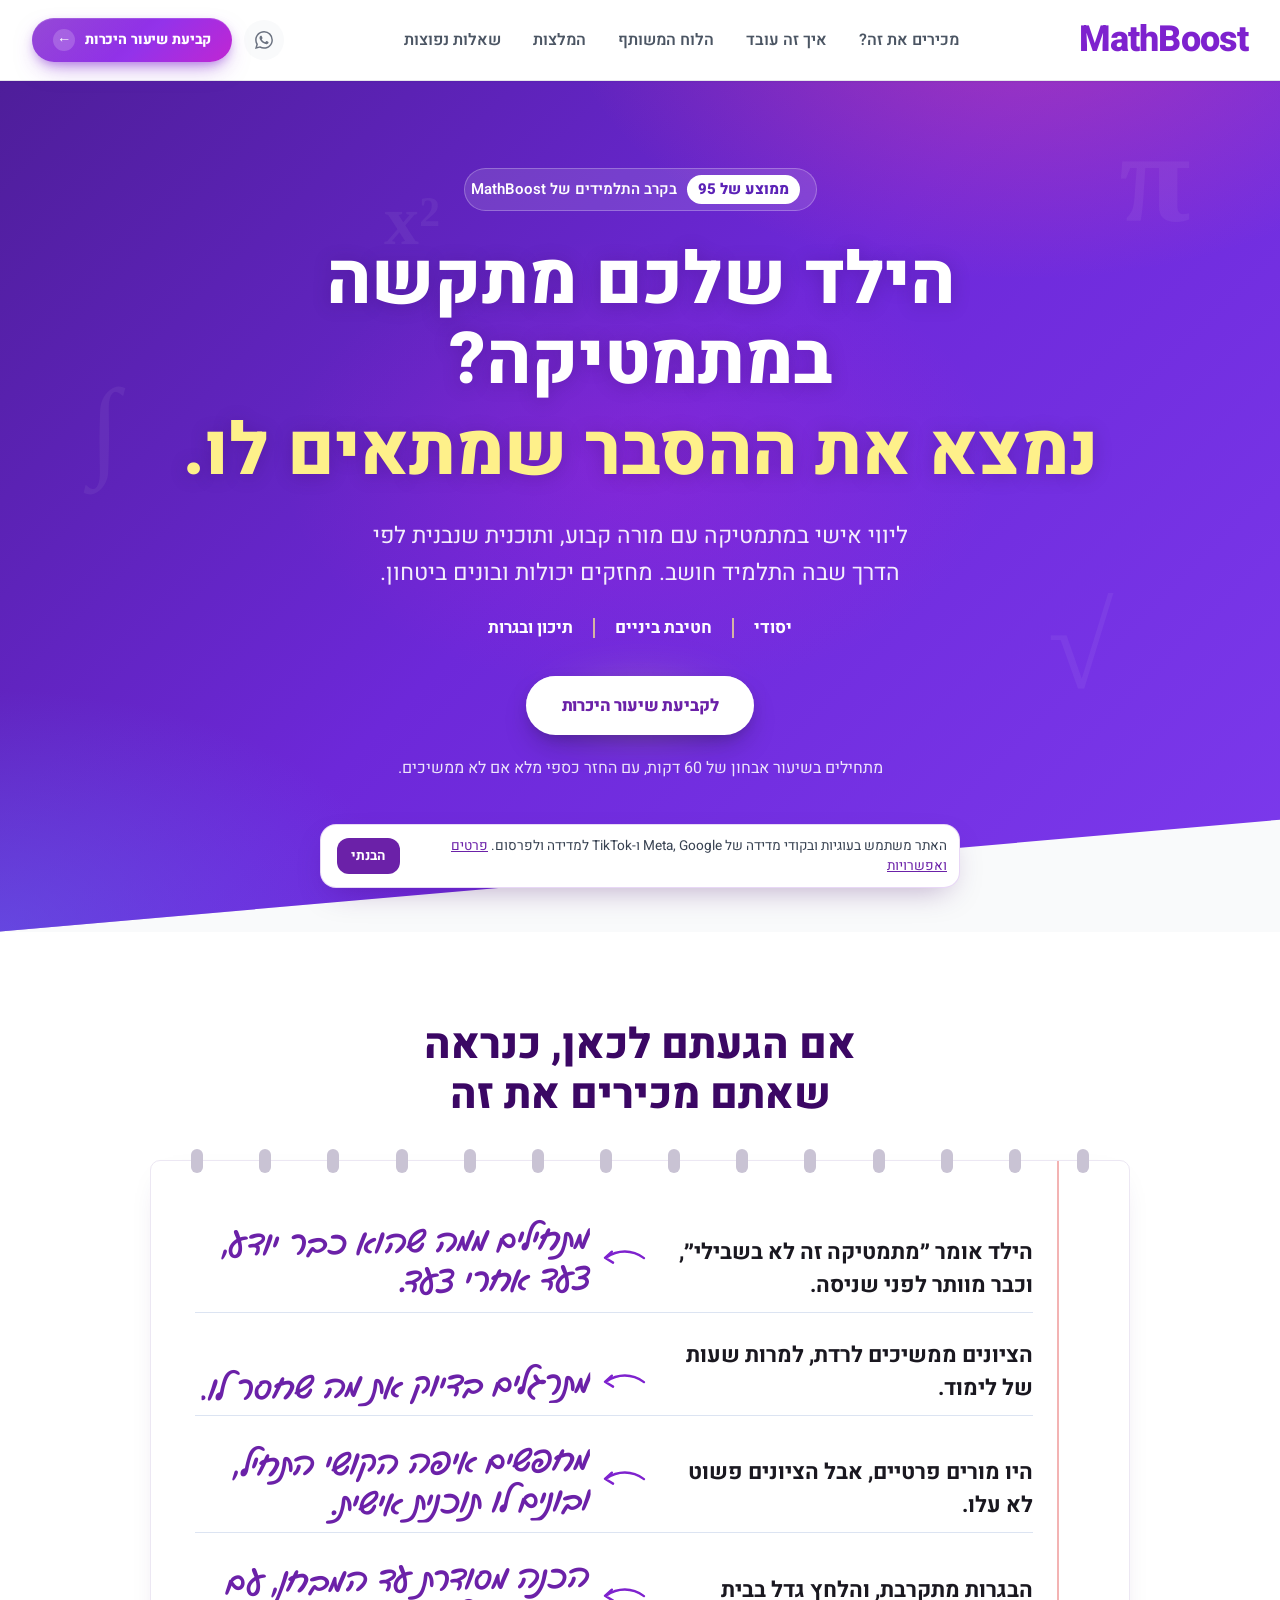
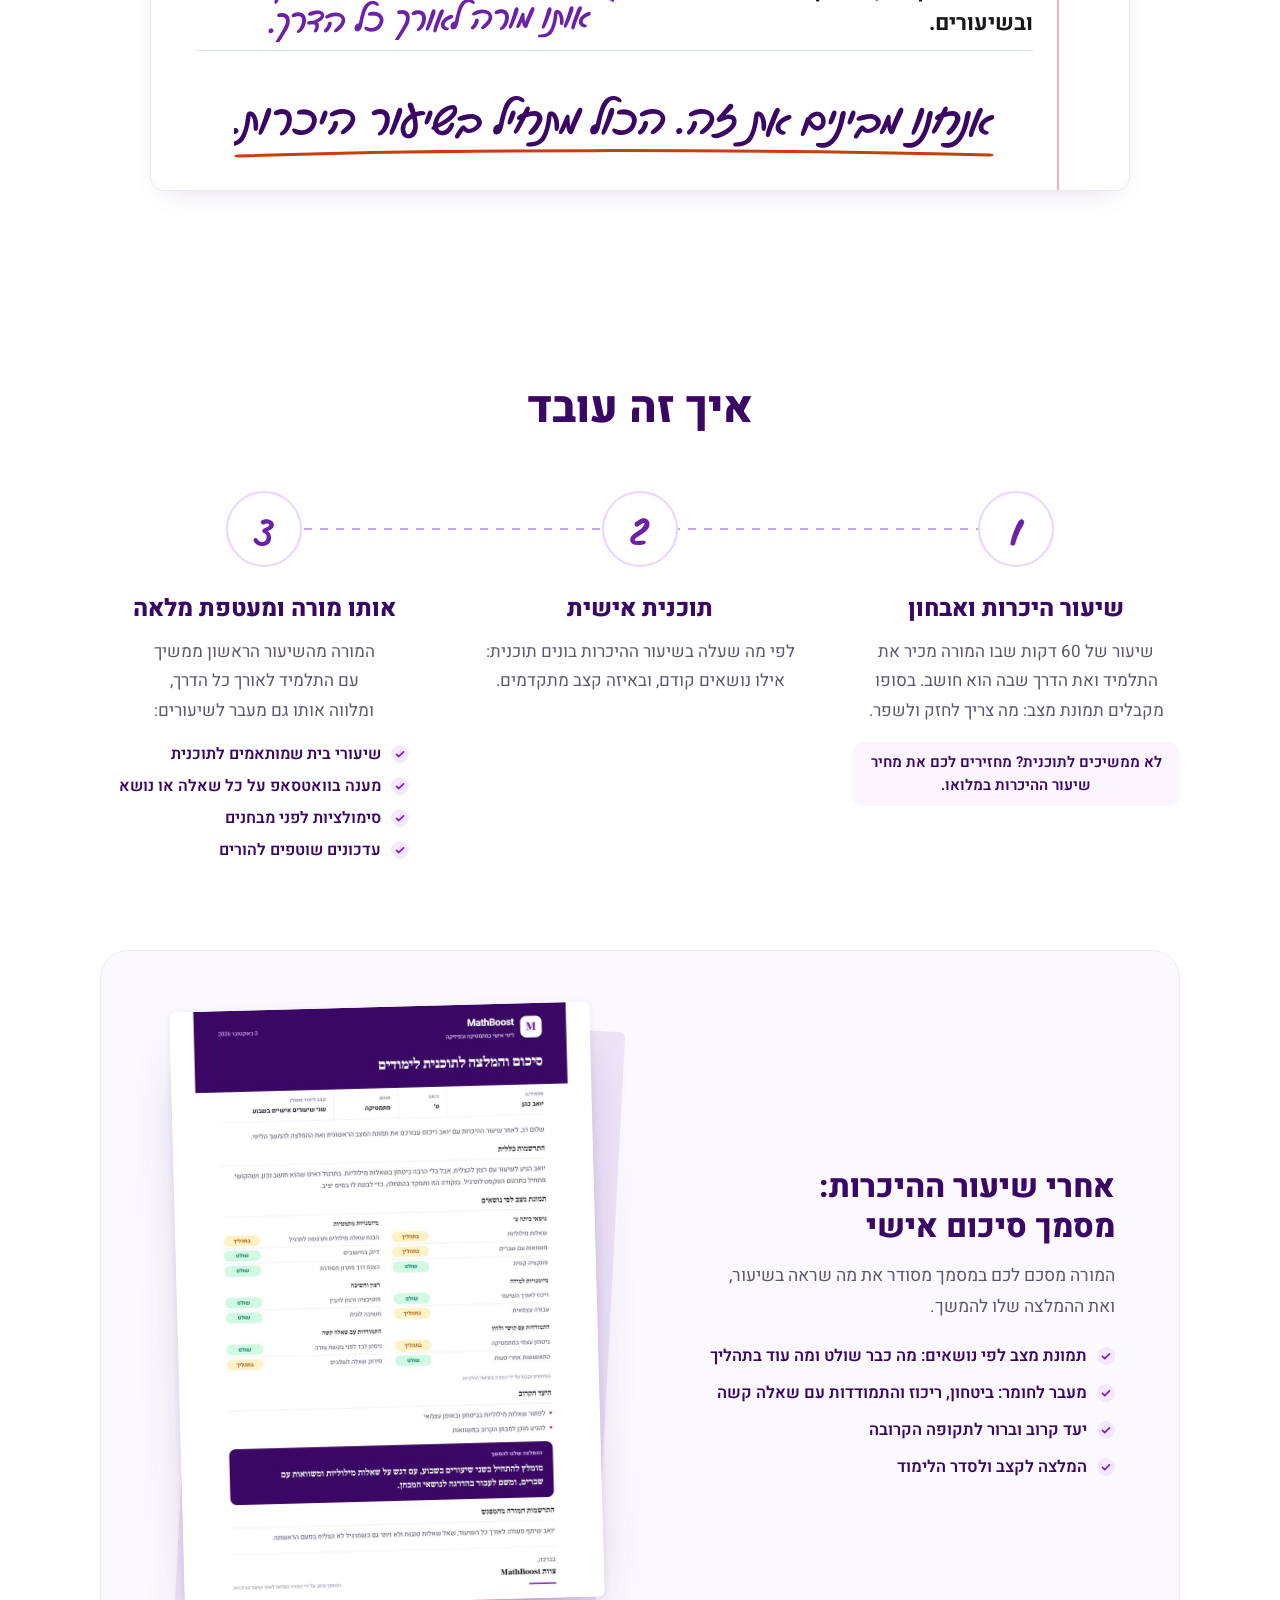
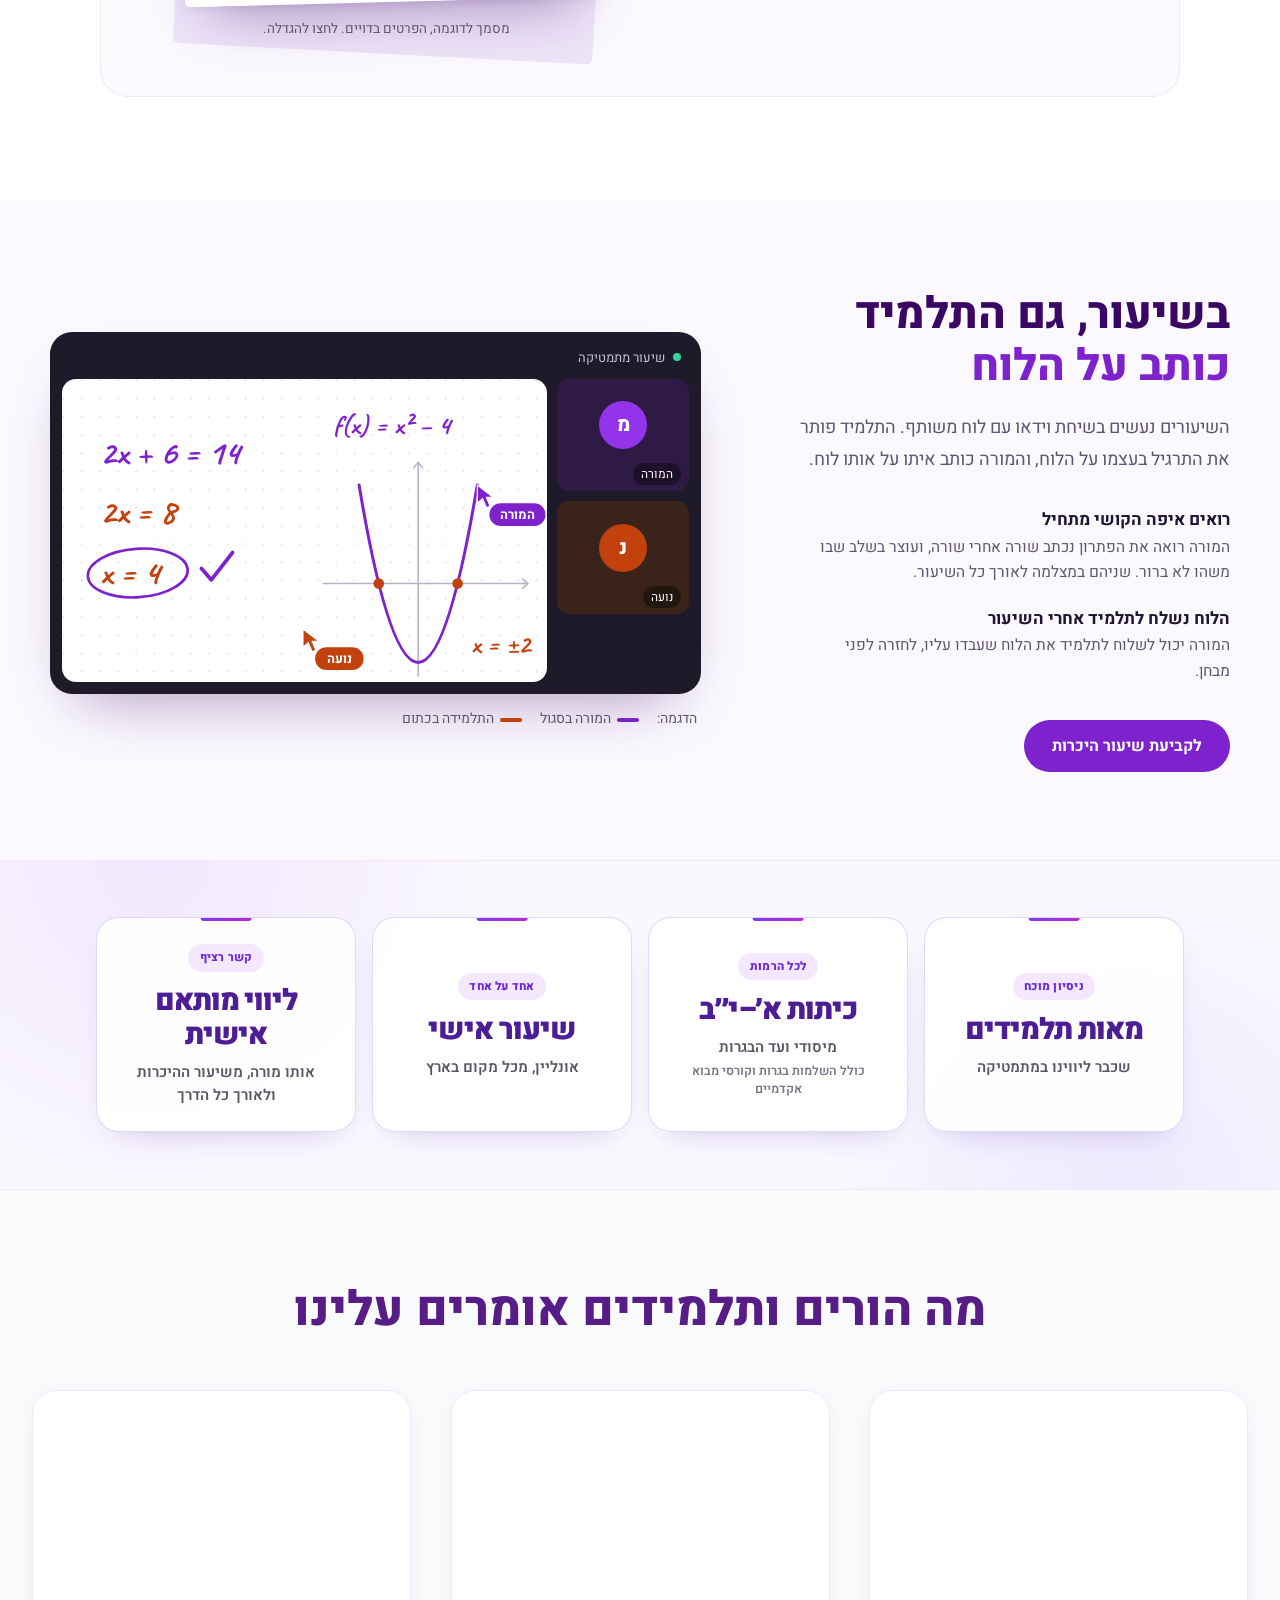
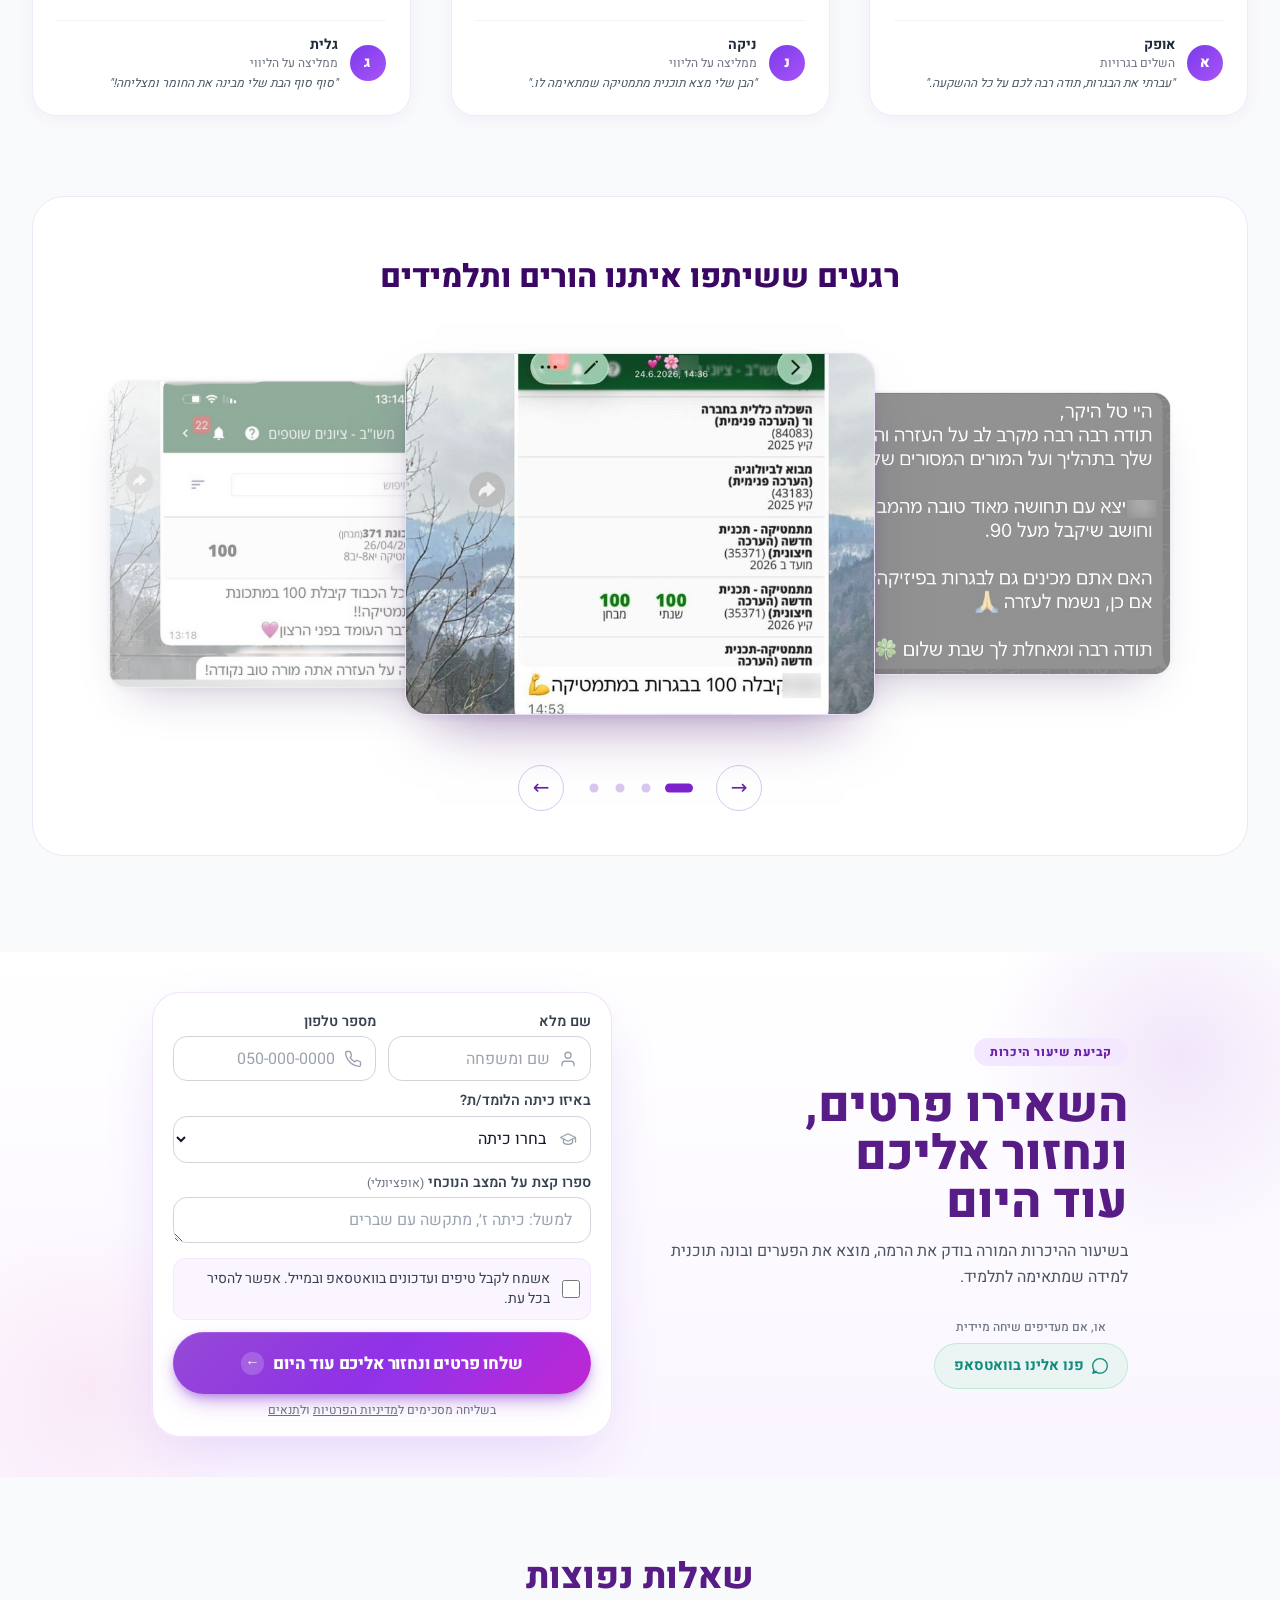
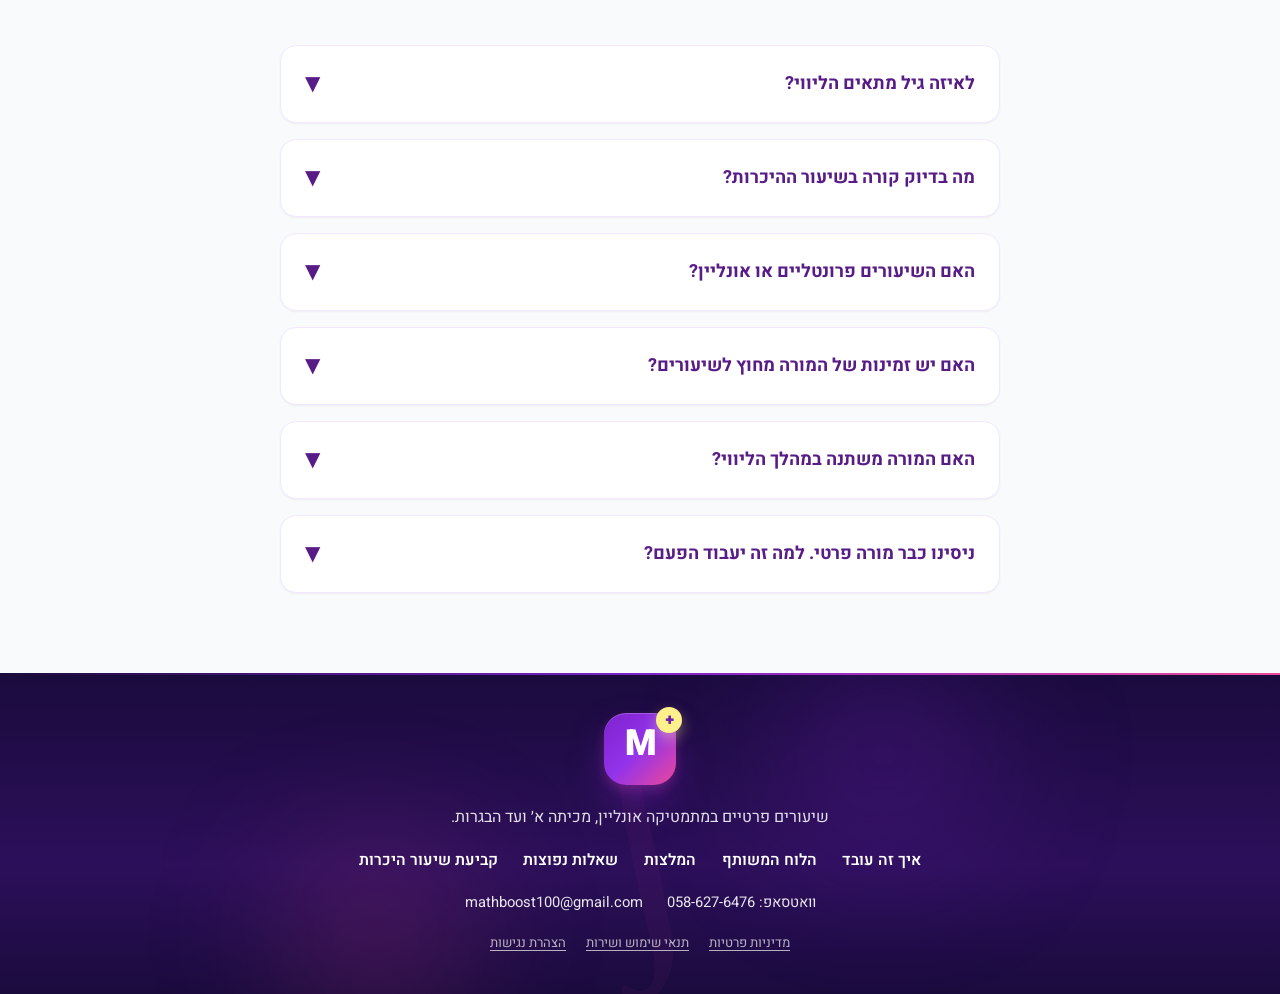
==== index.html @ fd08e926 "copy(home faq): plainer answers on ages and on the intro lesson "כולל השלמת בגרויות וקורסי מתמטיקה ל" ====
<!DOCTYPE html>
<html lang="he" dir="rtl">
<head>


<!-- TikTok Pixel Code Start -->
<script>
!function (w, d, t) {
  w.TiktokAnalyticsObject=t;var ttq=w[t]=w[t]||[];ttq.methods=["page","track","identify","instances","debug","on","off","once","ready","alias","group","enableCookie","disableCookie","holdConsent","revokeConsent","grantConsent"],ttq.setAndDefer=function(t,e){t[e]=function(){t.push([e].concat(Array.prototype.slice.call(arguments,0)))}};for(var i=0;i<ttq.methods.length;i++)ttq.setAndDefer(ttq,ttq.methods[i]);ttq.instance=function(t){for(
var e=ttq._i[t]||[],n=0;n<ttq.methods.length;n++)ttq.setAndDefer(e,ttq.methods[n]);return e},ttq.load=function(e,n){var r="https://analytics.tiktok.com/i18n/pixel/events.js",o=n&&n.partner;ttq._i=ttq._i||{},ttq._i[e]=[],ttq._i[e]._u=r,ttq._t=ttq._t||{},ttq._t[e]=+new Date,ttq._o=ttq._o||{},ttq._o[e]=n||{};n=document.createElement("script")
;n.type="text/javascript",n.async=!0,n.src=r+"?sdkid="+e+"&lib="+t;e=document.getElementsByTagName("script")[0];e.parentNode.insertBefore(n,e)};


  ttq.load('D772LR3C77UEO8VFGKT0');
  ttq.page();
}(window, document, 'ttq');
</script>
<!-- TikTok Pixel Code End -->





<!-- Google tag (gtag.js) -->
<script async src="https://www.googletagmanager.com/gtag/js?id=AW-17941073605"></script>
<script>
  window.dataLayer = window.dataLayer || [];
  function gtag(){dataLayer.push(arguments);}
  gtag('js', new Date());
  gtag('config', 'AW-17941073605');
</script>

<script>
gtag('event', 'conversion', {'send_to': 'AW-17941073605/5HZmCO2v6fUbEMWd_OpC'});
</script>

<script>
function gtag_report_conversion(url) {
  var callback = function () {
    if (typeof(url) != 'undefined') { window.location = url; }
  };
  gtag('event', 'conversion', {
      'send_to': 'AW-17941073605/oopDCMv86fUbEMWd_OpC',
      'value': 1.0,
      'currency': 'ILS',
      'event_callback': callback
  });
  return false;
}
</script>

<script async src="https://www.googletagmanager.com/gtag/js?id=AW-17949331011"></script>
<script>
  window.dataLayer = window.dataLayer || [];
  function gtag(){dataLayer.push(arguments);}
  gtag('js', new Date());
  gtag('config', 'AW-17949331011');
</script>

<!-- Meta Pixel Code -->
<script>
!function(f,b,e,v,n,t,s)
{if(f.fbq)return;n=f.fbq=function(){n.callMethod?
n.callMethod.apply(n,arguments):n.queue.push(arguments)};
if(!f._fbq)f._fbq=n;n.push=n;n.loaded=!0;n.version='2.0';
n.queue=[];t=b.createElement(e);t.async=!0;
t.src=v;s=b.getElementsByTagName(e)[0];
s.parentNode.insertBefore(t,s)}(window, document,'script',
'https://connect.facebook.net/en_US/fbevents.js');
fbq('init', '1651905856154869');
fbq('track', 'PageView');
// After the contact form, the CRM redirects back with ?submitted=1&eid=<id>.
// Fire the browser Lead with the SAME id the server sent via the Conversions
// API, so Meta merges the two into one lead (once per submission).
(function () {
  try {
    var p = new URLSearchParams(location.search), eid = p.get('eid');
    if (p.get('submitted') !== '1' || !eid || sessionStorage.getItem('mb_lead_' + eid)) return;
    sessionStorage.setItem('mb_lead_' + eid, '1');
    fbq('track', 'Lead', {}, { eventID: eid });
  } catch (e) {}
})();
</script>
<noscript><img height="1" width="1" style="display:none"
src="https://www.facebook.com/tr?id=1651905856154869&ev=PageView&noscript=1"
/></noscript>
<!-- End Meta Pixel Code -->

    <meta charset="UTF-8">
    <meta name="viewport" content="width=device-width, initial-scale=1.0">
    <title>שיעורים פרטיים במתמטיקה אונליין | MathBoost</title>
    <meta name="description" content="שיעורים פרטיים במתמטיקה אונליין מכיתה א׳ ועד הבגרות. שיעור היכרות, תוכנית אישית וליווי רציף עם אותו מורה לאורך כל הדרך.">
    <meta name="robots" content="index,follow,max-image-preview:large,max-snippet:-1,max-video-preview:-1">
    <link rel="canonical" href="https://www.mathboost.co.il/">

    <!-- Favicon (Google Search + browser tabs) -->
    <link rel="icon" type="image/png" sizes="192x192" href="/favicon-192.png">
    <link rel="icon" type="image/png" sizes="512x512" href="/favicon-512.png">
    <link rel="icon" type="image/png" sizes="48x48"   href="/favicon-48.png">
    <link rel="icon" type="image/svg+xml" href="/favicon.svg">
    <link rel="apple-touch-icon" sizes="180x180" href="/apple-touch-icon.png">
    <link rel="shortcut icon" href="/favicon.ico">
    <meta name="theme-color" content="#7E22CE">

    <!-- Open Graph / WhatsApp -->
    <meta property="og:type" content="website">
    <meta property="og:url" content="https://www.mathboost.co.il/">
    <meta property="og:site_name" content="MathBoost">
    <meta property="og:title" content="שיעורים פרטיים במתמטיקה אונליין | MathBoost">
    <meta property="og:description" content="ליווי אישי במתמטיקה מכיתה א׳ ועד הבגרות, עם תוכנית מותאמת ואותו מורה לאורך כל הדרך.">
    <meta property="og:image" content="https://www.mathboost.co.il/favicon-512.png">
    <meta property="og:locale" content="he_IL">
    <meta name="twitter:card" content="summary">

    <!-- JSON-LD Schema -->
    <script type="application/ld+json">
    {
      "@context": "https://schema.org",
      "@type": "WebSite",
      "@id": "https://www.mathboost.co.il/#website",
      "name": "MathBoost",
      "alternateName": "MathBoost מתמטיקה",
      "url": "https://www.mathboost.co.il/",
      "inLanguage": "he",
      "publisher": {
        "@id": "https://www.mathboost.co.il/#organization"
      }
    }
    </script>
    <script type="application/ld+json">
    {
      "@context": "https://schema.org",
      "@type": "EducationalOrganization",
      "@id": "https://www.mathboost.co.il/#organization",
      "name": "MathBoost",
      "alternateName": "MathBoost מתמטיקה",
      "url": "https://www.mathboost.co.il/",
      "logo": "https://www.mathboost.co.il/favicon-512.png",
      "description": "שיעורים פרטיים במתמטיקה, אחד על אחד ואונליין בלבד, מכיתה א׳ ועד הבגרות, כולל השלמת בגרויות וקורסי מבוא. מתחילים בשיעור היכרות ואבחון, עם מורה קבוע ותוכנית אישית.",
      "email": "mathboost100@gmail.com",
      "telephone": "+972-58-627-6476",
      "address": {
        "@type": "PostalAddress",
        "addressCountry": "IL"
      },
      "areaServed": {
        "@type": "Country",
        "name": "Israel"
      },
      "knowsAbout": [
        "מתמטיקה",
        "הכנה לבגרות במתמטיקה",
        "מתמטיקה 5 יחידות",
        "השלמת בגרויות",
        "שיעורים פרטיים אונליין"
      ],
      "contactPoint": {
        "@type": "ContactPoint",
        "telephone": "+972-58-627-6476",
        "email": "mathboost100@gmail.com",
        "contactType": "customer service",
        "availableLanguage": "Hebrew",
        "areaServed": "IL"
      }
    }
    </script>
    <script type="application/ld+json">
    {
      "@context": "https://schema.org",
      "@type": "Service",
      "@id": "https://www.mathboost.co.il/#service",
      "name": "שיעורים פרטיים במתמטיקה אונליין",
      "serviceType": "שיעורים פרטיים במתמטיקה",
      "provider": {
        "@id": "https://www.mathboost.co.il/#organization"
      },
      "areaServed": {
        "@type": "Country",
        "name": "Israel"
      },
      "availableChannel": {
        "@type": "ServiceChannel",
        "serviceUrl": "https://www.mathboost.co.il/#contact",
        "servicePhone": "+972-58-627-6476"
      },
      "audience": {
        "@type": "EducationalAudience",
        "educationalRole": "student",
        "audienceType": "כיתות א׳–ו׳, כיתות ז׳–ט׳, כיתות י׳–י״ב והכנה לבגרות (כולל 5 יחידות), השלמת בגרויות, קורסי מבוא במתמטיקה"
      },
      "hasOfferCatalog": {
        "@type": "OfferCatalog",
        "name": "תוכניות MathBoost",
        "itemListElement": [
          {
            "@type": "Offer",
            "name": "שיעור היכרות ואבחון (60 דקות)",
            "description": "אבחון רמה, מיפוי פערים ובניית תוכנית אישית. מי שלא ממשיך לתוכנית מקבל החזר מלא על שיעור ההיכרות.",
            "url": "https://www.mathboost.co.il/#contact"
          }
        ]
      }
    }
    </script>
    <script type="application/ld+json">
    {
      "@context": "https://schema.org",
      "@type": "FAQPage",
      "mainEntity": [
        {
          "@type": "Question",
          "name": "לאיזה גיל מתאים הליווי?",
          "acceptedAnswer": {
            "@type": "Answer",
            "text": "לכל שכבת גיל, מכיתה א׳ ועד הבגרות. בבית הספר היסודי אנחנו בונים בסיס חזק ומונעים צבירת פערים. בחטיבה אנחנו סוגרים פערים ומכינים לתיכון. בתיכון אנחנו מכינים לבגרות בכל רמות הלימוד, כולל השלמת בגרויות וקורסי מתמטיקה לסטודנטים."
          }
        },
        {
          "@type": "Question",
          "name": "מה בדיוק קורה בשיעור ההיכרות?",
          "acceptedAnswer": {
            "@type": "Answer",
            "text": "שיעור ההיכרות הוא שיעור אבחון של 60 דקות. המורה עובר עם התלמיד על מבחנים אחרונים, פותר איתו כמה תרגילים ומזהה איפה הקושי, ובסוף השיעור בונים יחד תוכנית אישית. אם תחליטו לא להמשיך לתוכנית, תקבלו בחזרה את מלוא התשלום על שיעור ההיכרות."
          }
        },
        {
          "@type": "Question",
          "name": "האם השיעורים פרונטליים או אונליין?",
          "acceptedAnswer": {
            "@type": "Answer",
            "text": "כל השיעורים מתקיימים אונליין בלבד. זה מאפשר גמישות מלאה בשעות, נוחות מהבית וגישה למורים מנוסים מכל רחבי הארץ."
          }
        },
        {
          "@type": "Question",
          "name": "האם יש זמינות של המורה מחוץ לשיעורים?",
          "acceptedAnswer": {
            "@type": "Answer",
            "text": "כן. המורים זמינים בוואטסאפ גם אחרי השיעור. אם התלמיד נתקל בשאלה בין שיעור לשיעור, הוא שולח הודעה והמורה עונה בהקדם."
          }
        },
        {
          "@type": "Question",
          "name": "האם המורה משתנה במהלך הליווי?",
          "acceptedAnswer": {
            "@type": "Answer",
            "text": "לא. המורה שמעביר את שיעור ההיכרות הוא אותו מורה שמלווה את התלמיד לאורך כל התהליך."
          }
        },
        {
          "@type": "Question",
          "name": "ניסינו כבר מורה פרטי. למה זה יעבוד הפעם?",
          "acceptedAnswer": {
            "@type": "Answer",
            "text": "מורה פרטי מסביר בדרך כלל את החומר של השבוע. אנחנו מתחילים מלמצוא מאיפה מגיע הקושי. לעיתים קרובות הוא מתחיל בפערים שנצברו בשנים קודמות, ושם מתחילים לעבוד."
          }
        }
      ]
    }
    </script>

    <link rel="preconnect" href="https://fonts.googleapis.com">
    <link rel="preconnect" href="https://fonts.gstatic.com" crossorigin>
    <link href="https://fonts.googleapis.com/css2?family=Heebo:wght@400;500;600;700;800;900&family=Caveat:wght@700&family=Gveret+Levin&display=swap" rel="stylesheet">
    <style>
        body { font-family: 'Heebo', system-ui, -apple-system, sans-serif; scroll-behavior: smooth; }


        /* ═══════════════════════════════════════════════════
           Hero — gradient mesh + depth (instead of flat purple)
           ═══════════════════════════════════════════════════ */
        .hero-bg {
            position: relative;
            background:
                radial-gradient(60% 50% at 80% 0%, rgba(236, 72, 153, 0.45) 0%, transparent 60%),
                radial-gradient(50% 40% at 0% 100%, rgba(99, 102, 241, 0.50) 0%, transparent 65%),
                radial-gradient(40% 35% at 50% 50%, rgba(192, 38, 211, 0.25) 0%, transparent 70%),
                linear-gradient(135deg, #4c1d95 0%, #6d28d9 50%, #7c3aed 100%);
            clip-path: polygon(0 0, 100% 0, 100% 88%, 0 100%);
            overflow: hidden;
        }
        /* Floating math symbols — subtle, not screaming */
        .hero-bg .math-symbol {
            position: absolute;
            color: rgba(255, 255, 255, 0.055);
            font-family: 'Times New Roman', serif;
            font-weight: 700;
            pointer-events: none;
            user-select: none;
            line-height: 1;
        }
        @media (max-width: 640px) {
            .hero-bg .math-symbol { opacity: 0.7; } /* smaller display, slightly less */
        }
        /* CTA glow — soft warm halo behind the button */
        .hero-cta-wrap {
            position: relative;
            display: inline-block;
        }
        .hero-cta-wrap::before {
            content: '';
            position: absolute;
            inset: -20px -40px;
            background: radial-gradient(closest-side, rgba(254, 240, 138, 0.35), transparent 70%);
            filter: blur(20px);
            z-index: 0;
            pointer-events: none;
        }
        .hero-cta-wrap > * { position: relative; z-index: 1; }
        /* Trust badge pills */
        .trust-badge {
            display: inline-flex;
            align-items: center;
            gap: 0.4rem;
            background: rgba(255, 255, 255, 0.1);
            border: 1px solid rgba(255, 255, 255, 0.18);
            color: rgba(255, 255, 255, 0.97);
            font-size: 0.78rem;
            font-weight: 600;
            padding: 0.4rem 0.85rem;
            border-radius: 9999px;
            backdrop-filter: blur(8px);
        }
        .trust-badge svg { width: 13px; height: 13px; opacity: 0.85; }

        .purple-glow { box-shadow: 0 10px 30px -10px rgba(109, 40, 217, 0.35); }

        @media (max-width: 767px) { .mobile-menu.is-open { display: flex; } }

        .card-hover {
            transition: transform 0.3s ease, box-shadow 0.3s ease;
        }
        .card-hover:hover {
            transform: translateY(-6px);
            box-shadow: 0 16px 36px -10px rgba(109, 40, 217, 0.2);
        }

        .btn-pair { display: flex; flex-wrap: wrap; gap: 1rem; justify-content: center; }
        @media (min-width: 640px) { .btn-pair { flex-wrap: nowrap; } }

        /* רצועת כיתות */
        .grade-pill {
            display: inline-flex;
            align-items: center;
            justify-content: center;
            background: rgba(255,255,255,0.15);
            border: 1px solid rgba(255,255,255,0.3);
            color: white;
            border-radius: 9999px;
            padding: 0.35rem 1rem;
            font-size: 0.95rem;
            font-weight: 600;
            backdrop-filter: blur(4px);
            transition: background 0.2s;
        }
        .grade-pill:hover { background: rgba(255,255,255,0.25); }

        /* הוכחות קצרות — כרטיסים בהירים במקום סרגל סטטיסטיקות כבד */
        .stats-section {
            position: relative;
            overflow: hidden;
            padding: 3.5rem 0;
            background:
                radial-gradient(circle at 12% 0%, rgba(216, 180, 254, 0.24), transparent 22rem),
                radial-gradient(circle at 88% 100%, rgba(196, 181, 253, 0.22), transparent 20rem),
                #faf8ff;
            border-top: 1px solid #f3e8ff;
            border-bottom: 1px solid #ede9fe;
        }
        .stats-grid {
            position: relative;
            display: grid;
            grid-template-columns: repeat(4, minmax(0, 1fr));
            gap: 1rem;
        }
        .stat-card {
            position: relative;
            display: flex;
            min-width: 0;
            min-height: 11.5rem;
            flex-direction: column;
            align-items: center;
            justify-content: center;
            padding: 1.65rem 1.2rem 1.5rem;
            text-align: center;
            background: rgba(255, 255, 255, 0.92);
            border: 1px solid rgba(221, 214, 254, 0.95);
            border-radius: 1.4rem;
            box-shadow:
                0 1px 0 rgba(255, 255, 255, 0.9) inset,
                0 14px 34px -22px rgba(76, 29, 149, 0.38);
            transition: transform 0.25s ease, border-color 0.25s ease, box-shadow 0.25s ease;
        }
        .stat-card::before {
            content: "";
            position: absolute;
            top: 0;
            right: 50%;
            width: 3.2rem;
            height: 3px;
            border-radius: 0 0 999px 999px;
            background: linear-gradient(90deg, #7c3aed, #c026d3);
            transform: translateX(50%);
        }
        .stat-card:hover {
            transform: translateY(-4px);
            border-color: #c4b5fd;
            box-shadow: 0 20px 42px -24px rgba(76, 29, 149, 0.5);
        }
        .stat-kicker {
            display: inline-flex;
            align-items: center;
            justify-content: center;
            margin-bottom: 0.8rem;
            padding: 0.3rem 0.72rem;
            color: #6d28d9;
            background: #f3e8ff;
            border-radius: 999px;
            font-size: 0.73rem;
            font-weight: 800;
            letter-spacing: 0.02em;
        }
        .stat-value {
            color: #4c1d95;
            font-size: clamp(1.65rem, 2.3vw, 2.15rem);
            font-weight: 900;
            line-height: 1.15;
            letter-spacing: -0.035em;
        }
        .stat-description {
            max-width: 15rem;
            margin-top: 0.55rem;
            color: #5b5567;
            font-size: 0.94rem;
            font-weight: 600;
            line-height: 1.55;
        }
        .stat-subdescription {
            max-width: 15rem;
            margin-top: 0.2rem;
            color: #7c7487;
            font-size: 0.78rem;
            font-weight: 600;
            line-height: 1.45;
        }
        @media (max-width: 767px) {
            .stats-section { padding: 2.75rem 0; }
            .stats-grid { grid-template-columns: repeat(2, minmax(0, 1fr)); }
            .stat-card {
                min-height: 10.75rem;
                padding: 1.4rem 0.85rem 1.3rem;
            }
            .stat-value { font-size: clamp(1.35rem, 6vw, 1.75rem); }
            .stat-description { font-size: 0.84rem; }
        }

        /* כרטיסי ייחוד */
        .feature-card {
            background: white;
            border: 1px solid #ede9fe;
            border-radius: 1.25rem;
            padding: 2rem;
            transition: transform 0.3s ease, box-shadow 0.3s ease;
        }
        .feature-card:hover {
            transform: translateY(-5px);
            box-shadow: 0 14px 32px -8px rgba(109, 40, 217, 0.15);
        }
        .feature-icon {
            width: 3rem;
            height: 3rem;
            background: #ede9fe;
            border-radius: 0.75rem;
            display: flex;
            align-items: center;
            justify-content: center;
            margin-bottom: 1.25rem;
            font-size: 1.5rem;
        }

        /* כרטיסי ביקורות */
        .review-card {
            position: relative;
        }
        .review-card-inner {
            background: white;
            border-radius: 1.5rem;
            padding: 1.5rem;
            border: 1px solid #ede9fe;
            box-shadow: 0 4px 20px -6px rgba(109,40,217,0.1);
            transition: transform 0.3s ease, box-shadow 0.3s ease;
            height: 100%;
        }
        .review-card-inner:hover {
            transform: translateY(-6px);
            box-shadow: 0 16px 40px -10px rgba(109,40,217,0.2);
        }
        .review-tag {
            display: inline-block;
            background: #ede9fe;
            color: #6d28d9;
            font-size: 0.75rem;
            font-weight: 700;
            padding: 0.3rem 0.85rem;
            border-radius: 9999px;
            margin-bottom: 0.875rem;
        }
        .review-footer {
            display: flex;
            align-items: center;
            gap: 0.75rem;
            padding-top: 0.875rem;
            border-top: 1px solid #f3f4f6;
        }
        .review-avatar {
            width: 2.25rem;
            height: 2.25rem;
            background: linear-gradient(135deg, #7c3aed, #a855f7);
            color: white;
            border-radius: 50%;
            display: flex;
            align-items: center;
            justify-content: center;
            font-weight: 800;
            font-size: 0.9rem;
            flex-shrink: 0;
        }

        /* ═══════════════════════════════════════════════════
           אנימציות גלילה — fade-up + stagger
           עיכוב מדורג (data-stagger) נקבע ב-JS לפי סדר ה-siblings,
           ככה שאלמנטים באותו סקשן מופיעים זה אחר זה עם 70ms ביניהם.
           ה-easing הוא cubic-bezier טבעי שמרגיש premium יותר מ-ease.
           ═══════════════════════════════════════════════════ */
        .fade-up {
            opacity: 0;
            transform: translateY(28px);
            transition:
                opacity 0.75s cubic-bezier(0.22, 1, 0.36, 1),
                transform 0.75s cubic-bezier(0.22, 1, 0.36, 1);
            transition-delay: var(--stagger-delay, 0ms);
            will-change: opacity, transform;
        }
        .fade-up.visible {
            opacity: 1;
            transform: translateY(0);
        }
        /* ביטול אנימציה למשתמשים שמבקשים פחות תנועה (Accessibility) */
        .skip-link {
            position: absolute; right: 1rem; top: -4rem; z-index: 100;
            background: #6B21A8; color: #fff; font-weight: 700;
            padding: 0.6rem 1rem; border-radius: 0.75rem; text-decoration: none;
        }
        .skip-link:focus { top: 1rem; }
        #main:focus { outline: none; }
        #menuToggle:focus-visible, .review-card iframe:focus-visible { outline: 3px solid #A855F7; outline-offset: 2px; }
        @media (prefers-reduced-motion: reduce) {
            html { scroll-behavior: auto !important; }
            *, *::before, *::after { animation: none !important; transition: none !important; }
        }
        @media (prefers-reduced-motion: reduce) {
            .fade-up {
                opacity: 1;
                transform: none;
                transition: none;
            }
        }

        /* סקשן המטרה */
        .aim-statement {
            background: white;
            border-radius: 1rem;
            padding: 1.5rem 2rem;
            box-shadow: 0 2px 12px -4px rgba(109, 40, 217, 0.1);
            border: 1px solid #ede9fe;
            transition: transform 0.3s ease, box-shadow 0.3s ease;
        }
        .aim-statement:hover {
            transform: translateY(-3px);
            box-shadow: 0 8px 24px -6px rgba(109, 40, 217, 0.18);
        }

        /* ציטוטים */
        .quote-card {
            background: white;
            border-radius: 1.25rem;
            padding: 1.75rem;
            border: 1px solid #ede9fe;
            transition: transform 0.3s ease, box-shadow 0.3s ease;
            display: flex;
            flex-direction: column;
        }
        .quote-card:hover {
            transform: translateY(-4px);
            box-shadow: 0 12px 28px -8px rgba(109, 40, 217, 0.18);
        }

        /* ═══════════════════════════════════════════════════════
           Premium CTA Buttons — used across the whole site
           ═══════════════════════════════════════════════════════ */

        /* Primary CTA (purple gradient — main lead button) */
        .btn-cta-primary {
            position: relative;
            display: inline-flex;
            align-items: center;
            justify-content: center;
            gap: 0.6rem;
            padding: 1rem 2rem;
            font-family: 'Heebo', sans-serif;
            font-size: 1rem;
            font-weight: 800;
            letter-spacing: -0.01em;
            color: #fff;
            background: linear-gradient(135deg, #7E22CE 0%, #9333EA 55%, #C026D3 100%);
            border: 0;
            border-radius: 9999px;
            cursor: pointer;
            box-shadow:
                0 1px 0 rgba(255,255,255,0.15) inset,
                0 10px 24px -8px rgba(126,34,206,0.55),
                0 4px 10px -2px rgba(126,34,206,0.35);
            transition: transform 0.22s ease, box-shadow 0.22s ease, filter 0.22s ease;
            overflow: hidden;
            text-decoration: none;
        }
        .btn-cta-primary::before {
            content: "";
            position: absolute;
            inset: 0;
            border-radius: inherit;
            background: linear-gradient(135deg, rgba(255,255,255,0.18) 0%, rgba(255,255,255,0) 50%);
            pointer-events: none;
        }
        .btn-cta-primary:hover {
            transform: translateY(-2px);
            box-shadow:
                0 1px 0 rgba(255,255,255,0.2) inset,
                0 18px 36px -10px rgba(126,34,206,0.65),
                0 6px 14px -2px rgba(126,34,206,0.45);
            filter: brightness(1.04);
        }
        .btn-cta-primary:active { transform: translateY(0); }
        .btn-cta-primary .arrow {
            display: inline-flex;
            align-items: center;
            justify-content: center;
            width: 1.4rem;
            height: 1.4rem;
            border-radius: 50%;
            background: rgba(255,255,255,0.18);
            font-size: 0.9rem;
            line-height: 1;
            transition: transform 0.22s ease, background 0.22s ease;
        }
        .btn-cta-primary:hover .arrow {
            transform: translateX(-3px);
            background: rgba(255,255,255,0.28);
        }
        .btn-cta-primary.btn-lg {
            padding: 1.1rem 2.4rem;
            font-size: 1.05rem;
        }
        .btn-cta-primary.btn-block {
            width: 100%;
            padding: 1.15rem 1.5rem;
            font-size: 1.05rem;
        }
        /* The whole contact form must fit one screen (phone and laptop):
           land it just below the fixed nav, and keep the button one line. */
        #contact { scroll-margin-top: 64px; }
        @media (min-width: 640px) { #contact { scroll-margin-top: 80px; } }
        @media (max-width: 639px) {
            #contact .btn-cta-primary.btn-block { padding: 0.9rem 1.25rem; }
            /* name + phone share a row: drop the icons so the placeholders aren't cut */
            #contact .field-pair .relative > span { display: none; }
            #contact .field-pair .form-input { padding-right: 0.8rem !important; padding-left: 0.8rem; }
        }
        #contact h2 { text-wrap: balance; }

        /* Light CTA — used on dark/gradient backgrounds (hero) */
        .btn-cta-light {
            position: relative;
            display: inline-flex;
            align-items: center;
            justify-content: center;
            gap: 0.6rem;
            padding: 1.05rem 2.2rem;
            font-family: 'Heebo', sans-serif;
            font-size: 1.05rem;
            font-weight: 800;
            letter-spacing: -0.01em;
            color: #6B21A8;
            background: #fff;
            border: 0;
            border-radius: 9999px;
            cursor: pointer;
            box-shadow:
                0 1px 0 rgba(255,255,255,0.6) inset,
                0 14px 30px -8px rgba(0,0,0,0.28),
                0 4px 12px -2px rgba(0,0,0,0.12);
            transition: transform 0.22s ease, box-shadow 0.22s ease, background 0.22s ease;
            text-decoration: none;
        }
        .btn-cta-light:hover {
            transform: translateY(-2px);
            background: #FDF4FF;
            color: #6B21A8;
            box-shadow:
                0 1px 0 rgba(255,255,255,0.8) inset,
                0 20px 42px -10px rgba(0,0,0,0.32),
                0 6px 16px -2px rgba(0,0,0,0.15);
        }
        .btn-cta-light .arrow {
            display: inline-flex;
            align-items: center;
            justify-content: center;
            width: 1.5rem;
            height: 1.5rem;
            border-radius: 50%;
            background: linear-gradient(135deg, #7E22CE, #C026D3);
            color: #fff;
            font-size: 0.85rem;
            transition: transform 0.22s ease;
        }
        .btn-cta-light:hover .arrow { transform: translateX(-3px); }

        /* WhatsApp button — green pill with icon (when full size) */
        .btn-whatsapp {
            display: inline-flex;
            align-items: center;
            justify-content: center;
            gap: 0.55rem;
            padding: 0.95rem 1.7rem;
            font-family: 'Heebo', sans-serif;
            font-size: 0.97rem;
            font-weight: 800;
            color: #fff;
            background: linear-gradient(135deg, #25D366 0%, #128C7E 100%);
            border-radius: 9999px;
            box-shadow:
                0 1px 0 rgba(255,255,255,0.18) inset,
                0 10px 24px -8px rgba(37,211,102,0.5),
                0 4px 10px -2px rgba(18,140,126,0.25);
            transition: transform 0.22s ease, box-shadow 0.22s ease, filter 0.22s ease;
            text-decoration: none;
        }
        .btn-whatsapp:hover {
            transform: translateY(-2px);
            filter: brightness(1.05);
            color: #fff;
            box-shadow:
                0 1px 0 rgba(255,255,255,0.22) inset,
                0 16px 32px -10px rgba(37,211,102,0.6),
                0 6px 14px -2px rgba(18,140,126,0.35);
        }
        .btn-whatsapp svg {
            width: 1.05rem;
            height: 1.05rem;
            fill: currentColor;
        }

        /* Secondary inline link (whatsapp under form) */
        .btn-whatsapp-inline {
            display: inline-flex;
            align-items: center;
            gap: 0.5rem;
            padding: 0.7rem 1.2rem;
            font-size: 0.92rem;
            font-weight: 700;
            color: #128C7E;
            background: rgba(37,211,102,0.08);
            border: 1px solid rgba(37,211,102,0.22);
            border-radius: 9999px;
            transition: background 0.18s ease, color 0.18s ease, transform 0.18s ease;
            text-decoration: none;
        }
        .btn-whatsapp-inline:hover {
            background: #25D366;
            color: #fff;
            transform: translateY(-1px);
        }
        .btn-whatsapp-inline svg { width: 1rem; height: 1rem; }

        /* שדות טופס */
        .form-group { margin-bottom: 0.55rem; }
        .form-label {
            display: block;
            font-size: 0.9rem;
            font-weight: 600;
            color: #374151;
            margin-bottom: 0.25rem;
        }
        .form-input, .form-select, .form-textarea {
            width: 100%;
            padding: 0.6rem 1.125rem;
            border: 1.5px solid #d1d5db;
            border-radius: 0.875rem;
            font-size: 1rem;
            font-family: 'Heebo', sans-serif;
            transition: border-color 0.2s, box-shadow 0.2s;
            background-color: #fff;
            color: #111827;
        }
        .form-input:focus, .form-select:focus, .form-textarea:focus {
            outline: none;
            border-color: #7c3aed;
            box-shadow: 0 0 0 3px rgba(124, 58, 237, 0.15);
        }
        .form-checkbox {
            width: 1.125rem;
            height: 1.125rem;
            accent-color: #7c3aed;
            flex-shrink: 0;
        }

        .diagnostic-grid {
            display: grid;
            gap: 1.5rem;
        }
        .diagnostic-shell {
            position: relative;
            overflow: hidden;
            border: 1px solid rgba(196, 181, 253, 0.75);
            background:
                radial-gradient(circle at 8% 8%, rgba(250, 204, 21, 0.18), transparent 25rem),
                radial-gradient(circle at 92% 4%, rgba(168, 85, 247, 0.18), transparent 24rem),
                linear-gradient(145deg, #171044 0%, #3b1a86 48%, #6d28d9 100%);
            border-radius: 2rem;
            box-shadow: 0 28px 90px -42px rgba(76, 29, 149, 0.75);
        }
        .diagnostic-stage {
            border: 1px solid rgba(255, 255, 255, 0.18);
            background: rgba(255, 255, 255, 0.13);
            border-radius: 1.75rem;
            backdrop-filter: blur(16px);
        }
        .diagnostic-map {
            display: grid;
            gap: 0.85rem;
        }
        .diagnostic-map-item {
            display: flex;
            align-items: center;
            gap: 0.85rem;
            border: 1px solid rgba(255,255,255,0.16);
            background: rgba(255,255,255,0.1);
            border-radius: 1rem;
            padding: 0.9rem 1rem;
        }
        .diagnostic-map-badge {
            width: 2.2rem;
            height: 2.2rem;
            border-radius: 0.85rem;
            display: inline-flex;
            align-items: center;
            justify-content: center;
            color: #4c1d95;
            background: linear-gradient(135deg, #fde68a, #fff7ed);
            font-weight: 900;
            flex-shrink: 0;
        }
        .diagnostic-track-button {
            width: 100%;
            border: 1px solid #ddd6fe;
            border-radius: 1.15rem;
            background: linear-gradient(145deg, #fff 0%, #f5f3ff 100%);
            color: #312e81;
            padding: 1rem;
            text-align: right;
            transition: transform 0.22s ease, border-color 0.22s ease, box-shadow 0.22s ease;
        }
        .diagnostic-track-button:hover,
        .diagnostic-track-button:focus-visible {
            transform: translateY(-3px);
            border-color: #a78bfa;
            box-shadow: 0 18px 34px -24px rgba(76, 29, 149, 0.72);
            outline: none;
        }
        .diagnostic-answer {
            width: 100%;
            border: 1px solid #e9d5ff;
            border-radius: 1rem;
            background: white;
            color: #312e81;
            padding: 0.95rem 1rem;
            font-weight: 700;
            text-align: right;
            transition: transform 0.18s ease, border-color 0.18s ease, background 0.18s ease;
        }
        .diagnostic-answer:hover,
        .diagnostic-answer:focus-visible {
            transform: translateY(-2px);
            border-color: #8b5cf6;
            background: #faf5ff;
            outline: none;
        }
        .diagnostic-progress {
            height: 0.6rem;
            overflow: hidden;
            border-radius: 999px;
            background: rgba(255,255,255,0.14);
        }
        .diagnostic-progress-bar {
            height: 100%;
            width: 0;
            border-radius: inherit;
            background: linear-gradient(90deg, #fde047, #f0abfc);
            transition: width 0.28s ease;
        }
        .diagnostic-focus-chip {
            display: inline-flex;
            align-items: center;
            border: 1px solid #ddd6fe;
            border-radius: 999px;
            background: #f5f3ff;
            color: #5b21b6;
            padding: 0.42rem 0.8rem;
            font-size: 0.86rem;
            font-weight: 800;
        }
        @media (min-width: 1024px) {
            .diagnostic-grid {
                grid-template-columns: minmax(0, 0.92fr) minmax(0, 1.08fr);
                align-items: stretch;
            }
        }
    </style>
    <link rel="stylesheet" href="/tailwind.css">
</head>
<body class="bg-gray-50 text-gray-900 antialiased">
    <a href="#main" class="skip-link">דילוג לתוכן הראשי</a>

    <!-- ============================================================ -->
    <!-- Navbar                                                       -->
    <!-- ============================================================ -->
    <nav class="fixed top-0 left-0 right-0 z-50 bg-white border-b border-gray-200 shadow-sm">
        <div class="max-w-7xl mx-auto px-4 sm:px-6 lg:px-8">
            <div class="flex justify-between items-center h-16 sm:h-20">

                <!-- ימין: לוגו -->
                <div class="text-3xl sm:text-4xl font-extrabold text-purple-700 tracking-tight">
                    MathBoost
                </div>

                <!-- דסקטופ: תפריט -->
                <div id="deskNav" class="hidden md:flex items-center gap-8 font-semibold text-gray-600 text-base">
                    <a href="#pain" class="hover:text-purple-700 transition">מכירים את זה?</a>
                    <a href="#how" class="hover:text-purple-700 transition">איך זה עובד</a>
                    <a href="#board" class="hover:text-purple-700 transition">הלוח המשותף</a>
                    <a href="#reviews" class="hover:text-purple-700 transition">המלצות</a>
                    <a href="#faq" class="hover:text-purple-700 transition">שאלות נפוצות</a>
                </div>

                <!-- דסקטופ: כפתורים — WhatsApp כאייקון עדין + CTA primary -->
                <div class="hidden md:flex items-center gap-3">
                    <!-- WhatsApp: clean icon button (40x40 ghost → green on hover) -->
                    <a href="https://wa.me/972586276476?text=%D7%94%D7%99%D7%99%2C%20%D7%90%D7%A0%D7%99%20%D7%A8%D7%95%D7%A6%D7%94%20%D7%A9%D7%99%D7%A2%D7%95%D7%A8%20%D7%94%D7%99%D7%9B%D7%A8%D7%95%D7%AA"
                       target="_blank" rel="noopener"
                       title="פנו אלינו בוואטסאפ"
                       aria-label="פנו אלינו בוואטסאפ"
                       class="group flex items-center justify-center w-10 h-10 rounded-full text-gray-500 bg-gray-50 hover:text-white hover:bg-[#25D366] hover:shadow-md transition-all duration-200">
                        <svg class="w-[18px] h-[18px]" fill="currentColor" viewBox="0 0 24 24">
                            <path d="M17.472 14.382c-.297-.149-1.758-.867-2.03-.967-.273-.099-.471-.148-.67.15-.197.297-.767.966-.94 1.164-.173.198-.347.223-.644.075-.297-.15-1.255-.463-2.39-1.475-.883-.788-1.48-1.761-1.653-2.059-.173-.297-.018-.458.13-.606.134-.133.298-.347.446-.52.149-.174.198-.298.297-.497.099-.198.05-.371-.025-.52-.074-.149-.669-1.612-.916-2.207-.242-.579-.487-.5-.669-.51-.173-.008-.371-.01-.57-.01-.198 0-.52.074-.792.372-.272.297-1.04 1.016-1.04 2.479 0 1.462 1.065 2.875 1.213 3.074.149.198 2.096 3.2 5.077 4.487.709.306 1.262.489 1.694.625.712.227 1.36.195 1.871.118.571-.085 1.758-.719 2.006-1.413.248-.694.248-1.289.173-1.413-.074-.124-.272-.198-.57-.347m-5.421 7.403h-.004a9.87 9.87 0 01-5.031-1.378l-.361-.214-3.741.982.998-3.648-.235-.374a9.86 9.86 0 01-1.51-5.26c.001-5.45 4.436-9.884 9.888-9.884 2.64 0 5.122 1.03 6.988 2.898a9.825 9.825 0 012.893 6.994c-.003 5.45-4.437 9.884-9.885 9.884m8.413-18.297A11.815 11.815 0 0012.05 0C5.495 0 .16 5.335.157 11.892c0 2.096.547 4.142 1.588 5.945L0 24l6.305-1.654a11.882 11.882 0 005.683 1.448h.005c6.554 0 11.89-5.335 11.893-11.893a11.821 11.821 0 00-3.48-8.413z"/>
                        </svg>
                    </a>
                    <!-- Primary CTA — uses .btn-cta-primary (sized down a touch for navbar) -->
                    <a onclick="document.getElementById('contact').scrollIntoView({behavior:'smooth'});return false;" href="#contact"
                       class="btn-cta-primary"
                       style="padding: 0.65rem 1.3rem; font-size: 0.88rem;">
                        קביעת שיעור היכרות
                        <span class="arrow">←</span>
                    </a>
                </div>

                <!-- מובייל: וואטסאפ קטן (אייקון) + המבורגר -->
                <div class="flex md:hidden items-center gap-1.5">
                    <a href="https://wa.me/972586276476?text=%D7%94%D7%99%D7%99%2C%20%D7%90%D7%A0%D7%99%20%D7%A8%D7%95%D7%A6%D7%94%20%D7%A9%D7%99%D7%A2%D7%95%D7%A8%20%D7%94%D7%99%D7%9B%D7%A8%D7%95%D7%AA"
                       target="_blank" rel="noopener"
                       aria-label="וואטסאפ"
                       class="flex items-center justify-center w-9 h-9 rounded-full text-gray-500 hover:text-[#25D366] transition-colors">
                        <svg class="w-4.5 h-4.5" fill="currentColor" viewBox="0 0 24 24" style="width:18px;height:18px">
                            <path d="M17.472 14.382c-.297-.149-1.758-.867-2.03-.967-.273-.099-.471-.148-.67.15-.197.297-.767.966-.94 1.164-.173.198-.347.223-.644.075-.297-.15-1.255-.463-2.39-1.475-.883-.788-1.48-1.761-1.653-2.059-.173-.297-.018-.458.13-.606.134-.133.298-.347.446-.52.149-.174.198-.298.297-.497.099-.198.05-.371-.025-.52-.074-.149-.669-1.612-.916-2.207-.242-.579-.487-.5-.669-.51-.173-.008-.371-.01-.57-.01-.198 0-.52.074-.792.372-.272.297-1.04 1.016-1.04 2.479 0 1.462 1.065 2.875 1.213 3.074.149.198 2.096 3.2 5.077 4.487.709.306 1.262.489 1.694.625.712.227 1.36.195 1.871.118.571-.085 1.758-.719 2.006-1.413.248-.694.248-1.289.173-1.413-.074-.124-.272-.198-.57-.347m-5.421 7.403h-.004a9.87 9.87 0 01-5.031-1.378l-.361-.214-3.741.982.998-3.648-.235-.374a9.86 9.86 0 01-1.51-5.26c.001-5.45 4.436-9.884 9.888-9.884 2.64 0 5.122 1.03 6.988 2.898a9.825 9.825 0 012.893 6.994c-.003 5.45-4.437 9.884-9.885 9.884m8.413-18.297A11.815 11.815 0 0012.05 0C5.495 0 .16 5.335.157 11.892c0 2.096.547 4.142 1.588 5.945L0 24l6.305-1.654a11.882 11.882 0 005.683 1.448h.005c6.554 0 11.89-5.335 11.893-11.893a11.821 11.821 0 00-3.48-8.413z"/>
                        </svg>
                    </a>
                    <button type="button" id="menuToggle" class="cursor-pointer p-1.5 rounded-lg" aria-label="פתיחת התפריט" aria-expanded="false" aria-controls="mobileMenu">
                        <svg class="w-7 h-7 text-purple-700" fill="none" stroke="currentColor" viewBox="0 0 24 24" aria-hidden="true">
                            <path stroke-linecap="round" stroke-linejoin="round" stroke-width="2" d="M4 8h16M4 16h16"/>
                        </svg>
                    </button>
                </div>
            </div>

            <div id="mobileMenu" class="mobile-menu hidden md:hidden flex-col bg-white border-t border-purple-100 py-5 px-5 space-y-4 font-semibold text-gray-700">
                <a href="#pain" class="hover:text-purple-700 transition py-1">מכירים את זה?</a>
                <a href="#how" class="hover:text-purple-700 transition py-1">איך זה עובד</a>
                <a href="#board" class="hover:text-purple-700 transition py-1">הלוח המשותף</a>
                <a href="#reviews" class="hover:text-purple-700 transition py-1">המלצות</a>
                <a href="#faq" class="hover:text-purple-700 transition py-1">שאלות נפוצות</a>
                <a onclick="document.getElementById('contact').scrollIntoView({behavior:'smooth'});return false;" href="#contact" class="btn-cta-primary" style="justify-content:center;">
                    קביעת שיעור היכרות
                    <span class="arrow">←</span>
                </a>
            </div>
        </div>
    </nav>
    <main id="main" tabindex="-1">

    <!-- ============================================================ -->
    <!-- HERO                                                         -->
    <!-- ============================================================ -->
    <section id="hero" class="hero-bg" aria-labelledby="hero-title">
        <style>
            /* Scoped to #hero (prefix hr-). One question, one answer, one button. */
            #hero { padding: 168px 20px 150px; text-align: center; color: #fff; }
            #hero .hr-inner { position: relative; max-width: 1000px; margin: 0 auto; }
            #hero .hr-badge { display: inline-flex; align-items: center; gap: 10px; margin-bottom: 30px; padding: 6px 16px 6px 6px; border-radius: 999px;
                              background: rgba(255,255,255,.12); border: 1px solid rgba(255,255,255,.25); font-size: 15px; font-weight: 600; }
            #hero .hr-badge b { padding: 3px 11px; border-radius: 999px; background: #fff; color: #5B21B6; font-weight: 800; }
            #hero h1 { margin: 0; font-size: clamp(38px, 6vw, 72px); line-height: 1.12; font-weight: 800; text-wrap: balance; text-shadow: 0 2px 18px rgba(46, 8, 80, .25); }
            #hero h1 span { display: block; margin-top: 10px; color: #FEF08A; }
            #hero .hr-lead { margin: 26px auto 26px; max-width: 46ch; font-size: clamp(19px, 2.2vw, 23px); line-height: 1.6; text-wrap: balance; color: rgba(255,255,255,.92); }
            #hero .hr-levels { list-style: none; margin: 0 auto 38px; padding: 0; display: flex; width: fit-content; }
            #hero .hr-levels li { padding: 0 20px; font-size: 17px; font-weight: 700; color: #fff; line-height: 1.2; }
            #hero .hr-levels li + li { border-inline-start: 2px solid rgba(254,240,138,.7); }
            #hero .hr-note { margin: 20px auto 0; max-width: 66ch; font-size: 16px; line-height: 1.65; color: rgba(255,255,255,.88); text-wrap: balance; }
            @media (max-width: 640px) {
                #hero { padding: 116px 16px 104px; }
                #hero .hr-badge { font-size: 14px; margin-bottom: 22px; }
                #hero .hr-lead { margin: 18px auto 20px; font-size: 18px; }
                #hero .hr-levels { margin-bottom: 26px; }
                #hero .hr-levels li { padding: 0 12px; font-size: 15px; }
            }
        </style>
        <span class="math-symbol" aria-hidden="true" style="top:12%;right:7%;font-size:130px;">π</span>
        <span class="math-symbol" aria-hidden="true" style="top:40%;left:7%;font-size:110px;">∫</span>
        <span class="math-symbol" aria-hidden="true" style="bottom:24%;right:13%;font-size:120px;">√</span>
        <span class="math-symbol" aria-hidden="true" style="top:20%;left:30%;font-size:70px;">x²</span>

        <div class="hr-inner">
            <div class="hr-badge"><b>ממוצע של 95</b> בקרב התלמידים של MathBoost</div>
            <h1 id="hero-title">הילד שלכם מתקשה במתמטיקה? <span>נמצא את ההסבר שמתאים לו.</span></h1>
            <p class="hr-lead">ליווי אישי במתמטיקה עם מורה קבוע, ותוכנית שנבנית לפי הדרך שבה התלמיד חושב. מחזקים יכולות ובונים ביטחון.</p>
            <ul class="hr-levels" aria-label="מתאים לכל השלבים">
                <li>יסודי</li><li>חטיבת ביניים</li><li>תיכון ובגרות</li>
            </ul>
            <div class="hero-cta-wrap">
                <button type="button" onclick="document.getElementById('contact').scrollIntoView({behavior:'smooth'})" class="btn-cta-light btn-lg">
                    לקביעת שיעור היכרות
                </button>
            </div>
            <p class="hr-note">מתחילים בשיעור אבחון של 60 דקות, עם החזר כספי מלא אם לא ממשיכים.</p>
        </div>
    </section>

    <!-- ============================================================ -->
    <!-- PAIN SECTION                                                 -->
    <!-- ============================================================ -->
    <section id="pain" aria-labelledby="pain-title">
        <style>
            /* Scoped to #pain (prefix nb-). A notebook page: each worry a parent knows,
               and beside it the teacher's handwritten reply. Rests fully written;
               .nb-play (added when the page scrolls into view) writes the replies in. */
            #pain { --nb-ink: #2A2340; --nb-muted: #5E5670; --nb-purple: #7E22CE; --nb-deep: #3B0764; --nb-rule: #DCE4F2; --nb-margin: #F3B3B3;
                    padding: 88px 20px 96px; background: #fff; font-family: 'Heebo', sans-serif; overflow: hidden; }
            #pain * { box-sizing: border-box; }
            #pain .nb-head { max-width: 820px; margin: 0 auto 40px; text-align: center; }
            #pain h2 { text-wrap: balance; margin: 0; font-size: clamp(28px, 3.6vw, 42px); line-height: 1.2; font-weight: 800; color: var(--nb-deep); }

            /* the notebook page */
            #pain .nb-page { position: relative; max-width: 980px; margin: 0 auto; background: #fff; border-radius: 10px 10px 14px 14px;
                             border: 1px solid #ECE7F3; box-shadow: 0 10px 30px -18px rgba(59, 7, 100, .25);
                             padding: 34px 96px 40px 44px;
                             background-image: linear-gradient(to left, transparent 70px, var(--nb-margin) 70px, var(--nb-margin) 72px, transparent 72px); }
            /* spiral rings along the top */
            #pain .nb-rings { position: absolute; top: -12px; inset-inline: 40px; display: flex; justify-content: space-between; pointer-events: none; }
            #pain .nb-rings span { width: 12px; height: 24px; border-radius: 6px; background: #C9C3D4; }

            #pain .nb-rows { list-style: none; margin: 0; padding: 0; }
            #pain .nb-row { display: grid; grid-template-columns: minmax(0, 4.4fr) minmax(0, 5.6fr); column-gap: 32px; align-items: end; padding: 26px 0 10px; border-bottom: 1px solid var(--nb-rule); }
            #pain .nb-pain { margin: 0; font-size: 22px; line-height: 1.5; font-weight: 700; color: #1A1820; }
            #pain .nb-pain q { quotes: '״' '״'; }
            #pain .nb-reply { position: relative; display: flex; align-items: center; gap: 10px; color: #6B21A8;
                              font-family: 'Gveret Levin', 'Heebo', sans-serif; font-weight: 400; font-size: 33px; line-height: 1.22; transform: rotate(-1deg); }
            #pain .nb-reply svg { flex: none; width: 46px; height: 24px; overflow: visible; }
            #pain .nb-reply .nb-text { text-wrap: pretty; }
          #pain .nb-reply .nb-text, #pain .nb-close .nb-ink { -webkit-clip-path: inset(0 0 0 0); clip-path: inset(0 0 0 0); }

            #pain .nb-close { margin-top: 34px; padding-top: 6px; text-align: center; }
            #pain .nb-close .nb-big { display: inline-block; position: relative; font-family: 'Gveret Levin', 'Heebo', sans-serif; font-weight: 400;
                                      font-size: clamp(32px, 3.4vw, 42px); color: var(--nb-deep); line-height: 1.4; }
            #pain .nb-close .nb-ink { display: inline-block; }
            #pain .nb-close .nb-big svg { position: absolute; inset-inline: -6px; bottom: -12px; width: calc(100% + 12px); height: 16px; overflow: visible; }

            /* ── motion: plays once when the page scrolls into view; rest = all written ── */
            #pain .nb-draw { stroke-dasharray: 220; stroke-dashoffset: 0; }
            #pain.nb-play .nb-reply .nb-text { animation: nb-write .9s steps(24, end) both; animation-delay: calc(var(--i) * .8s + .35s); }
            #pain.nb-play .nb-reply .nb-draw { animation: nb-stroke .4s ease-out both; animation-delay: calc(var(--i) * .8s + .1s); }
            #pain.nb-play .nb-close .nb-ink { animation: nb-write 1s steps(26, end) both; animation-delay: 3.6s; }
            #pain.nb-play .nb-close .nb-draw { animation: nb-stroke .6s ease-out both; animation-delay: 4.6s; }
            /* Hebrew is written right to left, so the ink appears from the right edge */
            @keyframes nb-write { from { -webkit-clip-path: inset(0 0 0 100%); clip-path: inset(0 0 0 100%); } to { -webkit-clip-path: inset(0 0 0 0); clip-path: inset(0 0 0 0); } }
            @keyframes nb-stroke { from { stroke-dashoffset: 220; } to { stroke-dashoffset: 0; } }

            @media (max-width: 760px) {
              #pain { padding: 56px 14px 64px; }
              #pain .nb-head { margin-bottom: 30px; }
              #pain .nb-page { padding: 24px 24px 30px 18px; background-image: linear-gradient(to left, transparent 12px, var(--nb-margin) 12px, var(--nb-margin) 13px, transparent 13px); }
              #pain .nb-rings { inset-inline: 18px; }
              #pain .nb-rings span:nth-child(n+8) { display: none; }
              #pain .nb-row { grid-template-columns: 1fr; row-gap: 8px; padding: 20px 0 10px; }
              #pain .nb-pain { font-size: 18.5px; }
              #pain .nb-reply { font-size: 26px; padding-inline-start: 4px; }
              #pain .nb-reply svg { width: 30px; transform: rotate(-90deg); }
            }
            #pain .nb-sr { position: absolute; width: 1px; height: 1px; overflow: hidden; clip: rect(0 0 0 0); white-space: nowrap; }
            @media (prefers-reduced-motion: reduce) { #pain.nb-play * { animation: none !important; } }
        </style>
    <div class="nb-head">
      <h2 id="pain-title">אם הגעתם לכאן, כנראה שאתם מכירים את זה</h2>
    </div>

    <div class="nb-page">
      <div class="nb-rings" aria-hidden="true"><span></span><span></span><span></span><span></span><span></span><span></span><span></span><span></span><span></span><span></span><span></span><span></span><span></span><span></span></div>
      <ol class="nb-rows">
        <li class="nb-row" style="--i:0">
          <p class="nb-pain">הילד אומר <q>מתמטיקה זה לא בשבילי</q>, וכבר מוותר לפני שניסה.</p>
          <div class="nb-reply"><svg viewBox="0 0 46 24" aria-hidden="true"><path class="nb-draw" d="M44 13 C 32 4, 18 4, 6 12 M12 6 L5 12 L13 17" fill="none" stroke="#7E22CE" stroke-width="2.4" stroke-linecap="round" stroke-linejoin="round"/></svg><span class="nb-sr">מה אנחנו עושים: </span><span class="nb-text">מתחילים ממה שהוא כבר יודע, צעד אחרי צעד.</span></div>
        </li>
        <li class="nb-row" style="--i:1">
          <p class="nb-pain">הציונים ממשיכים לרדת, למרות שעות של לימוד.</p>
          <div class="nb-reply"><svg viewBox="0 0 46 24" aria-hidden="true"><path class="nb-draw" d="M44 13 C 32 4, 18 4, 6 12 M12 6 L5 12 L13 17" fill="none" stroke="#7E22CE" stroke-width="2.4" stroke-linecap="round" stroke-linejoin="round"/></svg><span class="nb-sr">מה אנחנו עושים: </span><span class="nb-text">מתרגלים בדיוק את מה שחסר לו.</span></div>
        </li>
        <li class="nb-row" style="--i:2">
          <p class="nb-pain">היו מורים פרטיים, אבל הציונים פשוט לא עלו.</p>
          <div class="nb-reply"><svg viewBox="0 0 46 24" aria-hidden="true"><path class="nb-draw" d="M44 13 C 32 4, 18 4, 6 12 M12 6 L5 12 L13 17" fill="none" stroke="#7E22CE" stroke-width="2.4" stroke-linecap="round" stroke-linejoin="round"/></svg><span class="nb-sr">מה אנחנו עושים: </span><span class="nb-text">מחפשים איפה הקושי התחיל, ובונים לו תוכנית אישית.</span></div>
        </li>
        <li class="nb-row" style="--i:3">
          <p class="nb-pain">הבגרות מתקרבת, והלחץ גדל בבית ובשיעורים.</p>
          <div class="nb-reply"><svg viewBox="0 0 46 24" aria-hidden="true"><path class="nb-draw" d="M44 13 C 32 4, 18 4, 6 12 M12 6 L5 12 L13 17" fill="none" stroke="#7E22CE" stroke-width="2.4" stroke-linecap="round" stroke-linejoin="round"/></svg><span class="nb-sr">מה אנחנו עושים: </span><span class="nb-text">הכנה מסודרת עד המבחן, עם אותו מורה לאורך כל הדרך.</span></div>
        </li>
      </ol>

      <div class="nb-close">
        <span class="nb-big"><span class="nb-ink">אנחנו מבינים את זה. הכול מתחיל בשיעור היכרות.</span><svg viewBox="0 0 300 16" preserveAspectRatio="none" aria-hidden="true"><path class="nb-draw" d="M4 10 C 80 3, 200 3, 296 9" fill="none" stroke="#C2410C" stroke-width="3" stroke-linecap="round" pathLength="220"/></svg></span>
      </div>
    </div>
      <script>
        // Write the notes once, when the notebook scrolls into view. Without JS, or with
        // reduced motion, everything is already written.
        (function () {
          var s = document.getElementById('pain');
          if (!s || !('IntersectionObserver' in window)) return;
          if (window.matchMedia && matchMedia('(prefers-reduced-motion: reduce)').matches) return;
          var io = new IntersectionObserver(function (e) {
            if (!e[0].isIntersecting) return;
            io.disconnect(); s.classList.add('nb-play');
          }, { threshold: 0.3 });
          io.observe(s.querySelector('.nb-page'));
        })();
      </script>
    </section>

    <!-- ============================================================ -->
    <!-- איך זה עובד — שלושה שלבים                                     -->
    <!-- ============================================================ -->
    <section id="how" aria-labelledby="how-title">
        <style>
            /* Scoped to #how (prefix hw-). Three real steps joined by a dotted line.
               Rests fully drawn; .hw-play (added when the steps scroll into view)
               draws the line from the first step and brings the numbers in one by one. */
            #how { --hw-deep: #3B0764; --hw-ink: #6B21A8; --hw-muted: #5E5670; --hw-soft: #E9D5FF;
                   background: #fff; padding: 96px 20px 104px; font-family: 'Heebo', sans-serif; }
            #how * { box-sizing: border-box; }
            #how h2 { margin: 0 auto 56px; max-width: 760px; text-align: center; font-size: clamp(30px, 4vw, 44px); line-height: 1.2; font-weight: 800; color: var(--hw-deep); }
            #how .hw-steps { position: relative; list-style: none; margin: 0 auto; padding: 0; max-width: 1080px;
                             display: grid; grid-template-columns: repeat(3, minmax(0, 1fr)); column-gap: 48px; }
            /* the dotted line between the numbers */
            #how .hw-steps::before { content: ''; position: absolute; top: 37px; inset-inline: 16.66%; height: 2px;
                                     background: repeating-linear-gradient(to left, #C4A6EC 0 8px, transparent 8px 16px); transform-origin: right center; }
            #how .hw-step { position: relative; text-align: center; }
            #how .hw-num { position: relative; display: grid; place-items: center; width: 76px; height: 76px; margin: 0 auto 26px; border-radius: 50%;
                           background: #fff; border: 2px solid var(--hw-soft); color: var(--hw-ink);
                           font-family: 'Gveret Levin', 'Heebo', sans-serif; font-size: 42px; line-height: 1; padding-top: 4px; }
            #how h3 { margin: 0 0 12px; font-size: 24px; line-height: 1.3; font-weight: 800; color: var(--hw-deep); }
            #how .hw-step p { margin: 0 auto; max-width: 34ch; font-size: 17px; line-height: 1.75; color: var(--hw-muted); text-wrap: balance; }
            #how .hw-list { list-style: none; display: inline-grid; gap: 8px; margin: 16px auto 0; padding: 0; text-align: start; }
            #how .hw-list li { position: relative; padding-inline-start: 28px; font-size: 16px; line-height: 1.5; color: var(--hw-deep); font-weight: 600; }
            #how .hw-list li::before { content: ''; position: absolute; inset-inline-start: 0; top: 3px; width: 18px; height: 18px; border-radius: 50%;
                                       background: #F3E8FF url("data:image/svg+xml,%3Csvg xmlns='http://www.w3.org/2000/svg' viewBox='0 0 16 16'%3E%3Cpath d='M4 8.5l2.5 2.5L12 5.5' fill='none' stroke='%237E22CE' stroke-width='2' stroke-linecap='round' stroke-linejoin='round'/%3E%3C/svg%3E") center / 14px no-repeat; }
            #how .hw-note { display: inline-block; margin-top: 16px; padding: 9px 16px; border-radius: 12px; background: #FAF5FF;
                            color: var(--hw-deep); font-size: 15px; line-height: 1.55; font-weight: 600; }

            /* the summary letter the teacher writes after the intro lesson */
            #how .hw-doc { display: grid; grid-template-columns: minmax(0, 1fr) minmax(0, 1fr); align-items: center; gap: 64px;
                           max-width: 1080px; margin: 88px auto 0; padding: 56px 64px; border-radius: 28px; background: #FBF9FE; border: 1px solid #EFE7F8; }
            #how .hw-doc h3 { margin: 0 0 14px; font-size: clamp(24px, 2.6vw, 32px); line-height: 1.25; font-weight: 800; color: var(--hw-deep); text-wrap: balance; }
            #how .hw-doc-lead { margin: 0 0 22px; font-size: 17.5px; line-height: 1.75; color: var(--hw-muted); max-width: 40ch; }
            #how .hw-doc .hw-list { display: grid; gap: 12px; margin: 0; }
            #how .hw-doc .hw-list li { font-size: 16.5px; }
            #how .hw-paper { position: relative; justify-self: center; width: min(420px, 100%); margin: 0; }
            #how .hw-paper::before { content: ''; position: absolute; inset: 14px -12px -14px 12px; border-radius: 6px; background: #EDE4F8; transform: rotate(3deg); }
            #how .hw-paper img { position: relative; display: block; width: 100%; height: auto; border-radius: 6px; transform: rotate(-1.5deg);
                                 box-shadow: 0 30px 60px -28px rgba(59, 7, 100, .45), 0 2px 8px rgba(59, 7, 100, .08); }
            #how .hw-paper a { display: block; position: relative; border-radius: 6px; }
            #how .hw-paper a:focus-visible { outline: 2px solid #7E22CE; outline-offset: 6px; }
            #how .hw-paper figcaption { position: relative; margin-top: 18px; text-align: center; font-size: 13.5px; color: var(--hw-muted); }
            #how.hw-play .hw-steps::before { animation: hw-line 1.1s cubic-bezier(.3,.7,.3,1) both; }
            #how.hw-play .hw-num { animation: hw-pop .45s cubic-bezier(.2,.8,.2,1.2) both; animation-delay: calc(var(--i) * .45s); }
            @keyframes hw-line { from { transform: scaleX(0); } to { transform: scaleX(1); } }
            @keyframes hw-pop { from { opacity: 0; transform: scale(.6); } to { opacity: 1; transform: none; } }

            @media (max-width: 800px) {
                #how { padding: 64px 16px 72px; }
                #how h2 { margin-bottom: 36px; }
                #how .hw-steps { grid-template-columns: 1fr; row-gap: 34px; }
                /* the line runs down beside the numbers */
                #how .hw-steps::before { top: 30px; bottom: 30px; inset-inline: 29px auto; width: 2px; height: auto;
                                         background: repeating-linear-gradient(to bottom, #C4A6EC 0 8px, transparent 8px 16px); transform-origin: center top; }
                #how.hw-play .hw-steps::before { animation-name: hw-line-v; }
                #how .hw-step { display: grid; grid-template-columns: 60px 1fr; column-gap: 18px; text-align: start; }
                #how .hw-num { width: 60px; height: 60px; margin: 0; font-size: 34px; grid-row: span 4; }
                #how h3 { font-size: 21px; margin: 12px 0 8px; }
                #how .hw-step p { margin: 0; font-size: 16.5px; max-width: none; }
                #how .hw-note { justify-self: start; font-size: 14.5px; }
                #how .hw-list { justify-self: start; margin-top: 12px; }
                #how .hw-list li { font-size: 15.5px; }
                #how .hw-doc { grid-template-columns: 1fr; gap: 36px; margin-top: 56px; padding: 32px 20px 36px; border-radius: 22px; }
                #how .hw-paper { width: min(320px, 88%); }
            }
            @keyframes hw-line-v { from { transform: scaleY(0); } to { transform: none; } }
            @media (prefers-reduced-motion: reduce) { #how.hw-play * , #how.hw-play .hw-steps::before { animation: none !important; } }
        </style>

        <h2 id="how-title">איך זה עובד</h2>
        <ol class="hw-steps">
            <li class="hw-step" style="--i:0">
                <span class="hw-num" aria-hidden="true">1</span>
                <h3>שיעור היכרות ואבחון</h3>
                <p>שיעור של 60 דקות שבו המורה מכיר את התלמיד ואת הדרך שבה הוא חושב. בסופו מקבלים תמונת מצב: מה צריך לחזק ולשפר.</p>
                <span class="hw-note">לא ממשיכים לתוכנית? מחזירים לכם את מחיר שיעור ההיכרות במלואו.</span>
            </li>
            <li class="hw-step" style="--i:1">
                <span class="hw-num" aria-hidden="true">2</span>
                <h3>תוכנית אישית</h3>
                <p>לפי מה שעלה בשיעור ההיכרות בונים תוכנית: אילו נושאים קודם, ובאיזה קצב מתקדמים.</p>
            </li>
            <li class="hw-step" style="--i:2">
                <span class="hw-num" aria-hidden="true">3</span>
                <h3>אותו מורה ומעטפת מלאה</h3>
                <p>המורה מהשיעור הראשון ממשיך עם התלמיד לאורך כל הדרך, ומלווה אותו גם מעבר לשיעורים:</p>
                <ul class="hw-list">
                    <li>שיעורי בית שמותאמים לתוכנית</li>
                    <li>מענה בוואטסאפ על כל שאלה או נושא</li>
                    <li>סימולציות לפני מבחנים</li>
                    <li>עדכונים שוטפים להורים</li>
                </ul>
            </li>
        </ol>

        <div class="hw-doc">
            <div>
                <h3>אחרי שיעור ההיכרות: מסמך סיכום אישי</h3>
                <p class="hw-doc-lead">המורה מסכם לכם במסמך מסודר את מה שראה בשיעור, ואת ההמלצה שלו להמשך.</p>
                <ul class="hw-list">
                    <li>תמונת מצב לפי נושאים: מה כבר שולט ומה עוד בתהליך</li>
                    <li>מעבר לחומר: ביטחון, ריכוז והתמודדות עם שאלה קשה</li>
                    <li>יעד קרוב וברור לתקופה הקרובה</li>
                    <li>המלצה לקצב ולסדר הלימוד</li>
                </ul>
            </div>
            <figure class="hw-paper">
                <a href="/examples/recommendation.jpg" target="_blank" rel="noopener" aria-label="פתיחת המסמך לדוגמה בגודל מלא (נפתח בלשונית חדשה)"><img src="/examples/recommendation.jpg" width="900" height="1274" loading="lazy" decoding="async"
                     alt="דוגמה למסמך סיכום והמלצה לתוכנית לימודים: תמונת מצב לפי נושאים ומיומנויות, יעד קרוב והמלצה להמשך"></a>
                <figcaption>מסמך לדוגמה, הפרטים בדויים. לחצו להגדלה.</figcaption>
            </figure>
        </div>

        <script>
            (function () {
                var s = document.getElementById('how');
                if (!s || !('IntersectionObserver' in window)) return;
                if (window.matchMedia && matchMedia('(prefers-reduced-motion: reduce)').matches) return;
                var io = new IntersectionObserver(function (e) {
                    if (!e[0].isIntersecting) return;
                    io.disconnect(); s.classList.add('hw-play');
                }, { threshold: 0.35 });
                io.observe(s.querySelector('.hw-steps'));
            })();
        </script>
    </section>

    <!-- ============================================================ -->
    <!-- לוח משותף בשיעור — המורה והתלמיד כותבים על אותו לוח           -->
    <!-- ============================================================ -->
    <section id="board" class="sb" aria-labelledby="sb-title">
        <style>
            /* Scoped to #board (prefix sb-). The board rests on the solved state;
               .sb-play (added when the section scrolls into view) runs three
               rounds of the demo and then returns to rest. */
            #board { --sb-teacher: #7E22CE; --sb-student: #C2410C; --sb-deep: #3B0764; --sb-muted: #5E5670; background: #FBF9FE; padding: 88px 20px; overflow: hidden; font-family: 'Heebo', sans-serif; }
            #board * { box-sizing: border-box; }
            #board .sb-wrap { max-width: 1180px; margin: 0 auto; display: grid; grid-template-columns: 5fr 7fr; grid-template-areas: "head board" "rest board"; column-gap: 64px; align-items: center; }
            #board .sb-head { grid-area: head; align-self: end; }
            #board .sb-rest { grid-area: rest; align-self: start; }
            #board .sb-visual { grid-area: board; margin: 0; }
            #board h2 { font-size: clamp(30px, 4vw, 44px); line-height: 1.2; font-weight: 800; color: var(--sb-deep); margin: 0 0 18px; }
            #board h2 em { font-style: normal; color: var(--sb-teacher); white-space: nowrap; }
            #board .sb-lead { font-size: 18px; line-height: 1.75; color: var(--sb-muted); margin: 0 0 32px; max-width: 44ch; }
            #board .sb-points { list-style: none; margin: 0 0 36px; padding: 0; display: grid; gap: 20px; max-width: 46ch; }
            #board .sb-points b { display: block; font-size: 17px; font-weight: 700; color: #1F1633; margin-bottom: 2px; }
            #board .sb-points span { font-size: 15.5px; line-height: 1.65; color: var(--sb-muted); }
            #board .sb-cta { display: inline-flex; align-items: center; min-height: 52px; padding: 0 28px; border-radius: 999px; background: var(--sb-teacher); color: #fff; font-weight: 700; font-size: 16px; text-decoration: none; }
            #board .sb-cta:hover { background: #6B21A8; color: #fff; }
            #board .sb-cta:focus-visible { outline: 3px solid #D8B4FE; outline-offset: 3px; }

            #board .sb-call { background: #1E1A29; border-radius: 22px; padding: 12px; box-shadow: 0 30px 60px -30px rgba(59,7,100,.45); }
            #board .sb-call-top { display: flex; align-items: center; gap: 8px; padding: 4px 8px 12px; color: #C9C3D6; font-size: 13px; }
            #board .sb-call-top::before { content: ''; width: 8px; height: 8px; border-radius: 50%; background: #34D399; }
            #board .sb-call-body { display: grid; grid-template-columns: 1fr 132px; gap: 10px; direction: ltr; }
            #board .sb-board { background: #fff; border-radius: 14px; overflow: hidden; }
            #board .sb-board svg { display: block; width: 100%; height: auto; }
            #board .sb-cams { display: grid; gap: 10px; align-content: start; direction: rtl; }
            #board .sb-cam { position: relative; aspect-ratio: 4 / 3.4; border-radius: 12px; overflow: hidden; display: grid; place-items: center; }
            #board .sb-cam-t { background: #2E1A45; }
            #board .sb-cam-s { background: #3A2419; }
            #board .sb-face { width: 48px; height: 48px; border-radius: 50%; display: grid; place-items: center; font-weight: 800; font-size: 20px; color: #fff; transform: translateY(-10px); }
            #board .sb-cam-t .sb-face { background: #9333EA; }
            #board .sb-cam-s .sb-face { background: #C2410C; }
            #board .sb-who { position: absolute; bottom: 6px; inset-inline-start: 8px; font-size: 12px; color: #fff; background: rgba(0,0,0,.4); padding: 2px 8px; border-radius: 999px; }
            #board .sb-cam::after { content: ''; position: absolute; inset: 0; border-radius: 12px; }
            #board .sb-caption { margin: 14px 4px 0; font-size: 14px; color: var(--sb-muted); display: flex; gap: 18px; flex-wrap: wrap; }
            #board .sb-caption i { display: inline-block; width: 22px; height: 4px; border-radius: 2px; vertical-align: middle; margin-inline-end: 6px; }

            /* resting state = the solved board */
            #board .sb-hand { font-family: 'Caveat', cursive; font-weight: 700; }
            #board .sb-cover { transform: scaleX(0); }
            #board .sb-draw { stroke-dasharray: 520; stroke-dashoffset: 0; }
            #board #sb-parabola { stroke-dasharray: 720; stroke-dashoffset: 0; }
            #board #sb-cur-t { transform: translate(548px, 140px); }
            #board #sb-cur-s { transform: translate(318px, 330px); }

            /* the demo: 16s × 3 */
            #board.sb-play #sb-c1 { animation: sb-w1 16s 3; }
            #board.sb-play #sb-c2 { animation: sb-w2 16s 3; }
            #board.sb-play #sb-c3 { animation: sb-w3 16s 3; }
            #board.sb-play #sb-c4 { animation: sb-w4 16s 3; }
            #board.sb-play #sb-c5 { animation: sb-w5 16s 3; }
            #board.sb-play .sb-ink { animation: sb-fade 16s 3; }
            #board.sb-play #sb-axes { animation: sb-axes 16s 3; }
            #board.sb-play #sb-check { animation: sb-check 16s 3; }
            #board.sb-play #sb-circle { animation: sb-circle 16s 3; }
            #board.sb-play #sb-parabola { animation: sb-parabola 16s 3; }
            #board.sb-play .sb-pop { animation: sb-pop 16s 3; }
            #board.sb-play #sb-cur-t { animation: sb-cur-t 16s 3; }
            #board.sb-play #sb-cur-s { animation: sb-cur-s 16s 3; }
            #board.sb-play .sb-cam-t::after { animation: sb-talk 16s 3; }
            #board.sb-play .sb-cam-s::after { animation: sb-talk-s 16s 3; }

            @keyframes sb-w1 { 0%, 3% { transform: scaleX(1); } 14%, 100% { transform: scaleX(0); } }
            @keyframes sb-w2 { 0%, 19% { transform: scaleX(1); } 26%, 100% { transform: scaleX(0); } }
            @keyframes sb-w3 { 0%, 29% { transform: scaleX(1); } 34%, 100% { transform: scaleX(0); } }
            @keyframes sb-w4 { 0%, 49% { transform: scaleX(1); } 56%, 100% { transform: scaleX(0); } }
            @keyframes sb-w5 { 0%, 72% { transform: scaleX(1); } 79%, 100% { transform: scaleX(0); } }
            @keyframes sb-axes { 0%, 47% { opacity: 0; } 50%, 100% { opacity: 1; } }
            @keyframes sb-check { 0%, 36% { stroke-dashoffset: 520; } 40%, 100% { stroke-dashoffset: 0; } }
            @keyframes sb-circle { 0%, 40% { stroke-dashoffset: 520; } 45%, 100% { stroke-dashoffset: 0; } }
            @keyframes sb-parabola { 0%, 57% { stroke-dashoffset: 720; } 66%, 100% { stroke-dashoffset: 0; } }
            @keyframes sb-pop { 0%, 67% { transform: scale(0); } 71%, 100% { transform: scale(1); } }
            @keyframes sb-fade { 0%, 93% { opacity: 1; } 99%, 100% { opacity: 0; } }
            @keyframes sb-cur-t {
                0% { transform: translate(60px, 70px); opacity: 0; }
                3% { transform: translate(60px, 70px); opacity: 1; }
                14% { transform: translate(285px, 96px); }
                20%, 35% { transform: translate(300px, 40px); }
                36% { transform: translate(175px, 228px); }
                40% { transform: translate(222px, 214px); }
                45% { transform: translate(150px, 300px); }
                49% { transform: translate(362px, 48px); }
                56% { transform: translate(570px, 62px); }
                57% { transform: translate(392px, 140px); }
                61.5% { transform: translate(470px, 372px); }
                66%, 92% { transform: translate(548px, 140px); opacity: 1; }
                97%, 100% { transform: translate(548px, 140px); opacity: 0; }
            }
            @keyframes sb-cur-s {
                0%, 18% { transform: translate(60px, 150px); opacity: 0; }
                19% { transform: translate(60px, 160px); opacity: 1; }
                26% { transform: translate(190px, 176px); }
                29% { transform: translate(60px, 236px); }
                34% { transform: translate(160px, 256px); }
                38%, 66% { transform: translate(318px, 330px); }
                68% { transform: translate(418px, 264px); }
                70% { transform: translate(522px, 264px); }
                72% { transform: translate(540px, 338px); }
                79% { transform: translate(622px, 350px); }
                83%, 92% { transform: translate(318px, 330px); opacity: 1; }
                97%, 100% { transform: translate(318px, 330px); opacity: 0; }
            }
            @keyframes sb-talk { 0%, 2% { box-shadow: none; } 3%, 14% { box-shadow: inset 0 0 0 3px #A855F7; } 15%, 35% { box-shadow: none; } 36%, 66% { box-shadow: inset 0 0 0 3px #A855F7; } 67%, 100% { box-shadow: none; } }
            @keyframes sb-talk-s { 0%, 18% { box-shadow: none; } 19%, 34% { box-shadow: inset 0 0 0 3px #FB923C; } 35%, 67% { box-shadow: none; } 68%, 79% { box-shadow: inset 0 0 0 3px #FB923C; } 80%, 100% { box-shadow: none; } }

            @media (max-width: 900px) {
                #board { padding: 56px 16px; }
                #board .sb-wrap { grid-template-columns: 1fr; grid-template-areas: "head" "board" "rest"; row-gap: 24px; }
                #board .sb-lead { margin-bottom: 0; }
                #board .sb-call-body { grid-template-columns: 1fr; }
                #board .sb-cams { grid-template-columns: 1fr 1fr; order: -1; }
                #board .sb-cam { aspect-ratio: 16 / 9; }
                #board .sb-face { width: 40px; height: 40px; font-size: 17px; transform: translateY(-8px); }
            }
        </style>

        <div class="sb-wrap">
            <div class="sb-head">
                <h2 id="sb-title">בשיעור, גם התלמיד <em>כותב על הלוח</em></h2>
                <p class="sb-lead">השיעורים נעשים בשיחת וידאו עם לוח משותף. התלמיד פותר את התרגיל בעצמו על הלוח, והמורה כותב איתו על אותו לוח.</p>
            </div>

            <div class="sb-rest">
                <ul class="sb-points">
                    <li><b>רואים איפה הקושי מתחיל</b><span>המורה רואה את הפתרון נכתב שורה אחרי שורה, ועוצר בשלב שבו משהו לא ברור. שניהם במצלמה לאורך כל השיעור.</span></li>
                    <li><b>הלוח נשלח לתלמיד אחרי השיעור</b><span>המורה יכול לשלוח לתלמיד את הלוח שעבדו עליו, לחזרה לפני מבחן.</span></li>
                </ul>
                <a class="sb-cta" href="#contact">לקביעת שיעור היכרות</a>
            </div>

            <figure class="sb-visual">
                <div class="sb-call" role="img" aria-label="הדגמה: המורה והתלמידה במצלמה, ופותרים יחד על לוח משותף משוואה ופונקציה">
                    <div class="sb-call-top">שיעור מתמטיקה</div>
                    <div class="sb-call-body">
                        <div class="sb-board">
                            <svg viewBox="0 0 640 400" aria-hidden="true">
                                <defs>
                                    <pattern id="sb-dots" width="24" height="24" patternUnits="userSpaceOnUse"><circle cx="2" cy="2" r="1.4" fill="#E4DDEF"/></pattern><pattern id="sb-paper" width="24" height="24" patternUnits="userSpaceOnUse"><rect width="24" height="24" fill="#fff"/><circle cx="2" cy="2" r="1.4" fill="#E4DDEF"/></pattern>
                                </defs>
                                <rect width="640" height="400" fill="url(#sb-dots)"/>
                                <g class="sb-ink">
                                    <text class="sb-hand" x="50" y="112" font-size="46" fill="#7E22CE">2x + 6 = 14</text>
                                    <text class="sb-hand" x="50" y="190" font-size="46" fill="#C2410C">2x = 8</text>
                                    <text class="sb-hand" x="50" y="270" font-size="46" fill="#C2410C">x = 4</text>
                                    <path id="sb-check" class="sb-draw" d="M184 250 l13 15 l28 -36" fill="none" stroke="#7E22CE" stroke-width="5" stroke-linecap="round" stroke-linejoin="round"/>
                                    <ellipse id="sb-circle" class="sb-draw" cx="100" cy="256" rx="66" ry="32" fill="none" stroke="#7E22CE" stroke-width="3.5" transform="rotate(-4 100 256)"/>
                                    <g id="sb-axes" stroke="#B8AFC8" stroke-width="2" fill="none" stroke-linecap="round">
                                        <path d="M345 270 H615 M608 264 l7 6 l-7 6"/>
                                        <path d="M470 392 V110 M464 117 l6 -7 l6 7"/>
                                    </g>
                                    <text class="sb-hand" x="358" y="72" font-size="36" fill="#7E22CE">f(x) = x² − 4</text>
                                    <path id="sb-parabola" d="M392 140 Q470 608 548 140" fill="none" stroke="#7E22CE" stroke-width="4" stroke-linecap="round"/>
                                    <circle class="sb-pop" cx="418" cy="270" r="7" fill="#C2410C" style="transform-origin: 418px 270px"/>
                                    <circle class="sb-pop" cx="522" cy="270" r="7" fill="#C2410C" style="transform-origin: 522px 270px"/>
                                    <text class="sb-hand" x="540" y="362" font-size="36" fill="#C2410C">x = ±2</text>
                                    <rect id="sb-c1" class="sb-cover" x="40" y="60" width="270" height="70" fill="url(#sb-paper)" style="transform-origin: 310px 95px"/>
                                    <rect id="sb-c2" class="sb-cover" x="40" y="140" width="170" height="70" fill="url(#sb-paper)" style="transform-origin: 210px 175px"/>
                                    <rect id="sb-c3" class="sb-cover" x="40" y="220" width="150" height="70" fill="url(#sb-paper)" style="transform-origin: 190px 255px"/>
                                    <rect id="sb-c4" class="sb-cover" x="350" y="30" width="260" height="56" fill="url(#sb-paper)" style="transform-origin: 610px 58px"/>
                                    <rect id="sb-c5" class="sb-cover" x="535" y="315" width="100" height="60" fill="url(#sb-paper)" style="transform-origin: 635px 345px"/>
                                </g>
                                <g id="sb-cur-t">
                                    <path d="M0 0 L0 24 L7 18 L12 30 L17 28 L12 16 L21 16 Z" fill="#7E22CE" stroke="#fff" stroke-width="1.5"/>
                                    <rect x="16" y="24" width="74" height="30" rx="15" fill="#7E22CE"/>
                                    <text x="53" y="45" font-family="Heebo" font-size="17" font-weight="700" fill="#fff" text-anchor="middle">המורה</text>
                                </g>
                                <g id="sb-cur-s">
                                    <path d="M0 0 L0 24 L7 18 L12 30 L17 28 L12 16 L21 16 Z" fill="#C2410C" stroke="#fff" stroke-width="1.5"/>
                                    <rect x="16" y="24" width="64" height="30" rx="15" fill="#C2410C"/>
                                    <text x="48" y="45" font-family="Heebo" font-size="17" font-weight="700" fill="#fff" text-anchor="middle">נועה</text>
                                </g>
                            </svg>
                        </div>
                        <div class="sb-cams">
                            <div class="sb-cam sb-cam-t"><span class="sb-face">מ</span><span class="sb-who">המורה</span></div>
                            <div class="sb-cam sb-cam-s"><span class="sb-face">נ</span><span class="sb-who">נועה</span></div>
                        </div>
                    </div>
                </div>
                <figcaption class="sb-caption">
                    <span>הדגמה:</span>
                    <span><i style="background:#7E22CE"></i>המורה בסגול</span>
                    <span><i style="background:#C2410C"></i>התלמידה בכתום</span>
                </figcaption>
            </figure>
        </div>

        <script>
            // Play the demo when the board scrolls into view: three rounds (~47s),
            // then rest on the solved board. Never with reduced motion.
            (function () {
                var section = document.getElementById('board');
                if (!section || !('IntersectionObserver' in window)) return;
                if (window.matchMedia && window.matchMedia('(prefers-reduced-motion: reduce)').matches) return;
                var io = new IntersectionObserver(function (entries) {
                    if (!entries[0].isIntersecting) return;
                    io.disconnect();
                    section.classList.add('sb-play');
                    setTimeout(function () { section.classList.remove('sb-play'); }, 46500);
                }, { threshold: 0.6 });
                io.observe(section.querySelector('.sb-board'));
            })();
        </script>
    </section>

    <!-- ============================================================ -->

    <!-- ============================================================ -->
    <!-- TRUST PROOFS                                                 -->
    <!-- ============================================================ -->
    <section class="stats-section" aria-label="היתרונות של MathBoost">
        <div class="max-w-6xl mx-auto px-5 sm:px-8">
            <div class="stats-grid">
                <article class="stat-card fade-up">
                    <span class="stat-kicker">ניסיון מוכח</span>
                    <strong class="stat-value">מאות תלמידים</strong>
                    <span class="stat-description">שכבר ליווינו במתמטיקה</span>
                </article>
                <article class="stat-card fade-up" style="animation-delay:0.06s">
                    <span class="stat-kicker">לכל הרמות</span>
                    <strong class="stat-value">כיתות א׳–י״ב</strong>
                    <span class="stat-description">מיסודי ועד הבגרות</span>
                    <span class="stat-subdescription">כולל השלמות בגרות וקורסי מבוא אקדמיים</span>
                </article>
                <article class="stat-card fade-up" style="animation-delay:0.12s">
                    <span class="stat-kicker">אחד על אחד</span>
                    <strong class="stat-value">שיעור אישי</strong>
                    <span class="stat-description">אונליין, מכל מקום בארץ</span>
                </article>
                <article class="stat-card fade-up" style="animation-delay:0.18s">
                    <span class="stat-kicker">קשר רציף</span>
                    <strong class="stat-value">ליווי מותאם אישית</strong>
                    <span class="stat-description">אותו מורה, משיעור ההיכרות ולאורך כל הדרך</span>
                </article>
            </div>
        </div>
    </section>



    <!-- ============================================================ -->
    <!-- ביקורות — וידאו (מקורי) + ציטוטי טקסט                       -->
    <!-- ============================================================ -->
    <section id="reviews" class="py-20 sm:py-24 bg-gray-50">
        <div class="max-w-7xl mx-auto px-5 sm:px-8">

            <div class="text-center mb-14 fade-up">
                <h2 class="text-4xl sm:text-5xl font-extrabold text-purple-900 mb-3">
                    מה הורים ותלמידים אומרים עלינו
                </h2>

            </div>

            <div class="grid grid-cols-1 md:grid-cols-3 gap-8 lg:gap-10">

                <div class="review-card fade-up" style="animation-delay:0.1s">
                    <div class="review-card-inner">
                        <iframe
                            class="w-full rounded-2xl aspect-video mb-5"
                            src="https://www.youtube.com/embed/ITjR5q0zYNA?rel=0&cc_load_policy=1&cc_lang_pref=iw&hl=iw&modestbranding=1&iv_load_policy=3&autoplay=0&playsinline=1"
                            title="אופק שהגיע אלינו להשלמת בגרויות לאחר שירות קרבי"
                            frameborder="0"
                            allow="accelerometer; autoplay; clipboard-write; encrypted-media; gyroscope; picture-in-picture"
                            allowfullscreen loading="lazy">
                        </iframe>
                        <div class="review-footer">
                            <div class="review-avatar">א</div>
                            <div>
                                <p class="font-bold text-gray-800 text-sm">אופק</p>
                                <p class="text-xs text-gray-500">השלים בגרויות</p>
                                <p class="text-xs text-gray-600 mt-1 italic">"עברתי את הבגרות, תודה רבה לכם על כל ההשקעה."</p>
                            </div>
                        </div>
                    </div>
                </div>

                <div class="review-card fade-up" style="animation-delay:0.2s">
                    <div class="review-card-inner">
                        <iframe
                            class="w-full rounded-2xl aspect-video mb-5"
                            src="https://www.youtube.com/embed/md97Qd6cTiE?rel=0&cc_load_policy=1&cc_lang_pref=iw&hl=iw&modestbranding=1&iv_load_policy=3&autoplay=0&playsinline=1"
                            title="ניקה המקסימה ממליצה על הליווי שלנו במתמטיקה"
                            frameborder="0"
                            allow="accelerometer; autoplay; clipboard-write; encrypted-media; gyroscope; picture-in-picture"
                            allowfullscreen loading="lazy">
                        </iframe>
                        <div class="review-footer">
                            <div class="review-avatar">נ</div>
                            <div>
                                <p class="font-bold text-gray-800 text-sm">ניקה</p>
                                <p class="text-xs text-gray-500">ממליצה על הליווי</p>
                                <p class="text-xs text-gray-600 mt-1 italic">"הבן שלי מצא תוכנית מתמטיקה שמתאימה לו."</p>
                            </div>
                        </div>
                    </div>
                </div>

                <div class="review-card fade-up" style="animation-delay:0.3s">
                    <div class="review-card-inner">
                        <iframe
                            class="w-full rounded-2xl aspect-video mb-5"
                            src="https://www.youtube.com/embed/j4-qj6UzcRU?rel=0&cc_load_policy=1&cc_lang_pref=iw&hl=iw&modestbranding=1&iv_load_policy=3&autoplay=0&playsinline=1"
                            title="המלצה חמה מגלית, אחרי 5 חודשים של ליווי אישי לבן שלה"
                            frameborder="0"
                            allow="accelerometer; autoplay; clipboard-write; encrypted-media; gyroscope; picture-in-picture"
                            allowfullscreen loading="lazy">
                        </iframe>
                        <div class="review-footer">
                            <div class="review-avatar">ג</div>
                            <div>
                                <p class="font-bold text-gray-800 text-sm">גלית</p>
                                <p class="text-xs text-gray-500">ממליצה על הליווי</p>
                                <p class="text-xs text-gray-600 mt-1 italic">"סוף סוף הבת שלי מבינה את החומר ומצליחה!"</p>
                            </div>
                        </div>
                    </div>
                </div>

            </div>

            <!-- הודעות מהוואטסאפ: קרוסלה -->
            <div class="wa" id="waReviews" role="region" aria-roledescription="קרוסלה" aria-labelledby="waTitle">
                <style>
                    /* Scoped to .wa. The current message sits large in the middle, its neighbours
                       smaller and faded at the sides. Turns every 5s while on screen; the mouse resting on it
                       pauses it, and clicking, swiping or keyboard focus stops it for good. */
                    .wa { margin-top: 80px; padding: 56px 0 44px; border-radius: 32px; overflow: hidden;
                          background: #fff; border: 1px solid #EFE7F8; }
                    .wa h3 { margin: 0 0 36px; padding: 0 20px; text-align: center; font-size: clamp(24px, 2.8vw, 32px); font-weight: 800; color: #3B0764; }
                    .wa-stage { display: grid; place-items: center; touch-action: pan-y; }
                    .wa-slide { grid-area: 1 / 1; width: min(470px, 80vw); margin: 0; border-radius: 22px; overflow: hidden; background: #fff;
                                border: 1px solid #E9DDF7; box-shadow: 0 30px 60px -30px rgba(59, 7, 100, .55), 0 2px 8px rgba(59, 7, 100, .08);
                                transition: transform .65s cubic-bezier(.22,.8,.24,1), opacity .65s, filter .65s; cursor: pointer; }
                    .wa-slide img { display: block; width: 100%; height: auto; pointer-events: none; user-select: none; }
                    .wa-slide[data-o="0"]  { transform: none; z-index: 3; cursor: default; }
                    /* RTL: the next message waits on the left, the previous one on the right */
                    .wa-slide[data-o="1"]  { transform: translateX(-74%) scale(.78); opacity: .5; filter: saturate(.7); z-index: 2; }
                    .wa-slide[data-o="-1"] { transform: translateX(74%) scale(.78); opacity: .5; filter: saturate(.7); z-index: 2; }
                    .wa-slide[data-o="2"]  { transform: scale(.6); opacity: 0; z-index: 1; pointer-events: none; }
                    .wa-slide:not([data-o="0"]):hover { opacity: .75; }
                    .wa-ctrl { display: flex; align-items: center; justify-content: center; gap: 18px; margin-top: 34px; }
                    .wa-btn { display: grid; place-items: center; width: 46px; height: 46px; border-radius: 50%; border: 1px solid #D8C7F0; background: #fff;
                              color: #6B21A8; font-size: 20px; line-height: 1; cursor: pointer; transition: background-color .2s, border-color .2s; }
                    .wa-btn:hover { background: #FAF5FF; border-color: #B79BE3; }
                    .wa-dots { display: flex; gap: 2px; }
                    .wa-dots button { position: relative; width: 24px; height: 24px; padding: 0; border: 0; background: none; cursor: pointer; }
                    .wa-dots button::after { content: ''; position: absolute; top: 50%; right: 50%; width: 9px; height: 9px; border-radius: 999px; background: #D8C7F0;
                                             transform: translate(50%, -50%); transition: width .3s, background-color .3s; }
                    .wa-dots button[aria-current="true"] { width: 38px; }
                    .wa-dots button[aria-current="true"]::after { width: 28px; background: #7E22CE; }
                    .wa-btn:focus-visible, .wa-dots button:focus-visible, .wa-slide:focus-visible { outline: 2px solid #7E22CE; outline-offset: 3px; }
                    @media (max-width: 600px) {
                        .wa { margin-top: 56px; padding: 40px 0 32px; border-radius: 24px; }
                        .wa h3 { margin-bottom: 26px; font-size: 22px; }
                        .wa-slide[data-o="1"]  { transform: translateX(-72%) scale(.8); opacity: .45; }
                        .wa-slide[data-o="-1"] { transform: translateX(72%) scale(.8); opacity: .45; }
                    }
                    @media (prefers-reduced-motion: reduce) { .wa-slide { transition: none; } }
                </style>
                <h3 id="waTitle">רגעים ששיתפו איתנו הורים ותלמידים</h3>
                <div class="wa-stage">
                    <figure class="wa-slide" data-o="0" role="group" aria-roledescription="שקופית" aria-label="1 מתוך 4"><img src="/reviews/wa-1.jpg" width="720" height="554" loading="lazy" decoding="async" alt="הודעת וואטסאפ מהורים: צילום ממשו״ב עם 100 בבגרות במתמטיקה, בציון השנתי ובמבחן"></figure>
                    <figure class="wa-slide" data-o="1" role="group" aria-roledescription="שקופית" aria-label="2 מתוך 4"><img src="/reviews/wa-2.jpg" width="720" height="603" loading="lazy" decoding="async" alt="הודעת וואטסאפ: 100 במתכונת במתמטיקה, ותלמיד שכותב למורה: תודה על העזרה, אתה מורה טוב נקודה"></figure>
                    <figure class="wa-slide" data-o="2" role="group" aria-roledescription="שקופית" aria-label="3 מתוך 4"><img src="/reviews/wa-3.jpg" width="720" height="541" loading="lazy" decoding="async" alt="הודעת וואטסאפ מהורה: טל היקר, אתם נהדרים. תודה רבה רבה על הליווי המקצועי והאחראי"></figure>
                    <figure class="wa-slide" data-o="-1" role="group" aria-roledescription="שקופית" aria-label="4 מתוך 4"><img src="/reviews/wa-4.jpg" width="720" height="555" loading="lazy" decoding="async" alt="הודעת וואטסאפ מהורה: תודה רבה מקרב לב על העזרה והדחיפה בתהליך ועל המורים המסורים שלכם"></figure>
                </div>
                <div class="wa-ctrl">
                    <button type="button" class="wa-btn" data-dir="-1" aria-label="ההודעה הקודמת">→</button>
                    <div class="wa-dots"></div>
                    <button type="button" class="wa-btn" data-dir="1" aria-label="ההודעה הבאה">←</button>
                </div>
                <script>
                    (function () {
                        var box = document.getElementById('waReviews');
                        if (!box) return;
                        var slides = [].slice.call(box.querySelectorAll('.wa-slide'));
                        var n = slides.length, cur = 0, timer = null, touched = false;
                        var dotsBox = box.querySelector('.wa-dots');
                        var dots = slides.map(function (s, i) {
                            var d = document.createElement('button');
                            d.type = 'button'; d.setAttribute('aria-label', 'הודעה ' + (i + 1) + ' מתוך ' + n);
                            d.addEventListener('click', function () { stop(); show(i); });
                            dotsBox.appendChild(d); return d;
                        });
                        function show(i) {
                            cur = (i + n) % n;
                            slides.forEach(function (s, k) {
                                var o = (k - cur + n) % n; if (o > n / 2) o -= n;   // shortest way round: -1, 0, 1, 2
                                s.setAttribute('data-o', o);
                                s.setAttribute('aria-hidden', o === 0 ? 'false' : 'true');
                            });
                            dots.forEach(function (d, k) { d.setAttribute('aria-current', k === cur ? 'true' : 'false'); });
                        }
                        function stop() { touched = true; clearInterval(timer); timer = null; }
                        box.querySelectorAll('.wa-btn').forEach(function (b) {
                            b.addEventListener('click', function () { stop(); show(cur + +b.getAttribute('data-dir')); });
                        });
                        var swiped = false;
                        slides.forEach(function (s, k) { s.addEventListener('click', function () { if (swiped) { swiped = false; return; } if (k !== cur) { stop(); show(k); } }); });
                        // swipe on phones (RTL: swiping left brings the next message)
                        var stage = box.querySelector('.wa-stage'), x0 = null;
                        stage.addEventListener('pointerdown', function (e) { x0 = e.clientX; stop(); });
                        stage.addEventListener('pointerup', function (e) {
                            if (x0 === null) return; var dx = e.clientX - x0; x0 = null;
                            swiped = Math.abs(dx) > 40; if (swiped) show(cur + (dx < 0 ? 1 : -1));
                        });
                        box.addEventListener('focusin', stop);
                        show(0);
                        if (window.matchMedia && matchMedia('(prefers-reduced-motion: reduce)').matches) return;
                        if (!('IntersectionObserver' in window)) return;
                        var seen = false, over = false;
                        function run() {
                            var want = seen && !over && !touched;
                            if (want && !timer) timer = setInterval(function () { show(cur + 1); }, 5000);
                            else if (!want && timer) { clearInterval(timer); timer = null; }
                        }
                        // the mouse resting on the carousel pauses it while someone reads
                        box.addEventListener('mouseenter', function () { over = true; run(); });
                        box.addEventListener('mouseleave', function () { over = false; run(); });
                        new IntersectionObserver(function (e) { seen = e[0].isIntersecting; run(); }, { threshold: 0.5 }).observe(stage);
                    })();
                </script>
            </div>
        </div>
    </section>



    <!-- ============================================================ -->
    <!-- טופס יצירת קשר                                              -->
    <!-- ============================================================ -->
    <section id="contact" class="pt-3 pb-8 sm:py-16 lg:py-10 relative overflow-hidden"
             style="background: linear-gradient(180deg, #FFFFFF 0%, #FAF5FF 100%);">
        <!-- רקע דקורטיבי -->
        <div style="position:absolute;top:-100px;right:-100px;width:400px;height:400px;background:radial-gradient(circle,rgba(126,34,206,0.10) 0%,transparent 70%);pointer-events:none;"></div>
        <div style="position:absolute;bottom:-80px;left:-80px;width:340px;height:340px;background:radial-gradient(circle,rgba(236,72,153,0.08) 0%,transparent 70%);pointer-events:none;"></div>

        <!-- Desktop: heading + WhatsApp on the right, form on the left, so the whole form fits a laptop screen -->
        <div class="max-w-2xl lg:max-w-5xl mx-auto px-5 sm:px-6 relative lg:grid lg:grid-cols-2 lg:gap-x-14 lg:items-center">
            <!-- כותרת -->
            <div class="text-center lg:text-right mb-3 sm:mb-8 lg:mb-0 lg:col-start-1 lg:row-start-1 lg:self-end fade-up">
                <span class="hidden sm:inline-block bg-purple-100 text-purple-800 text-xs font-extrabold px-4 py-1.5 rounded-full mb-4 tracking-wider">קביעת שיעור היכרות</span>
                <h2 class="text-xl sm:text-5xl font-extrabold text-purple-900 mb-1 sm:mb-3 leading-tight">
                    השאירו פרטים, ונחזור אליכם עוד היום
                </h2>
                <p class="hidden sm:block text-base text-gray-600 max-w-xl mx-auto lg:mx-0 leading-relaxed">
                    בשיעור ההיכרות המורה בודק את הרמה, מוצא את הפערים ובונה תוכנית למידה שמתאימה לתלמיד.
                </p>
            </div>

            <!-- הטופס -->
            <form
                action="https://math-crm.onrender.com/api/leads/webhook"
                method="POST"
                class="fade-up lg:col-start-2 lg:row-start-1 lg:row-span-2"
                style="background: #FFFFFF; border: 1px solid rgba(126,34,206,0.12); border-radius: 1.75rem; padding: 1.1rem 1.25rem 1.1rem; box-shadow: 0 20px 60px -15px rgba(109,40,217,0.18), 0 0 0 1px rgba(255,255,255,0.4);"
            >
                <!-- שם + טלפון באותה שורה (מ-360px) -->
                <div class="field-pair grid grid-cols-1 min-[360px]:grid-cols-2 gap-x-3">
                <!-- שם מלא -->
                <div class="form-group">
                    <label for="fullName" class="form-label">שם מלא</label>
                    <div class="relative">
                        <span class="absolute right-3.5 top-1/2 -translate-y-1/2 text-gray-400" style="pointer-events:none;">
                            <svg width="18" height="18" viewBox="0 0 24 24" fill="none" stroke="currentColor" stroke-width="1.8" stroke-linecap="round" stroke-linejoin="round"><path d="M20 21v-2a4 4 0 0 0-4-4H8a4 4 0 0 0-4 4v2"/><circle cx="12" cy="7" r="4"/></svg>
                        </span>
                        <input type="text" id="fullName" name="שם" required class="form-input" placeholder="שם ומשפחה" style="padding-right: 2.5rem;">
                    </div>
                </div>

                <!-- טלפון -->
                <div class="form-group">
                    <label for="phone" class="form-label">מספר טלפון</label>
                    <div class="relative">
                        <span class="absolute right-3.5 top-1/2 -translate-y-1/2 text-gray-400" style="pointer-events:none;">
                            <svg width="18" height="18" viewBox="0 0 24 24" fill="none" stroke="currentColor" stroke-width="1.8" stroke-linecap="round" stroke-linejoin="round"><path d="M22 16.92v3a2 2 0 0 1-2.18 2 19.79 19.79 0 0 1-8.63-3.07 19.5 19.5 0 0 1-6-6 19.79 19.79 0 0 1-3.07-8.67A2 2 0 0 1 4.11 2h3a2 2 0 0 1 2 1.72 12.84 12.84 0 0 0 .7 2.81 2 2 0 0 1-.45 2.11L8.09 9.91a16 16 0 0 0 6 6l1.27-1.27a2 2 0 0 1 2.11-.45 12.84 12.84 0 0 0 2.81.7A2 2 0 0 1 22 16.92z"/></svg>
                        </span>
                        <input type="tel" id="phone" name="טלפון" required pattern="^05[0-9]{8}$|^0[2-9][0-9]{7}$" title="מספר טלפון ישראלי תקין" class="form-input" placeholder="050-000-0000" style="padding-right: 2.5rem; direction: ltr; text-align: right;">
                    </div>
                </div>
                </div>

                <!-- כיתה — select קומפקטי -->
                <div class="form-group">
                    <label for="grade" class="form-label">באיזו כיתה הלומד/ת?</label>
                    <div class="relative">
                        <span class="absolute right-3.5 top-1/2 -translate-y-1/2 text-gray-400 z-10" style="pointer-events:none;">
                            <svg width="18" height="18" viewBox="0 0 24 24" fill="none" stroke="currentColor" stroke-width="1.8" stroke-linecap="round" stroke-linejoin="round"><path d="M22 10v6M2 10l10-5 10 5-10 5z"/><path d="M6 12v5c3 3 9 3 12 0v-5"/></svg>
                        </span>
                        <select id="grade" name="כיתה" required class="form-select" style="padding-right: 2.5rem;">
                            <option value="" disabled selected>בחרו כיתה</option>
                            <optgroup label="יסודי">
                                <option value="א׳">א׳</option>
                                <option value="ב׳">ב׳</option>
                                <option value="ג׳">ג׳</option>
                                <option value="ד׳">ד׳</option>
                                <option value="ה׳">ה׳</option>
                                <option value="ו׳">ו׳</option>
                            </optgroup>
                            <optgroup label="חטיבה">
                                <option value="ז׳">ז׳</option>
                                <option value="ח׳">ח׳</option>
                                <option value="ט׳">ט׳</option>
                            </optgroup>
                            <optgroup label="תיכון ובגרות">
                                <option value="י׳">י׳</option>
                                <option value="י״א">י״א</option>
                                <option value="י״ב">י״ב</option>
                                <option value="אחר">אחר / השלמות</option>
                            </optgroup>
                        </select>
                    </div>
                </div>

                <!-- ספרו על המצב -->
                <div class="form-group">
                    <label for="mathHistory" class="form-label">ספרו קצת על המצב הנוכחי <span style="font-weight:400;color:#6b7280;font-size:0.85em">(אופציונלי)</span></label>
                    <textarea id="mathHistory" name="סיפור על המתמטיקה" rows="1" class="form-textarea" placeholder="למשל: כיתה ז׳, מתקשה עם שברים"></textarea>
                </div>

                <!-- checkbox -->
                <!-- Every submission is a callback request; the visible box is the separate,
                     opt-in consent for marketing messages (Communications Law 30A) — never pre-checked. -->
                <input type="hidden" name="רוצים שנחזור אליכם" value="כן">
                <label for="marketingConsent" class="flex items-center gap-3 cursor-pointer mt-1 mb-2 sm:mb-3 bg-purple-50 border border-purple-100 rounded-xl px-2 py-1.5 sm:p-2.5">
                    <input type="checkbox" id="marketingConsent" name="מאשר/ת דיוור" value="כן" class="form-checkbox">
                    <span class="text-[13px] sm:text-sm leading-snug text-gray-700">אשמח לקבל טיפים ועדכונים בוואטסאפ ובמייל. אפשר להסיר בכל עת.</span>
                </label>

                <!-- כפתור שליחה -->
                <button type="submit" class="btn-cta-primary btn-block">
                    <span>שלחו פרטים<span class="hidden sm:inline"> ונחזור אליכם עוד היום</span></span>
                    <span class="arrow">←</span>
                </button>

                <!-- חתימת אמון -->
                <div class="flex items-center justify-center gap-2 text-xs text-gray-500 mt-2">
                    
                    <span>בשליחה מסכימים ל<a href="/privacy/" class="underline hover:text-purple-700">מדיניות הפרטיות</a> ול<a href="/terms/" class="underline hover:text-purple-700">תנאים</a></span>
                </div>
            </form>

            <!-- אופציה משנית: WhatsApp -->
            <div class="text-center lg:text-right mt-6 lg:col-start-1 lg:row-start-2 lg:self-start fade-up">
                <div class="inline-flex flex-col items-center gap-2">
                    <span class="text-xs text-gray-500 font-medium">או, אם מעדיפים שיחה מיידית</span>
                    <a href="https://wa.me/972586276476?text=%D7%94%D7%99%D7%99%2C%20%D7%90%D7%A0%D7%99%20%D7%A8%D7%95%D7%A6%D7%94%20%D7%A9%D7%99%D7%A2%D7%95%D7%A8%20%D7%94%D7%99%D7%9B%D7%A8%D7%95%D7%AA"
                       target="_blank" rel="noopener"
                       class="btn-whatsapp-inline">
                        <svg viewBox="0 0 24 24" fill="currentColor"><path d="M.057 24l1.687-6.163a11.867 11.867 0 0 1-1.587-5.946C.16 5.335 5.495 0 12.05 0a11.817 11.817 0 0 1 8.413 3.488 11.824 11.824 0 0 1 3.48 8.414c-.003 6.557-5.338 11.892-11.893 11.892a11.9 11.9 0 0 1-5.688-1.448L.057 24zm6.597-3.807c1.676.995 3.276 1.591 5.392 1.592 5.448 0 9.886-4.434 9.889-9.885.002-5.462-4.415-9.89-9.881-9.892-5.452 0-9.887 4.434-9.889 9.884a9.86 9.86 0 0 0 1.51 5.26L4.293 19.62l3.36-.881"/></svg>
                        פנו אלינו בוואטסאפ
                    </a>
                </div>
            </div>
        </div>

        <!-- Style + JS for grade pills -->
        <script>
            (function initSubmitUX(){
                const form = document.getElementById('grade') ? document.getElementById('grade').closest('form') : null;
                if (!form) return;
                form.addEventListener('submit', () => {
                    const btn = form.querySelector('button[type="submit"]');
                    if (btn && !btn.dataset.sending) {
                        btn.dataset.sending = '1';
                        btn.style.opacity = '0.75';
                        btn.style.pointerEvents = 'none';
                        const label = btn.querySelector('span');
                        if (label) label.textContent = 'שולח את הפרטים…';
                    }
                });
            })();
        </script>
    </section>

    <!-- ============================================================ -->
    <!-- FAQ                                                          -->
    <!-- ============================================================ -->
    <section id="faq" class="py-20 bg-gray-50">
        <div class="max-w-3xl mx-auto px-6">
            <h2 class="text-4xl font-extrabold text-purple-900 mb-12 text-center">שאלות נפוצות</h2>
            <div class="space-y-4">

                <details class="group bg-white rounded-2xl overflow-hidden border border-purple-100 shadow-sm">
                    <summary class="flex justify-between items-center p-6 cursor-pointer font-bold text-lg text-purple-900">
                        לאיזה גיל מתאים הליווי?
                        <span class="text-xl transition-transform group-open:rotate-180 flex-shrink-0 mr-2">▼</span>
                    </summary>
                    <div class="px-6 pb-6 text-base text-gray-600 leading-relaxed">
                        לכל שכבת גיל, מכיתה א׳ ועד הבגרות. בבית הספר היסודי אנחנו בונים בסיס חזק ומונעים צבירת פערים. בחטיבה אנחנו סוגרים פערים ומכינים לתיכון. בתיכון אנחנו מכינים לבגרות בכל רמות הלימוד, כולל השלמת בגרויות וקורסי מתמטיקה לסטודנטים.
                    </div>
                </details>

                <details class="group bg-white rounded-2xl overflow-hidden border border-purple-100 shadow-sm">
                    <summary class="flex justify-between items-center p-6 cursor-pointer font-bold text-lg text-purple-900">
                        מה בדיוק קורה בשיעור ההיכרות?
                        <span class="text-xl transition-transform group-open:rotate-180 flex-shrink-0 mr-2">▼</span>
                    </summary>
                    <div class="px-6 pb-6 text-base text-gray-600 leading-relaxed">
                        שיעור ההיכרות הוא שיעור אבחון של 60 דקות. המורה עובר עם התלמיד על מבחנים אחרונים, פותר איתו כמה תרגילים ומזהה איפה הקושי, ובסוף השיעור בונים יחד תוכנית אישית. אם תחליטו לא להמשיך לתוכנית, תקבלו בחזרה את מלוא התשלום על שיעור ההיכרות.
                    </div>
                </details>

                <details class="group bg-white rounded-2xl overflow-hidden border border-purple-100 shadow-sm">
                    <summary class="flex justify-between items-center p-6 cursor-pointer font-bold text-lg text-purple-900">
                        האם השיעורים פרונטליים או אונליין?
                        <span class="text-xl transition-transform group-open:rotate-180 flex-shrink-0 mr-2">▼</span>
                    </summary>
                    <div class="px-6 pb-6 text-base text-gray-600 leading-relaxed">
                        כל השיעורים מתקיימים אונליין בלבד. זה מאפשר גמישות מלאה בשעות, נוחות מהבית וגישה למורים מנוסים מכל רחבי הארץ.
                    </div>
                </details>

                <details class="group bg-white rounded-2xl overflow-hidden border border-purple-100 shadow-sm">
                    <summary class="flex justify-between items-center p-6 cursor-pointer font-bold text-lg text-purple-900">
                        האם יש זמינות של המורה מחוץ לשיעורים?
                        <span class="text-xl transition-transform group-open:rotate-180 flex-shrink-0 mr-2">▼</span>
                    </summary>
                    <div class="px-6 pb-6 text-base text-gray-600 leading-relaxed">
                        כן. המורים זמינים בוואטסאפ גם אחרי השיעור. אם התלמיד נתקל בשאלה בין שיעור לשיעור, הוא שולח הודעה והמורה עונה בהקדם.
                    </div>
                </details>

                <details class="group bg-white rounded-2xl overflow-hidden border border-purple-100 shadow-sm">
                    <summary class="flex justify-between items-center p-6 cursor-pointer font-bold text-lg text-purple-900">
                        האם המורה משתנה במהלך הליווי?
                        <span class="text-xl transition-transform group-open:rotate-180 flex-shrink-0 mr-2">▼</span>
                    </summary>
                    <div class="px-6 pb-6 text-base text-gray-600 leading-relaxed">
                        לא. המורה שמעביר את שיעור ההיכרות הוא אותו מורה שמלווה את התלמיד לאורך כל התהליך.
                    </div>
                </details>

                <details class="group bg-white rounded-2xl overflow-hidden border border-purple-100 shadow-sm">
                    <summary class="flex justify-between items-center p-6 cursor-pointer font-bold text-lg text-purple-900">
                        ניסינו כבר מורה פרטי. למה זה יעבוד הפעם?
                        <span class="text-xl transition-transform group-open:rotate-180 flex-shrink-0 mr-2">▼</span>
                    </summary>
                    <div class="px-6 pb-6 text-base text-gray-600 leading-relaxed">
                        מורה פרטי מסביר בדרך כלל את החומר של השבוע. אנחנו מתחילים מלמצוא <strong class="text-purple-800">מאיפה מגיע הקושי</strong>. לעיתים קרובות הוא מתחיל בפערים שנצברו בשנים קודמות, ושם מתחילים לעבוד.
                    </div>
                </details>

            </div>
        </div>
    </section>

    <!-- ============================================================ -->
    <!-- Footer — minimal premium                                      -->
    <!-- ============================================================ -->
    </main>

    <footer class="mb-footer">
      <!-- Shimmer accent line on top -->
      <div class="mb-footer-accent"></div>

      <!-- Big faded math symbol behind the logo -->
      <div class="mb-footer-symbol" aria-hidden="true">∫</div>

      <!-- Soft radial glows -->
      <div class="mb-footer-glow mb-footer-glow-1"></div>
      <div class="mb-footer-glow mb-footer-glow-2"></div>

      <div class="mb-footer-inner">
        <div class="mb-footer-logo-wrap">
          <div class="mb-footer-logo">
            M<span class="mb-footer-logo-plus">+</span>
          </div>
        </div>
        <p class="mb-footer-tag">שיעורים פרטיים במתמטיקה אונליין, מכיתה א׳ ועד הבגרות.</p>
        <nav class="mb-footer-nav" aria-label="ניווט באתר">
          <a href="#how">איך זה עובד</a>
          <a href="#board">הלוח המשותף</a>
          <a href="#reviews">המלצות</a>
          <a href="#faq">שאלות נפוצות</a>
          <a href="#contact">קביעת שיעור היכרות</a>
        </nav>
        <p class="mb-footer-contact">
          <a href="https://wa.me/972586276476?text=%D7%94%D7%99%D7%99%2C%20%D7%90%D7%A0%D7%99%20%D7%A8%D7%95%D7%A6%D7%94%20%D7%A9%D7%99%D7%A2%D7%95%D7%A8%20%D7%94%D7%99%D7%9B%D7%A8%D7%95%D7%AA" target="_blank" rel="noopener">וואטסאפ: <bdi>058-627-6476</bdi></a>
          <a href="mailto:mathboost100@gmail.com">mathboost100@gmail.com</a>
        </p>
        <nav class="mb-footer-links" aria-label="מידע משפטי">
          <a href="/privacy/">מדיניות פרטיות</a>
          <a href="/terms/">תנאי שימוש ושירות</a>
          <a href="/accessibility/">הצהרת נגישות</a>
        </nav>
      </div>
    </footer>

    <style>
      .mb-footer {
        position: relative;
        background: linear-gradient(180deg, #1a0b3d 0%, #2c0f5a 60%, #1a0b3d 100%);
        color: #fff;
        padding: 2.5rem 1.25rem;
        overflow: hidden;
        font-family: 'Heebo', sans-serif;
      }
      /* Animated shimmer line at the top */
      .mb-footer-accent {
        position: absolute;
        top: 0; left: 0; right: 0;
        height: 2px;
        background: linear-gradient(90deg,
          transparent 0%,
          #7E22CE 25%,
          #EC4899 50%,
          #7E22CE 75%,
          transparent 100%);
        background-size: 200% 100%;
        animation: mb-shimmer 4s linear 1;
      }
      @keyframes mb-shimmer {
        from { background-position: 200% 0; }
        to   { background-position: -200% 0; }
      }

      /* Big faded math symbol behind everything */
      .mb-footer-symbol {
        position: absolute;
        top: 50%; left: 50%;
        transform: translate(-50%, -50%) rotate(-12deg);
        font-family: 'Times New Roman', serif;
        font-size: 280px;
        font-weight: 700;
        color: rgba(236,72,153,0.045);
        pointer-events: none;
        line-height: 1;
      }

      /* Soft glows */
      .mb-footer-glow {
        position: absolute; pointer-events: none;
        border-radius: 50%;
        filter: blur(70px);
      }
      .mb-footer-glow-1 {
        top: -60px; right: 20%;
        width: 280px; height: 280px;
        background: radial-gradient(circle, rgba(126,34,206,0.4) 0%, transparent 70%);
      }
      .mb-footer-glow-2 {
        bottom: -60px; left: 20%;
        width: 240px; height: 240px;
        background: radial-gradient(circle, rgba(236,72,153,0.35) 0%, transparent 70%);
      }

      .mb-footer-inner {
        position: relative;
        z-index: 1;
        max-width: 720px;
        margin: 0 auto;
        text-align: center;
        display: flex;
        flex-direction: column;
        align-items: center;
        gap: 1.25rem;
      }

      .mb-footer-links { display: flex; flex-wrap: wrap; justify-content: center; gap: 0.35rem 1.25rem; font-size: 0.9rem; }
      .mb-footer-links a, .mb-footer-biz a { color: rgba(255,255,255,0.85); text-decoration: underline; text-underline-offset: 3px; }
      .mb-footer-links a:hover, .mb-footer-biz a:hover { color: #fff; }
      .mb-footer-tag { margin: 0; font-size: 1rem; color: rgba(255,255,255,0.88); }
      .mb-footer-nav { display: flex; flex-wrap: wrap; justify-content: center; gap: 0.5rem 1.6rem; font-size: 0.98rem; font-weight: 600; }
      .mb-footer-nav a { color: #fff; text-decoration: none; }
      .mb-footer-nav a:hover { color: #E9D5FF; text-decoration: underline; text-underline-offset: 4px; }
      .mb-footer-contact { margin: 0; display: flex; flex-wrap: wrap; justify-content: center; gap: 0.35rem 1.5rem; font-size: 0.92rem; }
      .mb-footer-contact a { color: rgba(255,255,255,0.9); text-decoration: none; }
      .mb-footer-contact a:hover { color: #fff; text-decoration: underline; text-underline-offset: 3px; }
      .mb-footer-links { opacity: .8; font-size: 0.82rem !important; }

      /* Logo */
      .mb-footer-logo-wrap { position: relative; }
      .mb-footer-logo {
        position: relative;
        width: 72px; height: 72px;
        display: grid; place-items: center;
        font-weight: 900; font-size: 36px;
        color: #fff;
        background: linear-gradient(135deg, #7E22CE 0%, #9333EA 50%, #EC4899 100%);
        border-radius: 22px;
        box-shadow:
          0 1px 0 rgba(255,255,255,0.22) inset,
          0 18px 40px -10px rgba(126,34,206,0.6),
          0 6px 14px -3px rgba(236,72,153,0.35);
        letter-spacing: -0.04em;
        transition: transform 0.3s ease;
      }
      .mb-footer-logo:hover {
        transform: rotate(-4deg) scale(1.05);
      }
      .mb-footer-logo-plus {
        position: absolute;
        top: -6px; right: -6px;
        width: 26px; height: 26px;
        border-radius: 50%;
        background: #FEF08A;
        color: #6B21A8;
        font-size: 16px;
        font-weight: 900;
        display: grid; place-items: center;
        box-shadow: 0 6px 14px rgba(254,240,138,0.4);
      }

      /* Brand name */
      .mb-footer-brand-name {
        font-size: 2rem;
        font-weight: 900;
        letter-spacing: -0.025em;
        background: linear-gradient(135deg, #fff 0%, #f3e8ff 50%, #fce7f3 100%);
        -webkit-background-clip: text;
        background-clip: text;
        -webkit-text-fill-color: transparent;
        line-height: 1;
      }

      /* Socials */
      .mb-footer-socials {
        display: flex;
        gap: 0.55rem;
        margin-top: 0.25rem;
      }
      .mb-social-btn {
        position: relative;
        display: grid; place-items: center;
        width: 42px; height: 42px;
        border-radius: 13px;
        background: rgba(255,255,255,0.06);
        border: 1px solid rgba(255,255,255,0.1);
        color: rgba(255,255,255,0.85);
        transition: all 0.28s cubic-bezier(0.34,1.56,0.64,1);
        text-decoration: none;
      }
      .mb-social-btn svg { width: 18px; height: 18px; }
      .mb-social-btn:hover {
        transform: translateY(-3px) scale(1.06);
        background: linear-gradient(135deg, #7E22CE, #EC4899);
        border-color: transparent;
        color: #fff;
        box-shadow: 0 10px 22px -4px rgba(126,34,206,0.6);
      }

      /* Copyright */
      .mb-footer-copy {
        font-size: 0.78rem;
        color: rgba(255,255,255,0.4);
        font-weight: 500;
        letter-spacing: 0.02em;
        margin-top: 0.5rem;
      }

      @media (max-width: 600px) {
        .mb-footer { padding: 2.5rem 1rem 2rem; }
        .mb-footer-brand-name { font-size: 1.75rem; }
        .mb-footer-symbol { font-size: 200px; }
      }
    </style>

    <script defer src="https://math-crm.onrender.com/mathboost-tracking.js" data-api-base="https://math-crm.onrender.com"></script>
    <script>
        const diagnosticTracks = {
            elementary: {
                label: 'מסלול יסודי',
                contactGrade: 'ד׳',
                questions: [
                    {
                        title: 'תחנת דיוק',
                        prompt: 'יש 24 מדבקות שמחלקים שווה בשווה ל־6 ילדים. כמה מדבקות מקבל כל ילד?',
                        answers: ['4', '6', '18'],
                        correctAnswer: 0,
                        focus: 'דיוק חישובי'
                    },
                    {
                        title: 'תחנת שברים',
                        prompt: 'איזה שבר גדול יותר?',
                        answers: ['3/4', '2/3', 'הם שווים'],
                        correctAnswer: 0,
                        focus: 'הבנת שברים'
                    },
                    {
                        title: 'תחנת צורה',
                        prompt: 'למלבן אורך 8 ס״מ ורוחב 3 ס״מ. מה ההיקף שלו?',
                        answers: ['11 ס״מ', '22 ס״מ', '24 ס״מ'],
                        correctAnswer: 1,
                        focus: 'תרגום נתונים לפתרון'
                    }
                ]
            },
            middle: {
                label: 'מסלול חטיבה',
                contactGrade: 'ח׳',
                questions: [
                    {
                        title: 'תחנת משוואה',
                        prompt: 'מה הערך של x במשוואה 3x + 7 = 22?',
                        answers: ['5', '7', '15'],
                        correctAnswer: 0,
                        focus: 'שפה אלגברית'
                    },
                    {
                        title: 'תחנת אחוזים',
                        prompt: 'מחיר של 80 ש״ח עלה ב־25%. מה המחיר החדש?',
                        answers: ['85 ש״ח', '100 ש״ח', '105 ש״ח'],
                        correctAnswer: 1,
                        focus: 'אחוזים והיגיון מספרי'
                    },
                    {
                        title: 'תחנת תרגום',
                        prompt: 'איזו משוואה מתארת “מספר ועוד 9 שווה 17”?',
                        answers: ['9x = 17', 'x + 9 = 17', 'x - 9 = 17'],
                        correctAnswer: 1,
                        focus: 'תרגום בעיה למודל'
                    }
                ]
            },
            high: {
                label: 'מסלול תיכון ובגרות',
                contactGrade: 'י״א',
                questions: [
                    {
                        title: 'תחנת פונקציה',
                        prompt: 'בפונקציה y = 2x - 3, מהו השיפוע?',
                        answers: ['-3', '2', 'x'],
                        correctAnswer: 1,
                        focus: 'קריאת ייצוגים'
                    },
                    {
                        title: 'תחנת שורשים',
                        prompt: 'אם f(x) = x² - 9, אילו ערכי x פותרים f(x) = 0?',
                        answers: ['3 בלבד', '3 ו־‎-3', '9 ו־‎-9'],
                        correctAnswer: 1,
                        focus: 'בסיס אלגברי'
                    },
                    {
                        title: 'תחנת דרך',
                        prompt: 'במשוואה 2(x - 4) = 10, איזה צעד מקדם נכון את הבידוד של x?',
                        answers: ['לחלק ב־2 ולקבל x - 4 = 5', 'להוסיף 4 ולקבל 2x = 14', 'להכפיל ב־10'],
                        correctAnswer: 0,
                        focus: 'ניהול דרך פתרון'
                    }
                ]
            }
        };
        const diagnosticState = {
            trackKey: '',
            questionIndex: 0,
            attempts: []
        };
        const diagnosticElements = {
            start: document.getElementById('diagnostic-start'),
            play: document.getElementById('diagnostic-play'),
            result: document.getElementById('diagnostic-result'),
            trackLabel: document.getElementById('diagnostic-track-label'),
            questionTitle: document.getElementById('diagnostic-question-title'),
            questionCount: document.getElementById('diagnostic-question-count'),
            progressBar: document.getElementById('diagnostic-progress-bar'),
            prompt: document.getElementById('diagnostic-question-prompt'),
            answers: document.getElementById('diagnostic-answers'),
            resultTitle: document.getElementById('diagnostic-result-title'),
            resultCopy: document.getElementById('diagnostic-result-copy'),
            focusList: document.getElementById('diagnostic-focus-list'),
            leadButton: document.getElementById('diagnostic-lead-button'),
            restartButton: document.getElementById('diagnostic-restart-button')
        };

        function trackDiagnosticEvent(eventName, parameters = {}) {
            if (typeof gtag === 'function') {
                gtag('event', eventName, parameters);
            }
            if (typeof fbq === 'function') {
                fbq('trackCustom', eventName, parameters);
            }
            if (window.MathBoostTracking) {
                window.MathBoostTracking.track(eventName, parameters);
            }
        }

        function startDiagnostic(trackKey) {
            diagnosticState.trackKey = trackKey;
            diagnosticState.questionIndex = 0;
            diagnosticState.attempts = [];
            diagnosticElements.start.classList.add('hidden');
            diagnosticElements.result.classList.add('hidden');
            diagnosticElements.play.classList.remove('hidden');
            renderDiagnosticQuestion();
            trackDiagnosticEvent('diagnostic_start', { track: trackKey });
        }

        function renderDiagnosticQuestion() {
            const activeTrack = diagnosticTracks[diagnosticState.trackKey];
            const activeQuestion = activeTrack.questions[diagnosticState.questionIndex];
            diagnosticElements.trackLabel.textContent = activeTrack.label;
            diagnosticElements.questionTitle.textContent = activeQuestion.title;
            diagnosticElements.questionCount.textContent = `שאלה ${diagnosticState.questionIndex + 1} מתוך ${activeTrack.questions.length}`;
            diagnosticElements.progressBar.style.width = `${(diagnosticState.questionIndex / activeTrack.questions.length) * 100}%`;
            diagnosticElements.prompt.textContent = activeQuestion.prompt;
            diagnosticElements.answers.replaceChildren();

            activeQuestion.answers.forEach((answerText, answerIndex) => {
                const answerButton = document.createElement('button');
                answerButton.type = 'button';
                answerButton.className = 'diagnostic-answer';
                answerButton.textContent = answerText;
                answerButton.addEventListener('click', () => chooseDiagnosticAnswer(answerIndex));
                diagnosticElements.answers.appendChild(answerButton);
            });
        }

        function chooseDiagnosticAnswer(answerIndex) {
            const activeTrack = diagnosticTracks[diagnosticState.trackKey];
            const activeQuestion = activeTrack.questions[diagnosticState.questionIndex];
            diagnosticState.attempts.push({
                focus: activeQuestion.focus,
                correct: answerIndex === activeQuestion.correctAnswer
            });

            if (diagnosticState.questionIndex === activeTrack.questions.length - 1) {
                finishDiagnostic();
                return;
            }

            diagnosticState.questionIndex += 1;
            renderDiagnosticQuestion();
        }

        function finishDiagnostic() {
            const activeTrack = diagnosticTracks[diagnosticState.trackKey];
            const correctAnswers = diagnosticState.attempts.filter((attempt) => attempt.correct).length;
            const missedFocusAreas = [...new Set(
                diagnosticState.attempts
                    .filter((attempt) => !attempt.correct)
                    .map((attempt) => attempt.focus)
            )];
            const focusAreas = missedFocusAreas.length
                ? missedFocusAreas
                : ['העמקה מעבר לתשובה הנכונה', 'ביטחון מול שאלות חדשות'];
            const resultTitles = {
                3: 'יש בסיס טוב — עכשיו בודקים עומק וקצב',
                2: 'כיוון טוב — יש נקודה שכדאי לדייק',
                1: 'כדאי להתחיל ממיפוי פערים מסודר',
                0: 'לא מנחשים — בונים בסיס צעד־צעד'
            };
            const resultCopy = correctAnswers >= 2
                ? 'המשימה הקצרה מראה שיש על מה לבנות. בשיעור היכרות נבדוק מה נשאר יציב כשעוברים לשאלות חדשות, ניהול זמן ורמת הכיתה.'
                : 'זה בדיוק המקום שבו ליווי מותאם עוזר: לא להעמיס עוד תרגילים, אלא להבין מה חסר בבסיס ואיך מחזירים לתלמיד תחושת שליטה.';

            diagnosticElements.play.classList.add('hidden');
            diagnosticElements.result.classList.remove('hidden');
            diagnosticElements.progressBar.style.width = '100%';
            diagnosticElements.resultTitle.textContent = resultTitles[correctAnswers];
            diagnosticElements.resultCopy.textContent = resultCopy;
            diagnosticElements.focusList.replaceChildren();
            focusAreas.forEach((focusArea) => {
                const focusChip = document.createElement('span');
                focusChip.className = 'diagnostic-focus-chip';
                focusChip.textContent = focusArea;
                diagnosticElements.focusList.appendChild(focusChip);
            });
            diagnosticElements.leadButton.dataset.diagnosticNote =
                `הושלם אבחון משחקי באתר: ${activeTrack.label}. תשובות נכונות: ${correctAnswers}/${activeTrack.questions.length}. כיווני בדיקה: ${focusAreas.join(', ')}.`;
            trackDiagnosticEvent('diagnostic_complete', {
                track: diagnosticState.trackKey,
                score: correctAnswers
            });
        }

        function moveDiagnosticToLeadForm() {
            const activeTrack = diagnosticTracks[diagnosticState.trackKey];
            const gradeField = document.getElementById('grade');
            const historyField = document.getElementById('mathHistory');
            const firstNameField = document.getElementById('fullName');
            const contactSection = document.getElementById('contact');
            const diagnosticNote = diagnosticElements.leadButton.dataset.diagnosticNote;

            if (gradeField && activeTrack) {
                gradeField.value = activeTrack.contactGrade;
            }
            if (historyField && diagnosticNote) {
                historyField.value = historyField.value
                    ? `${historyField.value}\n${diagnosticNote}`
                    : diagnosticNote;
            }
            contactSection.scrollIntoView({ behavior: 'smooth' });
            if (window.matchMedia('(hover: hover)').matches) window.setTimeout(() => firstNameField?.focus({ preventScroll: true }), 500);
            trackDiagnosticEvent('diagnostic_lead_click', { track: diagnosticState.trackKey });
        }

        function restartDiagnostic() {
            diagnosticState.trackKey = '';
            diagnosticState.questionIndex = 0;
            diagnosticState.attempts = [];
            diagnosticElements.play.classList.add('hidden');
            diagnosticElements.result.classList.add('hidden');
            diagnosticElements.start.classList.remove('hidden');
        }

        // Guard: the diagnostic section was removed — skip wiring listeners if elements aren't on the page.
        if (diagnosticElements.start && diagnosticElements.leadButton && diagnosticElements.restartButton) {
            document.querySelectorAll('[data-diagnostic-track]').forEach((trackButton) => {
                trackButton.addEventListener('click', () => startDiagnostic(trackButton.dataset.diagnosticTrack));
            });
            diagnosticElements.leadButton.addEventListener('click', moveDiagnosticToLeadForm);
            diagnosticElements.restartButton.addEventListener('click', restartDiagnostic);
        }
        // ═══════════════════════════════════════════════════
        // אנימציות גלילה — fade-up + stagger
        // ─────────────────────────────────────────────────
        // עבור כל .fade-up אנחנו:
        //   1. מחשבים מיקום בתוך הקבוצה (sibling index ביחס לאלמנטים
        //      .fade-up אחים) → קובע את ה-stagger-delay (CSS variable).
        //   2. כשהוא נכנס לתצוגה (IntersectionObserver) — מוסיפים .visible.
        //   3. ברגע שהוא הופיע — מנתקים אותו מה-observer (חוסך זיכרון).
        //
        // אם המשתמש שינה את ההעדפה ל-reduced motion, ה-CSS כבר טיפל.
        // ═══════════════════════════════════════════════════
        const STAGGER_MS = 70;  // עיכוב בין שכנים — מעודן, לא מרגיש איטי
        const MAX_STAGGER = 360; // תקרה: גם אם יש 10 כרטיסים, אחרון יחכה מקסימום 360ms

        // עוטף קביעת המיקום בתוך הקבוצה — ה-fade-up האחרים שחולקים אותו הורה
        function assignStaggerDelay(el) {
            if (el.dataset.staggerAssigned) return;
            const siblings = Array.from(el.parentElement?.children || [])
                .filter(c => c.classList.contains('fade-up'));
            const idx = siblings.indexOf(el);
            const delay = Math.min(idx * STAGGER_MS, MAX_STAGGER);
            el.style.setProperty('--stagger-delay', `${delay}ms`);
            el.dataset.staggerAssigned = '1';
        }

        const observer = new IntersectionObserver((entries) => {
            entries.forEach(entry => {
                if (!entry.isIntersecting) return;
                assignStaggerDelay(entry.target);
                entry.target.classList.add('visible');
                // אחרי שהאלמנט הופיע, לא צריך לעקוב אחריו יותר
                observer.unobserve(entry.target);
            });
        }, {
            threshold: 0.12,             // טיפה יותר מאשר 0.1 — נראה יותר טבעי
            rootMargin: '0px 0px -60px 0px', // מתחיל אנימציה כשעוד 60px מתחת לקצה
        });

        document.querySelectorAll('.fade-up').forEach(el => observer.observe(el));

        // ─── Animated counters — every [data-target] number in the hero ───
        // (מספר התלמידים, אחוז המשפרים וממוצע השיפור). נטען פעם אחת כשהדף
        // עולה — הזחיחה הזו תופסת את העין מיד.
        // אם המשתמש מבקש reduced motion — מציגים את הערך הסופי מיד.
        function runCounters() {
            document.querySelectorAll('[data-target]').forEach(function (counterEl) {
                const target = parseInt(counterEl.dataset.target || counterEl.textContent, 10) || 0;
                const duration = 1500; // ms
                const startTime = performance.now();
                counterEl.textContent = '0';
                function tick(now) {
                    const elapsed = now - startTime;
                    const progress = Math.min(1, elapsed / duration);
                    // ease-out-quart לאותו easing כמו ה-fade-up
                    const eased = 1 - Math.pow(1 - progress, 4);
                    counterEl.textContent = Math.round(target * eased).toLocaleString('he-IL');
                    if (progress < 1) requestAnimationFrame(tick);
                }
                requestAnimationFrame(tick);
                // רשת ביטחון: אם הטאב עובר לרקע באמצע, requestAnimationFrame
                // קופא והמספר נתקע (למשל על "0%") — setTimeout כן פועל בטאב
                // רקע, ולכן מבטיח שהערך האמיתי יוצג בכל מקרה.
                setTimeout(function () {
                    counterEl.textContent = target.toLocaleString('he-IL');
                }, duration + 200);
            });
        }
        // חשוב: requestAnimationFrame קפוא בטאב רקע. אם היינו מאפסים ל-0 מיד,
        // מבקר שפתח את הדף בטאב רקע היה רואה "0% מהתלמידים משפרים את הציון"
        // — בדיוק ההפך מהמסר. לכן משאירים את המספרים האמיתיים שב-HTML
        // ומתחילים להנפיש רק כשהדף באמת נצפה (וגם אז רק אם אין reduced motion).
        if (!window.matchMedia('(prefers-reduced-motion: reduce)').matches) {
            if (document.visibilityState === 'visible') {
                runCounters();
            } else {
                document.addEventListener('visibilitychange', function onVisible() {
                    if (document.visibilityState !== 'visible') return;
                    document.removeEventListener('visibilitychange', onVisible);
                    runCounters();
                });
            }
        }

        // ─── Auto-scroll to contact form when coming back from the quiz ───
        // Quiz redirects to "/?source=quiz&...#contact". The native hash scroll
        // doesn't always land cleanly because of the sticky header and lazy
        // fade-up content above. We force a clean, delayed smooth scroll.
        (function scrollToContactIfFromQuiz() {
            const params = new URLSearchParams(window.location.search);
            if (params.get('source') !== 'quiz') return;
            const contact = document.getElementById('contact');
            if (!contact) return;
            // Wait for fonts + layout to settle before scrolling.
            setTimeout(() => {
                contact.scrollIntoView({ behavior: 'smooth', block: 'start' });
                // Flash the form section briefly so user notices.
                contact.style.transition = 'background 0.6s ease';
                const origBg = contact.style.backgroundColor;
                contact.style.backgroundColor = '#FAF5FF';
                setTimeout(() => { contact.style.backgroundColor = origBg; }, 1200);
                // Focus the first input
                const firstInput = contact.querySelector('input, select, textarea');
                if (firstInput && window.matchMedia('(hover: hover)').matches) setTimeout(() => firstInput.focus({ preventScroll: true }), 800);
            }, 400);
        })();
    </script>
    <!-- צ׳אט בוט הוסר זמנית (כרגע מושבת) -->
    <!--
    <script
      async
      src="https://math-crm.onrender.com/mathboost-chatbot.js?v=3"
      data-api-base="https://math-crm.onrender.com"
    ></script>
    -->


    <!-- ===== כפתור צף: קביעת שיעור היכרות ===== -->
    <style>
        .sticky-cta{
            position:fixed; z-index:60;
            bottom:18px; left:50%;
            transform:translateX(-50%) translateY(24px);
            opacity:0; pointer-events:none;
            transition:opacity .35s ease, transform .35s ease;
        }
        .sticky-cta.is-visible{
            opacity:1; transform:translateX(-50%) translateY(0); pointer-events:auto;
        }
        .sticky-cta__btn{
            display:inline-flex; align-items:center; gap:.55rem;
            background:linear-gradient(135deg,#6d28d9 0%,#7c3aed 100%);
            color:#fff; font-weight:800; font-size:1rem;
            padding:.85rem 1.7rem; border-radius:9999px;
            box-shadow:0 10px 30px -8px rgba(109,40,217,.55);
            text-decoration:none; white-space:nowrap;
            transition:transform .15s ease, box-shadow .15s ease;
        }
        .sticky-cta__btn:hover{
            transform:translateY(-2px);
            box-shadow:0 14px 36px -8px rgba(109,40,217,.65);
        }
        .sticky-cta__icon{ font-size:1.05rem; line-height:1; }
        #deskNav a, .btn-cta-primary{ white-space:nowrap; }
        @media (max-width: 1150px){ #deskNav{ gap:1.1rem; font-size:.95rem; } }
        @media (min-width: 768px){ .sticky-cta{ display:none; } }
        /* phones: a light app-style dock at the bottom; it slides away while the reader scrolls down */
        .sticky-cta__wa{ display:none; }
        @media (max-width:767px){
            .sticky-cta{ left:0; right:0; bottom:0; display:flex; gap:10px; align-items:center;
                         padding:10px 14px calc(10px + env(safe-area-inset-bottom, 0px));
                         background:rgba(255,255,255,.9); -webkit-backdrop-filter:blur(14px) saturate(1.4); backdrop-filter:blur(14px) saturate(1.4);
                         border-top:1px solid rgba(126,34,206,.12); box-shadow:0 -10px 30px -18px rgba(59,7,100,.35);
                         transform:translateY(100%); }
            .sticky-cta.is-visible{ transform:translateY(0); }
            .sticky-cta.is-visible.is-tucked{ transform:translateY(100%); opacity:0; pointer-events:none; }
            .sticky-cta__btn{ flex:1; justify-content:center; height:50px; padding:0 18px; border-radius:14px; font-size:1rem;
                              background:#7E22CE; box-shadow:0 8px 18px -10px rgba(126,34,206,.7); }
            .sticky-cta__btn:hover{ transform:none; }
            .sticky-cta__wa{ display:grid; place-items:center; flex:none; width:50px; height:50px; border-radius:14px;
                             background:#F0FBF4; border:1px solid #CDEFD9; color:#128C4B; }
            .sticky-cta__wa svg{ width:22px; height:22px; }
        }
    </style>
    <div id="stickyCta" class="sticky-cta" aria-hidden="true">
        <a href="#contact" class="sticky-cta__btn" tabindex="-1">
            <span class="sticky-cta__icon">←</span>
            <span>לקביעת שיעור היכרות</span>
        </a>
        <a href="https://wa.me/972586276476?text=%D7%94%D7%99%D7%99%2C%20%D7%90%D7%A0%D7%99%20%D7%A8%D7%95%D7%A6%D7%94%20%D7%A9%D7%99%D7%A2%D7%95%D7%A8%20%D7%94%D7%99%D7%9B%D7%A8%D7%95%D7%AA" class="sticky-cta__wa" target="_blank" rel="noopener" tabindex="-1" aria-label="פנו אלינו בוואטסאפ">
            <svg viewBox="0 0 24 24" fill="currentColor" aria-hidden="true"><path d="M17.472 14.382c-.297-.149-1.758-.867-2.03-.967-.273-.099-.471-.148-.67.15-.197.297-.767.966-.94 1.164-.173.199-.347.223-.644.075-.297-.15-1.255-.463-2.39-1.475-.883-.788-1.48-1.761-1.653-2.059-.173-.297-.018-.458.13-.606.134-.133.298-.347.446-.52.149-.174.198-.298.298-.497.099-.198.05-.371-.025-.52-.075-.149-.669-1.612-.916-2.207-.242-.579-.487-.5-.669-.51-.173-.008-.371-.01-.57-.01-.198 0-.52.074-.792.372-.272.297-1.04 1.016-1.04 2.479 0 1.462 1.065 2.875 1.213 3.074.149.198 2.096 3.2 5.077 4.487.709.306 1.262.489 1.694.625.712.227 1.36.195 1.871.118.571-.085 1.758-.719 2.006-1.413.248-.694.248-1.289.173-1.413-.074-.124-.272-.198-.57-.347m-5.421 7.403h-.004a9.87 9.87 0 0 1-5.031-1.378l-.361-.214-3.741.982.998-3.648-.235-.374a9.86 9.86 0 0 1-1.51-5.26c.001-5.45 4.436-9.884 9.888-9.884 2.64 0 5.122 1.03 6.988 2.898a9.825 9.825 0 0 1 2.893 6.994c-.003 5.45-4.437 9.884-9.885 9.884m8.413-18.297A11.815 11.815 0 0 0 12.05 0C5.495 0 .16 5.335.157 11.892c0 2.096.547 4.142 1.588 5.945L.057 24l6.305-1.654a11.882 11.882 0 0 0 5.683 1.448h.005c6.554 0 11.89-5.335 11.893-11.893a11.821 11.821 0 0 0-3.48-8.413z"/></svg>
        </a>
    </div>
    <script>
        (function(){
            const cta = document.getElementById('stickyCta');
            const contact = document.getElementById('contact');
            if (!cta || !contact) return;
            let contactVisible = false, tucked = false, lastY = window.scrollY, idle = null;

            if ('IntersectionObserver' in window) {
                new IntersectionObserver((entries) => {
                    contactVisible = entries[0].isIntersecting;
                    update();
                }, { threshold: 0.15 }).observe(contact);
            }

            function update(){
                const pastHero = window.scrollY > (window.innerHeight * 0.6);
                const links = cta.querySelectorAll('a');
                cta.classList.toggle('is-tucked', tucked);
                if (pastHero && !contactVisible) {
                    cta.classList.add('is-visible');
                    cta.setAttribute('aria-hidden', 'false');
                    links.forEach(l => { l.tabIndex = 0; });
                } else {
                    cta.classList.remove('is-visible');
                    cta.setAttribute('aria-hidden', 'true');
                    links.forEach(l => { l.tabIndex = -1; }); // hidden → not reachable by keyboard either
                }
            }

            cta.querySelector('a').addEventListener('click', (e) => {
                e.preventDefault();
                contact.scrollIntoView({ behavior: 'smooth' });
                // On touch screens the keyboard would cover half the form — only auto-focus with a mouse.
                if (window.matchMedia('(hover: hover)').matches) window.setTimeout(() => document.getElementById('fullName')?.focus({ preventScroll: true }), 600);
            });

            cta.addEventListener('focusin', () => { tucked = false; update(); }); // keyboard focus always shows it
            // Scrolling down = reading: tuck the button away. Scrolling up, or pausing, brings it back.
            window.addEventListener('scroll', () => {
                const y = window.scrollY;
                if (y > lastY + 6) tucked = true; else if (y < lastY - 6) tucked = false;
                lastY = y;
                clearTimeout(idle);
                idle = setTimeout(() => { tucked = false; update(); }, 900);
                update();
            }, { passive: true });
            window.addEventListener('resize', update);
            update();
        })();
    </script>

    <!-- ===== תפריט נייד: כפתור אמיתי (מקלדת + קורא מסך) ===== -->
    <script>
        (function(){
            var btn = document.getElementById('menuToggle');
            var menu = document.getElementById('mobileMenu');
            if (!btn || !menu) return;
            function setOpen(open){
                menu.classList.toggle('is-open', open);
                btn.setAttribute('aria-expanded', open ? 'true' : 'false');
                btn.setAttribute('aria-label', open ? 'סגירת התפריט' : 'פתיחת התפריט');
            }
            btn.addEventListener('click', function(){ setOpen(btn.getAttribute('aria-expanded') !== 'true'); });
            menu.addEventListener('click', function(e){ if (e.target.closest('a')) setOpen(false); });
            document.addEventListener('keydown', function(e){
                if (e.key === 'Escape' && btn.getAttribute('aria-expanded') === 'true') { setOpen(false); btn.focus(); }
            });
        })();
    </script>

    <!-- ===== הודעת עוגיות ופיקסלים (נדרשת גם לפי תנאי Meta) ===== -->
    <style>
        .cookie-note{
            position:fixed; z-index:70; bottom:12px; left:12px; right:12px; margin:0 auto; max-width:40rem;
            display:flex; align-items:center; gap:.75rem;
            background:#fff; color:#374151; font-size:.85rem; line-height:1.5;
            border:1px solid rgba(126,34,206,.18); border-radius:1rem; padding:.65rem .75rem .65rem 1rem;
            box-shadow:0 12px 32px -12px rgba(59,7,100,.35);
        }
        .cookie-note[hidden]{ display:none; }
        .cookie-note a{ color:#6B21A8; text-decoration:underline; }
        .cookie-note button{
            flex-shrink:0; background:#6B21A8; color:#fff; font-weight:700; font-size:.85rem;
            border:0; border-radius:.75rem; padding:.5rem .9rem; cursor:pointer;
        }
        .cookie-note button:focus-visible{ outline:3px solid #A855F7; outline-offset:2px; }
        /* keep the floating CTA above the note while it is open */
        body.cookie-note-open .sticky-cta{ bottom:calc(var(--cookie-note-h, 64px) + 20px); }
        @media (max-width:767px){ body.cookie-note-open .sticky-cta{ display:none; } } /* one bottom bar at a time on phones */
    </style>
    <div id="cookieNote" class="cookie-note" role="region" aria-label="הודעה על עוגיות" hidden>
        <p style="margin:0">האתר משתמש בעוגיות ובקודי מדידה של Meta, Google ו-TikTok למדידה ולפרסום. <a href="/privacy/#cookies">פרטים ואפשרויות</a></p>
        <button type="button" id="cookieNoteOk">הבנתי</button>
    </div>
    <script>
        (function(){
            var note = document.getElementById('cookieNote');
            var seen = false;
            try { seen = localStorage.getItem('mb_cookie_note') === '1'; } catch (e) {}
            if (!note || seen) return;
            note.hidden = false;
            document.body.classList.add('cookie-note-open');
            function setH(){ document.documentElement.style.setProperty('--cookie-note-h', note.offsetHeight + 'px'); }
            setH(); window.addEventListener('resize', setH);
            var dismissed = false;
            document.getElementById('cookieNoteOk').addEventListener('click', function(){
                try { localStorage.setItem('mb_cookie_note', '1'); } catch (e) {}
                dismissed = true;
                note.hidden = true;
                document.body.classList.remove('cookie-note-open');
            });
            // Never cover the contact form: step aside while it is on screen.
            var contact = document.getElementById('contact');
            if (contact && 'IntersectionObserver' in window) {
                new IntersectionObserver(function(entries){
                    if (!dismissed) note.hidden = entries[0].isIntersecting;
                }, { threshold: 0.05 }).observe(contact);
            }
        })();
    </script>

    <!-- WhatsApp: before opening the chat, ask the grade and a convenient hour to call,
         and put both into the prefilled message. "דלג" opens WhatsApp exactly as before. -->
    <style>
        .wac-scrim { position: fixed; inset: 0; z-index: 2147483000; background: rgba(31,20,51,.45); display: flex; align-items: flex-end; justify-content: center; }
        .wac-scrim[hidden] { display: none; }
        .wac-sheet { position: relative; width: 100%; max-width: 440px; max-height: 92vh; overflow-y: auto; background: #fff; border-radius: 22px 22px 0 0; padding: 10px 18px calc(18px + env(safe-area-inset-bottom)); font-family: 'Heebo', system-ui, sans-serif; color: #1f1433; animation: wac-up .22s ease-out; }
        @media (min-width: 640px) { .wac-scrim { align-items: center; } .wac-sheet { border-radius: 22px; padding: 22px 24px 20px; } .wac-grab { display: none; } }
        @keyframes wac-up { from { transform: translateY(24px); opacity: 0; } }
        @media (prefers-reduced-motion: reduce) { .wac-sheet { animation: none; } }
        .wac-grab { width: 40px; height: 4px; border-radius: 2px; background: #ddd; margin: 0 auto 12px; }
        .wac-close { position: absolute; top: 10px; inset-inline-end: 10px; width: 40px; height: 40px; border: 0; border-radius: 50%; background: transparent; color: #6b6280; font-size: 22px; line-height: 1; cursor: pointer; }
        .wac-close:hover { background: #f3f0f7; }
        .wac-sheet h2 { margin: 0; font-size: 1.2rem; font-weight: 800; }
        .wac-sub { margin: 4px 0 6px; color: #6b6280; font-size: .9rem; line-height: 1.5; }
        .wac-label { font-size: .88rem; font-weight: 700; margin: 14px 0 8px; }
        .wac-grades { display: grid; grid-template-columns: repeat(6, 1fr); gap: 6px; }
        .wac-hours { display: grid; grid-template-columns: repeat(3, 1fr); gap: 8px; }
        .wac-chip { font: inherit; font-size: .95rem; min-height: 44px; border-radius: 12px; border: 1px solid #E6E1EE; background: #fff; color: #1f1433; cursor: pointer; display: flex; align-items: center; justify-content: center; font-variant-numeric: tabular-nums; }
        .wac-chip.wac-wide { grid-column: span 3; }
        .wac-chip[aria-pressed="true"] { border-color: #7E22CE; background: #f3e8ff; color: #4c1d95; font-weight: 700; }
        .wac-go { margin-top: 18px; width: 100%; min-height: 50px; border: 0; border-radius: 999px; background: #25D366; color: #fff; font: inherit; font-weight: 800; font-size: 1rem; display: flex; gap: 8px; align-items: center; justify-content: center; cursor: pointer; }
        .wac-go:hover { background: #1fbe5a; }
        .wac-go svg { width: 18px; height: 18px; fill: currentColor; }
        .wac-skip { display: block; margin: 10px auto 0; background: none; border: 0; font: inherit; font-size: .88rem; color: #6b6280; text-decoration: underline; text-underline-offset: 3px; cursor: pointer; padding: 8px; }
        .wac-sheet button:focus-visible { outline: 2px solid #7E22CE; outline-offset: 2px; }
    </style>
    <div class="wac-scrim" id="wacScrim" hidden>
        <div class="wac-sheet" role="dialog" aria-modal="true" aria-labelledby="wacTitle">
            <div class="wac-grab"></div>
            <button type="button" class="wac-close" id="wacClose" aria-label="סגירה">×</button>
            <h2 id="wacTitle">שני פרטים, ונמשיך לוואטסאפ</h2>
            <p class="wac-sub">כדי שנחזור אליכם מוכנים. אפשר גם לדלג.</p>
            <div class="wac-label" id="wacGradeLabel">כיתה</div>
            <div class="wac-grades" id="wacGrades" role="group" aria-labelledby="wacGradeLabel"></div>
            <div class="wac-label" id="wacHourLabel">באיזו שעה נוח שנתקשר?</div>
            <div class="wac-hours" id="wacHours" role="group" aria-labelledby="wacHourLabel"></div>
            <button type="button" class="wac-go" id="wacGo">
                <svg viewBox="0 0 24 24" aria-hidden="true"><path d="M12 2a10 10 0 0 0-8.6 15.1L2 22l5-1.3A10 10 0 1 0 12 2Z"/></svg>
                המשך לוואטסאפ
            </button>
            <button type="button" class="wac-skip" id="wacSkip">דלג ופתח וואטסאפ</button>
        </div>
    </div>
    <script>
        (function(){
            var GRADES = ['א׳','ב׳','ג׳','ד׳','ה׳','ו׳','ז׳','ח׳','ט׳','י׳','י״א','י״ב','אחר'];
            var HOURS = [[10,12],[12,14],[14,16],[16,18],[18,20],[20,22]];
            var scrim = document.getElementById('wacScrim');
            var state = { grade: null, hour: null, href: null, opener: null };

            function chips(box, items, key, label, extraClass) {
                items.forEach(function(v, i){
                    var b = document.createElement('button');
                    b.type = 'button'; b.className = 'wac-chip' + (extraClass ? ' ' + (extraClass(v) || '') : '');
                    b.setAttribute('aria-pressed', 'false');
                    b.innerHTML = label(v);
                    b.addEventListener('click', function(){
                        state[key] = state[key] === i ? null : i;
                        box.querySelectorAll('.wac-chip').forEach(function(c, k){ c.setAttribute('aria-pressed', String(state[key] === k)); });
                    });
                    box.appendChild(b);
                });
            }
            chips(document.getElementById('wacGrades'), GRADES, 'grade',
                function(g){ return g === 'אחר' ? 'אחר / השלמות' : g; },
                function(g){ return g === 'אחר' ? 'wac-wide' : ''; });
            chips(document.getElementById('wacHours'), HOURS, 'hour',
                function(h){ return '<span dir="ltr">' + h[0] + '–' + h[1] + '</span>'; });

            function open(url) {
                var w = window.open(url, '_blank');
                if (w) w.opener = null; else location.href = url;
            }
            function close() {
                scrim.hidden = true;
                document.removeEventListener('keydown', onKey);
                if (state.opener) state.opener.focus();
            }
            function onKey(e) {
                if (e.key === 'Escape') return close();
                if (e.key !== 'Tab') return;
                var f = scrim.querySelectorAll('button'), first = f[0], last = f[f.length - 1];
                if (e.shiftKey && document.activeElement === first) { e.preventDefault(); last.focus(); }
                else if (!e.shiftKey && document.activeElement === last) { e.preventDefault(); first.focus(); }
            }

            document.addEventListener('click', function(e){
                var a = e.target.closest && e.target.closest('a[href^="https://wa.me/"]');
                if (!a || e.ctrlKey || e.metaKey || e.shiftKey) return;
                e.preventDefault();
                state.href = a.href; state.opener = a;
                scrim.hidden = false;
                document.addEventListener('keydown', onKey);
                scrim.querySelector('.wac-chip').focus({ preventScroll: true });
            });
            scrim.addEventListener('click', function(e){ if (e.target === scrim) close(); });
            document.getElementById('wacClose').addEventListener('click', close);
            document.getElementById('wacSkip').addEventListener('click', function(){ close(); open(state.href); });
            document.getElementById('wacGo').addEventListener('click', function(){
                var lines = ['היי, אני רוצה שיעור היכרות.'];
                if (state.grade != null) lines.push(GRADES[state.grade] === 'אחר' ? 'השלמות / אחר.' : 'כיתה ' + GRADES[state.grade] + '.');
                if (state.hour != null) lines.push('נוח לי שתתקשרו בין ' + HOURS[state.hour][0] + ':00 ל־' + HOURS[state.hour][1] + ':00.');
                var url = state.href.split('?')[0] + '?text=' + encodeURIComponent(lines.join('\n'));
                close(); open(url);
            });
        })();
    </script>
</body>
</html>
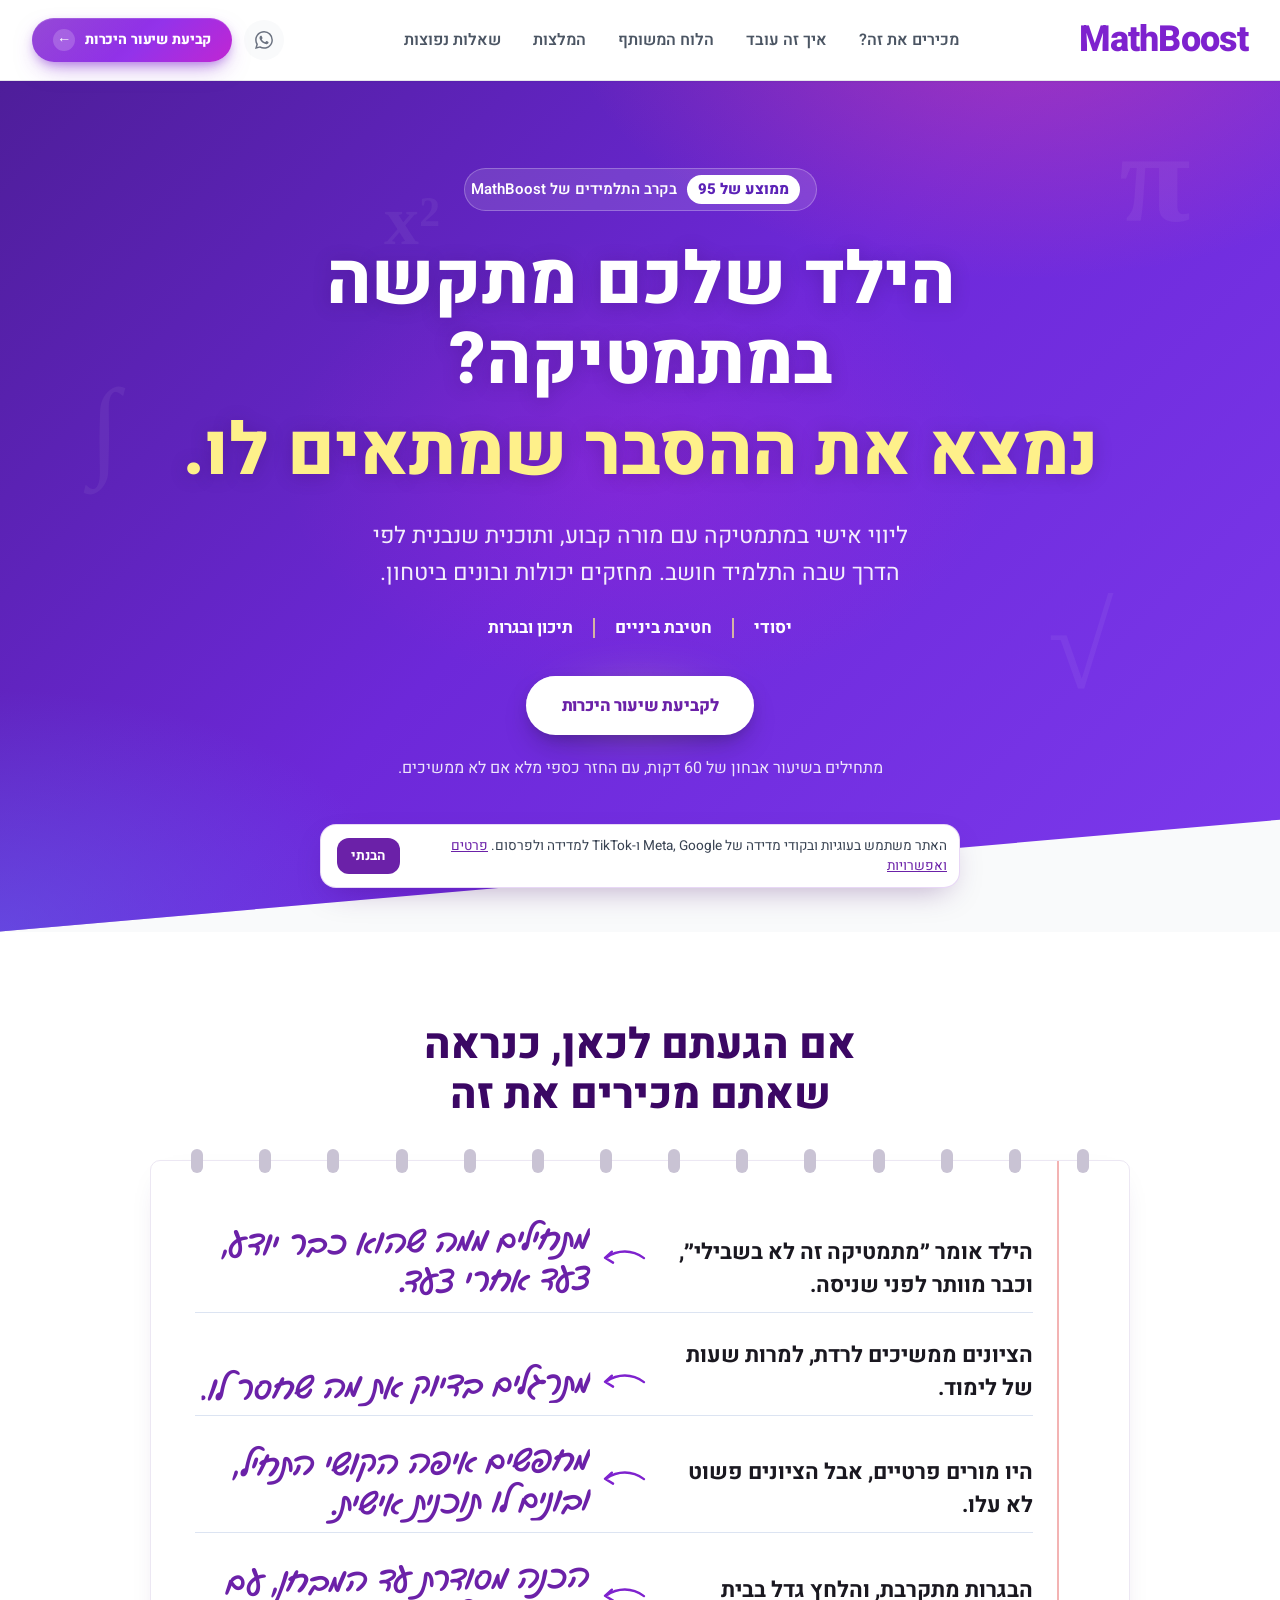
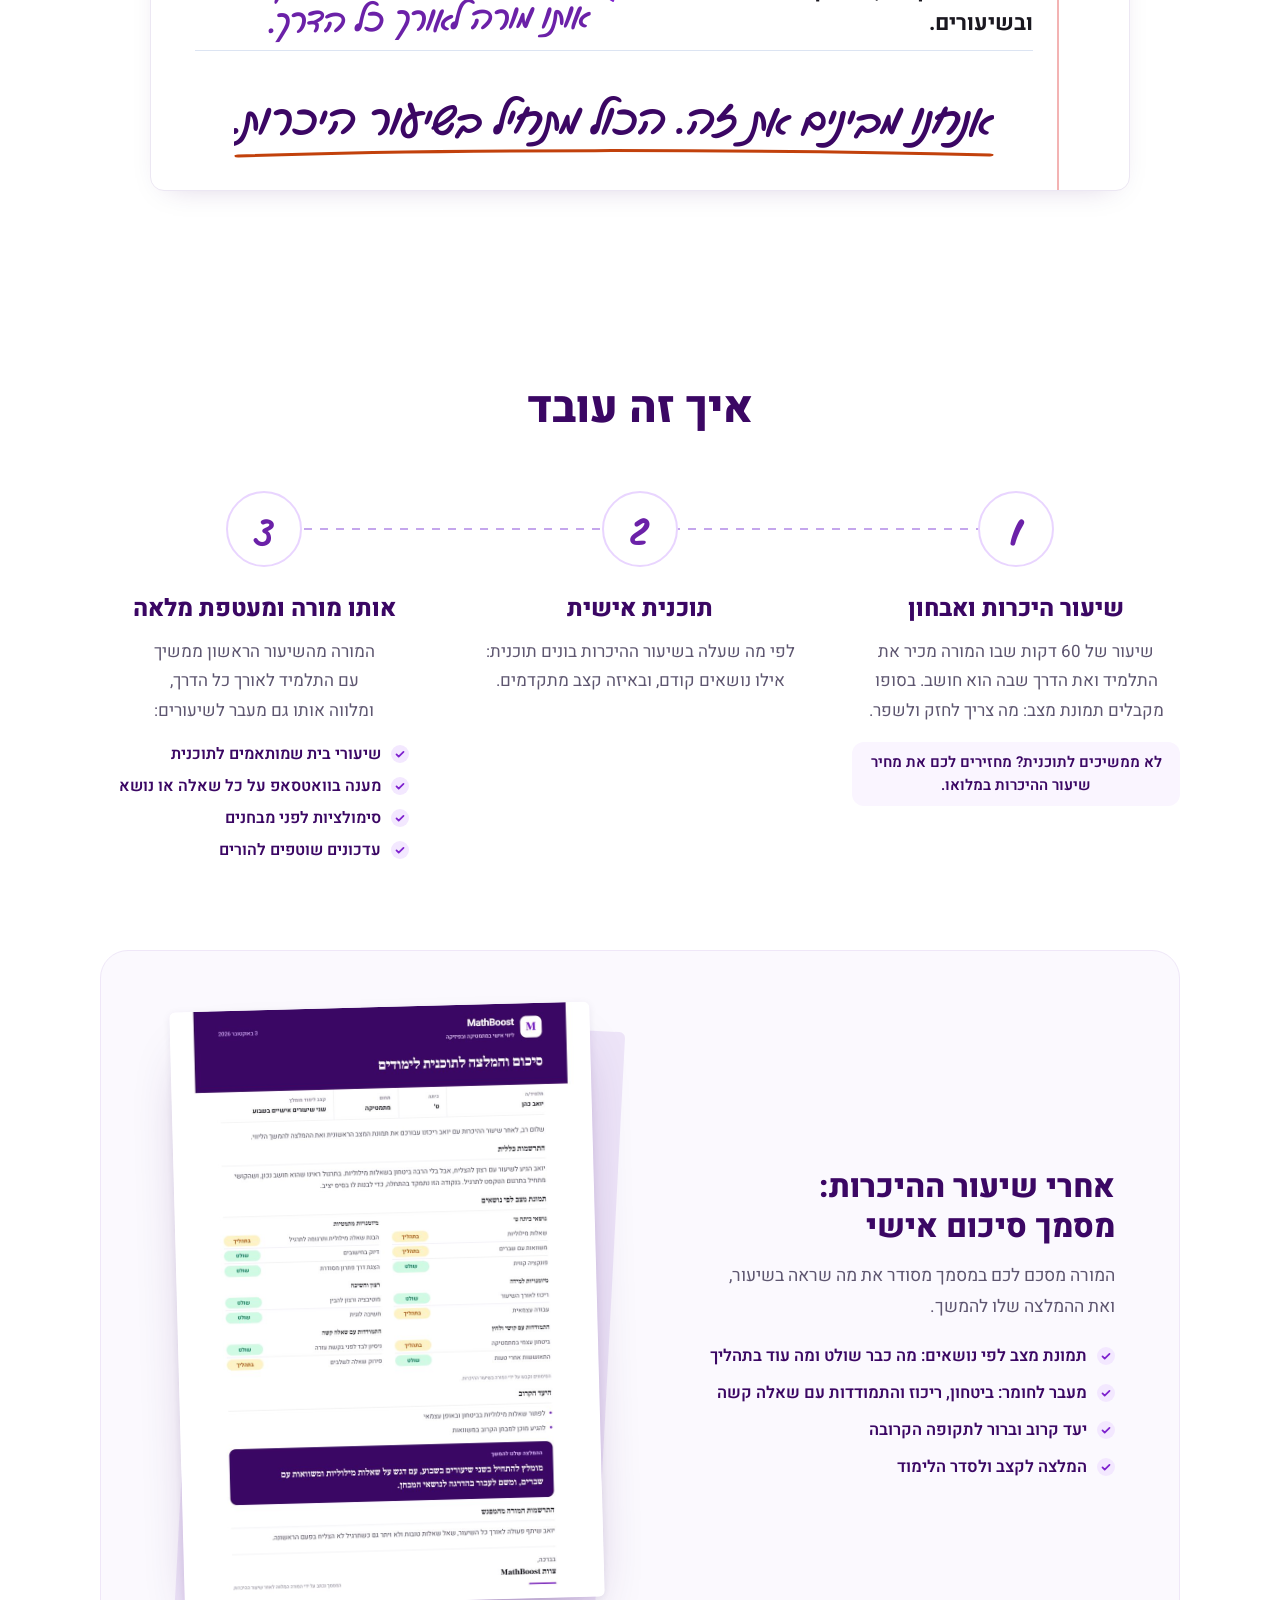
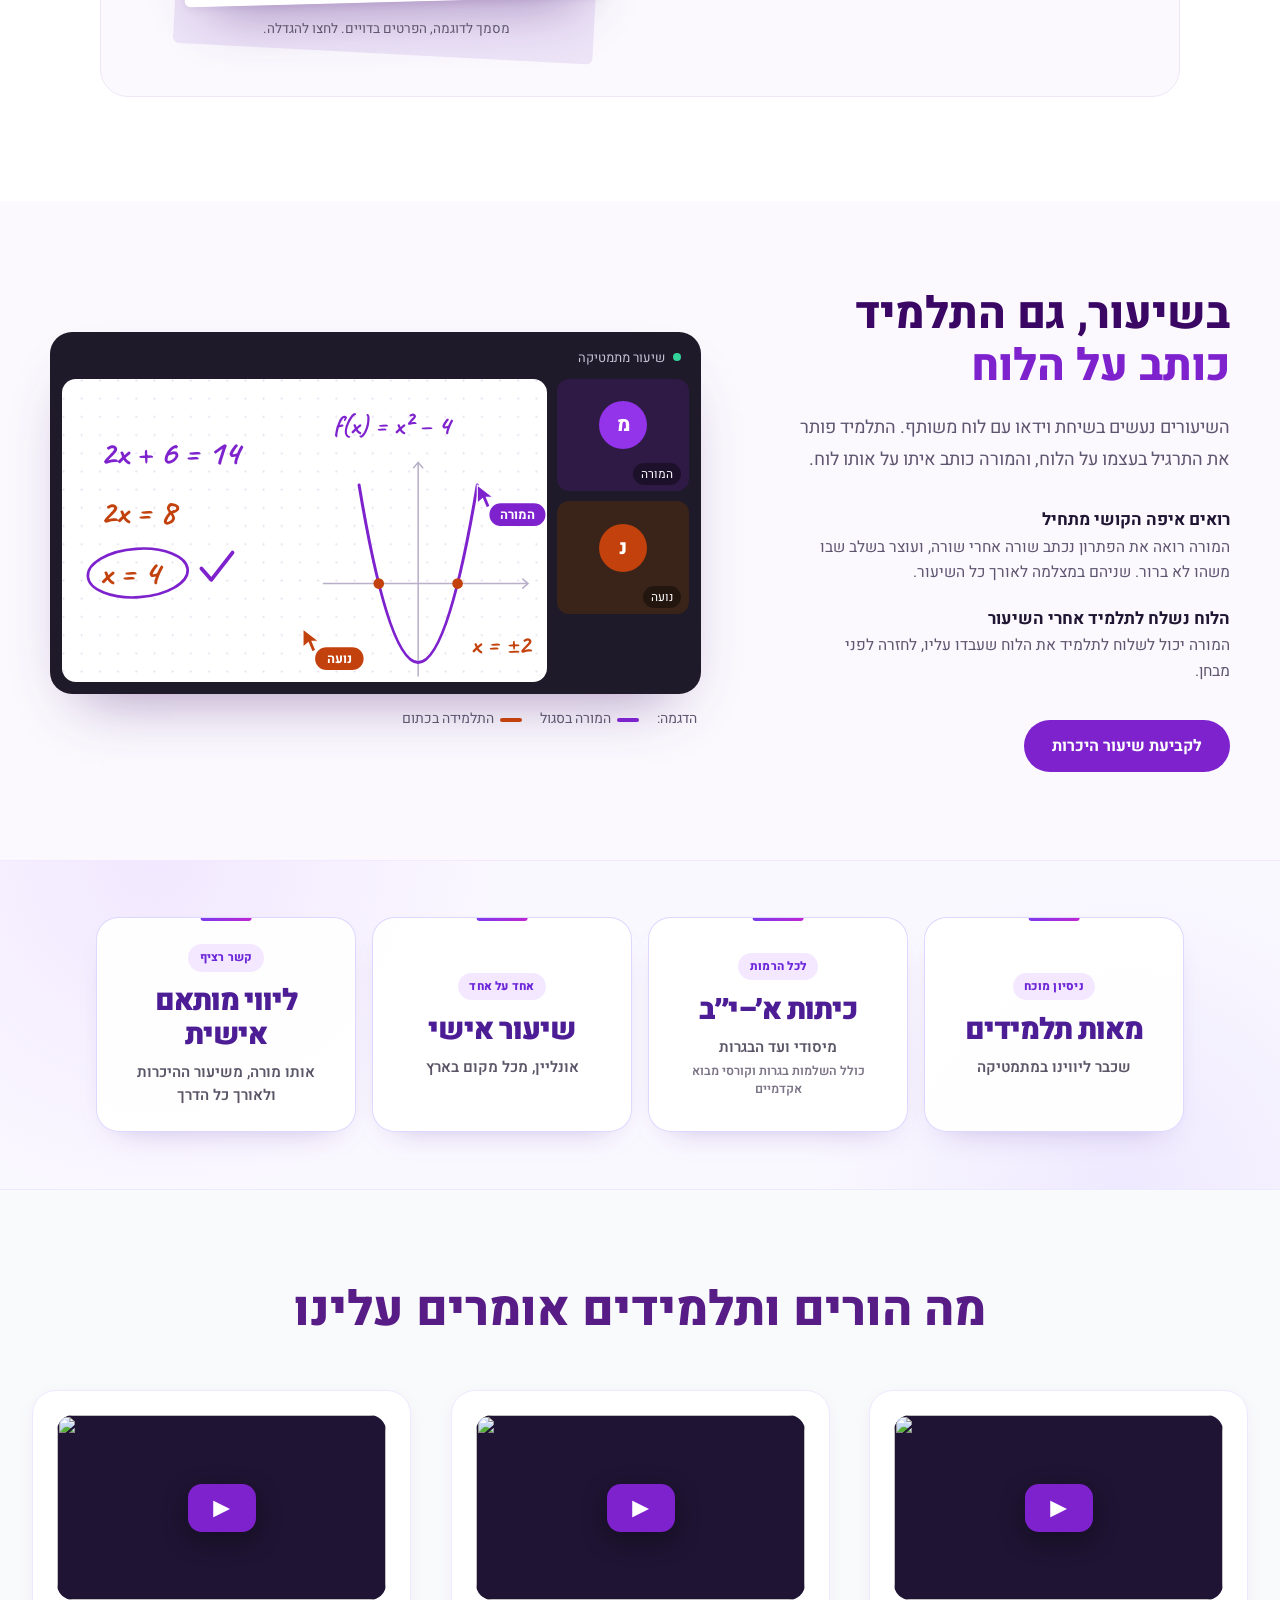
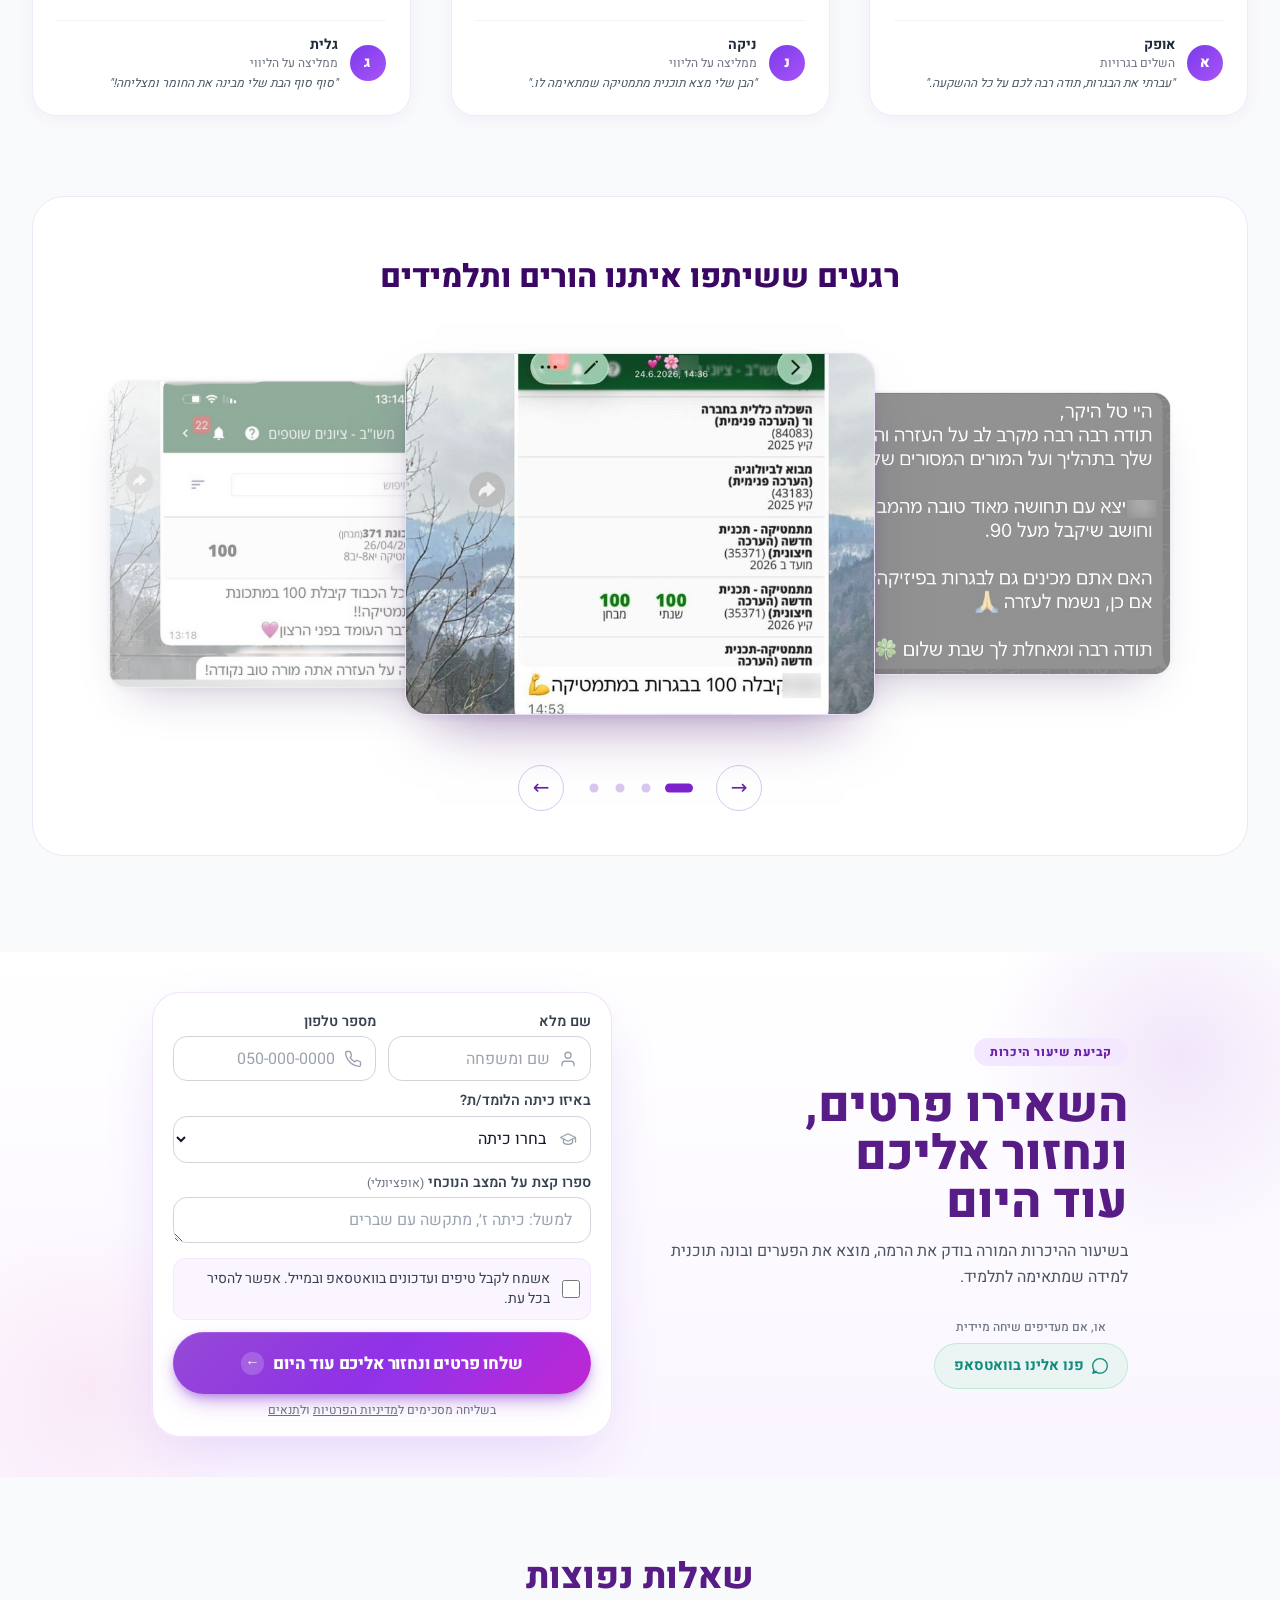
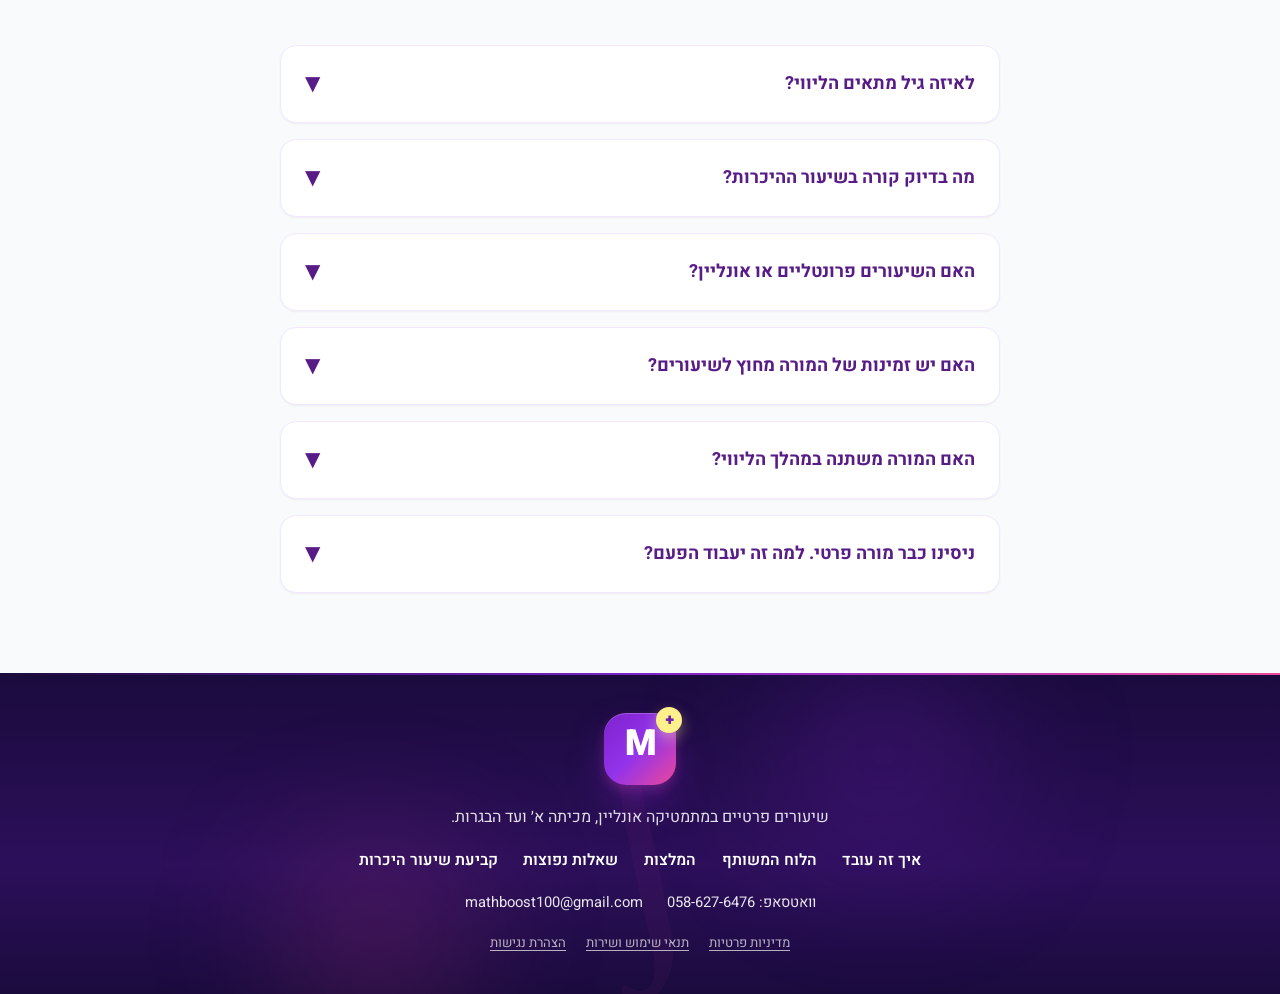
==== commit 1e4a499d: "perf: speed up ad landing experience" ====
--- a/index.html
+++ b/index.html
@@ -1,25 +1,15 @@
 <!DOCTYPE html>
 <html lang="he" dir="rtl">
 <head>
-
-
-<!-- TikTok Pixel Code Start -->
-<script>
-!function (w, d, t) {
-  w.TiktokAnalyticsObject=t;var ttq=w[t]=w[t]||[];ttq.methods=["page","track","identify","instances","debug","on","off","once","ready","alias","group","enableCookie","disableCookie","holdConsent","revokeConsent","grantConsent"],ttq.setAndDefer=function(t,e){t[e]=function(){t.push([e].concat(Array.prototype.slice.call(arguments,0)))}};for(var i=0;i<ttq.methods.length;i++)ttq.setAndDefer(ttq,ttq.methods[i]);ttq.instance=function(t){for(
-var e=ttq._i[t]||[],n=0;n<ttq.methods.length;n++)ttq.setAndDefer(e,ttq.methods[n]);return e},ttq.load=function(e,n){var r="https://analytics.tiktok.com/i18n/pixel/events.js",o=n&&n.partner;ttq._i=ttq._i||{},ttq._i[e]=[],ttq._i[e]._u=r,ttq._t=ttq._t||{},ttq._t[e]=+new Date,ttq._o=ttq._o||{},ttq._o[e]=n||{};n=document.createElement("script")
-;n.type="text/javascript",n.async=!0,n.src=r+"?sdkid="+e+"&lib="+t;e=document.getElementsByTagName("script")[0];e.parentNode.insertBefore(n,e)};
-
-
-  ttq.load('D772LR3C77UEO8VFGKT0');
-  ttq.page();
-}(window, document, 'ttq');
-</script>
-<!-- TikTok Pixel Code End -->
-
-
-
-
+    <meta charset="UTF-8">
+    <meta name="viewport" content="width=device-width, initial-scale=1.0">
+    <!-- Discover critical presentation before analytics and structured data. -->
+    <link rel="stylesheet" href="/tailwind.css">
+    <link rel="preconnect" href="https://fonts.googleapis.com">
+    <link rel="preconnect" href="https://fonts.gstatic.com" crossorigin>
+    <link rel="preload" as="style" href="https://fonts.googleapis.com/css2?family=Heebo:wght@400;500;600;700;800;900&family=Caveat:wght@700&family=Gveret+Levin&display=swap">
+    <link rel="stylesheet" href="https://fonts.googleapis.com/css2?family=Heebo:wght@400;500;600;700;800;900&family=Caveat:wght@700&family=Gveret+Levin&display=swap" media="print" onload="this.media='all'">
+    <noscript><link rel="stylesheet" href="https://fonts.googleapis.com/css2?family=Heebo:wght@400;500;600;700;800;900&family=Caveat:wght@700&family=Gveret+Levin&display=swap"></noscript>
 
 <!-- Google tag (gtag.js) -->
 <script async src="https://www.googletagmanager.com/gtag/js?id=AW-17941073605"></script>
@@ -28,6 +18,7 @@
   function gtag(){dataLayer.push(arguments);}
   gtag('js', new Date());
   gtag('config', 'AW-17941073605');
+  gtag('config', 'AW-17949331011');
 </script>
 
 <script>
@@ -47,14 +38,6 @@
   });
   return false;
 }
-</script>
-
-<script async src="https://www.googletagmanager.com/gtag/js?id=AW-17949331011"></script>
-<script>
-  window.dataLayer = window.dataLayer || [];
-  function gtag(){dataLayer.push(arguments);}
-  gtag('js', new Date());
-  gtag('config', 'AW-17949331011');
 </script>
 
 <!-- Meta Pixel Code -->
@@ -86,8 +69,6 @@
 /></noscript>
 <!-- End Meta Pixel Code -->
 
-    <meta charset="UTF-8">
-    <meta name="viewport" content="width=device-width, initial-scale=1.0">
     <title>שיעורים פרטיים במתמטיקה אונליין | MathBoost</title>
     <meta name="description" content="שיעורים פרטיים במתמטיקה אונליין מכיתה א׳ ועד הבגרות. שיעור היכרות, תוכנית אישית וליווי רציף עם אותו מורה לאורך כל הדרך.">
     <meta name="robots" content="index,follow,max-image-preview:large,max-snippet:-1,max-video-preview:-1">
@@ -259,9 +240,6 @@
     }
     </script>
 
-    <link rel="preconnect" href="https://fonts.googleapis.com">
-    <link rel="preconnect" href="https://fonts.gstatic.com" crossorigin>
-    <link href="https://fonts.googleapis.com/css2?family=Heebo:wght@400;500;600;700;800;900&family=Caveat:wght@700&family=Gveret+Levin&display=swap" rel="stylesheet">
     <style>
         body { font-family: 'Heebo', system-ui, -apple-system, sans-serif; scroll-behavior: smooth; }
 
@@ -926,7 +904,6 @@
             }
         }
     </style>
-    <link rel="stylesheet" href="/tailwind.css">
 </head>
 <body class="bg-gray-50 text-gray-900 antialiased">
     <a href="#main" class="skip-link">דילוג לתוכן הראשי</a>
@@ -1555,6 +1532,7 @@
                         <iframe
                             class="w-full rounded-2xl aspect-video mb-5"
                             src="https://www.youtube.com/embed/ITjR5q0zYNA?rel=0&cc_load_policy=1&cc_lang_pref=iw&hl=iw&modestbranding=1&iv_load_policy=3&autoplay=0&playsinline=1"
+                            srcdoc="<style>*{padding:0;margin:0;overflow:hidden}html,body{height:100%}a{display:flex;position:relative;width:100%;height:100%;align-items:center;justify-content:center;background:#1f1433}img{width:100%;height:100%;object-fit:cover}.play{position:absolute;display:flex;align-items:center;justify-content:center;width:68px;height:48px;border-radius:14px;background:#7e22ce;color:white;font:700 28px/1 sans-serif;box-shadow:0 8px 24px rgba(0,0,0,.35)}</style><a href='https://www.youtube.com/embed/ITjR5q0zYNA?rel=0&amp;cc_load_policy=1&amp;cc_lang_pref=iw&amp;hl=iw&amp;modestbranding=1&amp;iv_load_policy=3&amp;autoplay=1&amp;playsinline=1' aria-label='הפעלת סרטון ההמלצה של אופק'><img src='https://i.ytimg.com/vi/ITjR5q0zYNA/hqdefault.jpg' alt=''><span class='play'>&#9658;</span></a>"
                             title="אופק שהגיע אלינו להשלמת בגרויות לאחר שירות קרבי"
                             frameborder="0"
                             allow="accelerometer; autoplay; clipboard-write; encrypted-media; gyroscope; picture-in-picture"
@@ -1576,6 +1554,7 @@
                         <iframe
                             class="w-full rounded-2xl aspect-video mb-5"
                             src="https://www.youtube.com/embed/md97Qd6cTiE?rel=0&cc_load_policy=1&cc_lang_pref=iw&hl=iw&modestbranding=1&iv_load_policy=3&autoplay=0&playsinline=1"
+                            srcdoc="<style>*{padding:0;margin:0;overflow:hidden}html,body{height:100%}a{display:flex;position:relative;width:100%;height:100%;align-items:center;justify-content:center;background:#1f1433}img{width:100%;height:100%;object-fit:cover}.play{position:absolute;display:flex;align-items:center;justify-content:center;width:68px;height:48px;border-radius:14px;background:#7e22ce;color:white;font:700 28px/1 sans-serif;box-shadow:0 8px 24px rgba(0,0,0,.35)}</style><a href='https://www.youtube.com/embed/md97Qd6cTiE?rel=0&amp;cc_load_policy=1&amp;cc_lang_pref=iw&amp;hl=iw&amp;modestbranding=1&amp;iv_load_policy=3&amp;autoplay=1&amp;playsinline=1' aria-label='הפעלת סרטון ההמלצה של ניקה'><img src='https://i.ytimg.com/vi/md97Qd6cTiE/hqdefault.jpg' alt=''><span class='play'>&#9658;</span></a>"
                             title="ניקה המקסימה ממליצה על הליווי שלנו במתמטיקה"
                             frameborder="0"
                             allow="accelerometer; autoplay; clipboard-write; encrypted-media; gyroscope; picture-in-picture"
@@ -1597,6 +1576,7 @@
                         <iframe
                             class="w-full rounded-2xl aspect-video mb-5"
                             src="https://www.youtube.com/embed/j4-qj6UzcRU?rel=0&cc_load_policy=1&cc_lang_pref=iw&hl=iw&modestbranding=1&iv_load_policy=3&autoplay=0&playsinline=1"
+                            srcdoc="<style>*{padding:0;margin:0;overflow:hidden}html,body{height:100%}a{display:flex;position:relative;width:100%;height:100%;align-items:center;justify-content:center;background:#1f1433}img{width:100%;height:100%;object-fit:cover}.play{position:absolute;display:flex;align-items:center;justify-content:center;width:68px;height:48px;border-radius:14px;background:#7e22ce;color:white;font:700 28px/1 sans-serif;box-shadow:0 8px 24px rgba(0,0,0,.35)}</style><a href='https://www.youtube.com/embed/j4-qj6UzcRU?rel=0&amp;cc_load_policy=1&amp;cc_lang_pref=iw&amp;hl=iw&amp;modestbranding=1&amp;iv_load_policy=3&amp;autoplay=1&amp;playsinline=1' aria-label='הפעלת סרטון ההמלצה של גלית'><img src='https://i.ytimg.com/vi/j4-qj6UzcRU/hqdefault.jpg' alt=''><span class='play'>&#9658;</span></a>"
                             title="המלצה חמה מגלית, אחרי 5 חודשים של ליווי אישי לבן שלה"
                             frameborder="0"
                             allow="accelerometer; autoplay; clipboard-write; encrypted-media; gyroscope; picture-in-picture"
@@ -2154,7 +2134,9 @@
     </style>
 
     <script defer src="https://math-crm.onrender.com/mathboost-tracking.js" data-api-base="https://math-crm.onrender.com"></script>
-    <script>
+    <!-- The removed diagnostic is kept available without constructing its state on every visit. -->
+    <script type="module">
+        if (document.getElementById('diagnostic-start')) {
         const diagnosticTracks = {
             elementary: {
                 label: 'מסלול יסודי',
@@ -2399,6 +2381,7 @@
             diagnosticElements.leadButton.addEventListener('click', moveDiagnosticToLeadForm);
             diagnosticElements.restartButton.addEventListener('click', restartDiagnostic);
         }
+        }
         // ═══════════════════════════════════════════════════
         // אנימציות גלילה — fade-up + stagger
         // ─────────────────────────────────────────────────
@@ -2571,7 +2554,7 @@
             <svg viewBox="0 0 24 24" fill="currentColor" aria-hidden="true"><path d="M17.472 14.382c-.297-.149-1.758-.867-2.03-.967-.273-.099-.471-.148-.67.15-.197.297-.767.966-.94 1.164-.173.199-.347.223-.644.075-.297-.15-1.255-.463-2.39-1.475-.883-.788-1.48-1.761-1.653-2.059-.173-.297-.018-.458.13-.606.134-.133.298-.347.446-.52.149-.174.198-.298.298-.497.099-.198.05-.371-.025-.52-.075-.149-.669-1.612-.916-2.207-.242-.579-.487-.5-.669-.51-.173-.008-.371-.01-.57-.01-.198 0-.52.074-.792.372-.272.297-1.04 1.016-1.04 2.479 0 1.462 1.065 2.875 1.213 3.074.149.198 2.096 3.2 5.077 4.487.709.306 1.262.489 1.694.625.712.227 1.36.195 1.871.118.571-.085 1.758-.719 2.006-1.413.248-.694.248-1.289.173-1.413-.074-.124-.272-.198-.57-.347m-5.421 7.403h-.004a9.87 9.87 0 0 1-5.031-1.378l-.361-.214-3.741.982.998-3.648-.235-.374a9.86 9.86 0 0 1-1.51-5.26c.001-5.45 4.436-9.884 9.888-9.884 2.64 0 5.122 1.03 6.988 2.898a9.825 9.825 0 0 1 2.893 6.994c-.003 5.45-4.437 9.884-9.885 9.884m8.413-18.297A11.815 11.815 0 0 0 12.05 0C5.495 0 .16 5.335.157 11.892c0 2.096.547 4.142 1.588 5.945L.057 24l6.305-1.654a11.882 11.882 0 0 0 5.683 1.448h.005c6.554 0 11.89-5.335 11.893-11.893a11.821 11.821 0 0 0-3.48-8.413z"/></svg>
         </a>
     </div>
-    <script>
+    <script type="module">
         (function(){
             const cta = document.getElementById('stickyCta');
             const contact = document.getElementById('contact');
@@ -2665,7 +2648,7 @@
         <p style="margin:0">האתר משתמש בעוגיות ובקודי מדידה של Meta, Google ו-TikTok למדידה ולפרסום. <a href="/privacy/#cookies">פרטים ואפשרויות</a></p>
         <button type="button" id="cookieNoteOk">הבנתי</button>
     </div>
-    <script>
+    <script type="module">
         (function(){
             var note = document.getElementById('cookieNote');
             var seen = false;
@@ -2735,7 +2718,7 @@
             <button type="button" class="wac-skip" id="wacSkip">דלג ופתח וואטסאפ</button>
         </div>
     </div>
-    <script>
+    <script type="module">
         (function(){
             var GRADES = ['א׳','ב׳','ג׳','ד׳','ה׳','ו׳','ז׳','ח׳','ט׳','י׳','י״א','י״ב','אחר'];
             var HOURS = [[10,12],[12,14],[14,16],[16,18],[18,20],[20,22]];
@@ -2799,5 +2782,56 @@
             });
         })();
     </script>
+
+    <!-- TikTok remains enabled, but its SDK waits until the initial Meta landing
+         experience has rendered so it cannot delay the first useful screen. -->
+    <script>
+        (function (w, d, t) {
+            w.TiktokAnalyticsObject = t;
+            var ttq = w[t] = w[t] || [];
+            ttq.methods = ["page","track","identify","instances","debug","on","off","once","ready","alias","group","enableCookie","disableCookie","holdConsent","revokeConsent","grantConsent"];
+            ttq.setAndDefer = function (target, method) {
+                target[method] = function () {
+                    target.push([method].concat(Array.prototype.slice.call(arguments, 0)));
+                };
+            };
+            for (var i = 0; i < ttq.methods.length; i++) ttq.setAndDefer(ttq, ttq.methods[i]);
+            ttq.instance = function (pixelId) {
+                var instance = ttq._i[pixelId] || [];
+                for (var j = 0; j < ttq.methods.length; j++) ttq.setAndDefer(instance, ttq.methods[j]);
+                return instance;
+            };
+            ttq.load = function (pixelId, options) {
+                var src = "https://analytics.tiktok.com/i18n/pixel/events.js";
+                ttq._i = ttq._i || {};
+                ttq._i[pixelId] = [];
+                ttq._i[pixelId]._u = src;
+                ttq._t = ttq._t || {};
+                ttq._t[pixelId] = +new Date();
+                ttq._o = ttq._o || {};
+                ttq._o[pixelId] = options || {};
+                var script = d.createElement("script");
+                script.type = "text/javascript";
+                script.async = true;
+                script.src = src + "?sdkid=" + pixelId + "&lib=" + t;
+                var firstScript = d.getElementsByTagName("script")[0];
+                firstScript.parentNode.insertBefore(script, firstScript);
+            };
+
+            var loaded = false;
+            function loadTikTok() {
+                if (loaded) return;
+                loaded = true;
+                ttq.load('D772LR3C77UEO8VFGKT0');
+                ttq.page();
+            }
+            function scheduleTikTok() {
+                var fromTikTok = new URLSearchParams(w.location.search).has('ttclid') || /tiktok\.com/i.test(d.referrer || '');
+                w.setTimeout(loadTikTok, fromTikTok ? 0 : 12000);
+            }
+            if (d.readyState === 'complete') scheduleTikTok();
+            else w.addEventListener('load', scheduleTikTok, { once: true });
+        })(window, document, 'ttq');
+    </script>
 </body>
 </html>
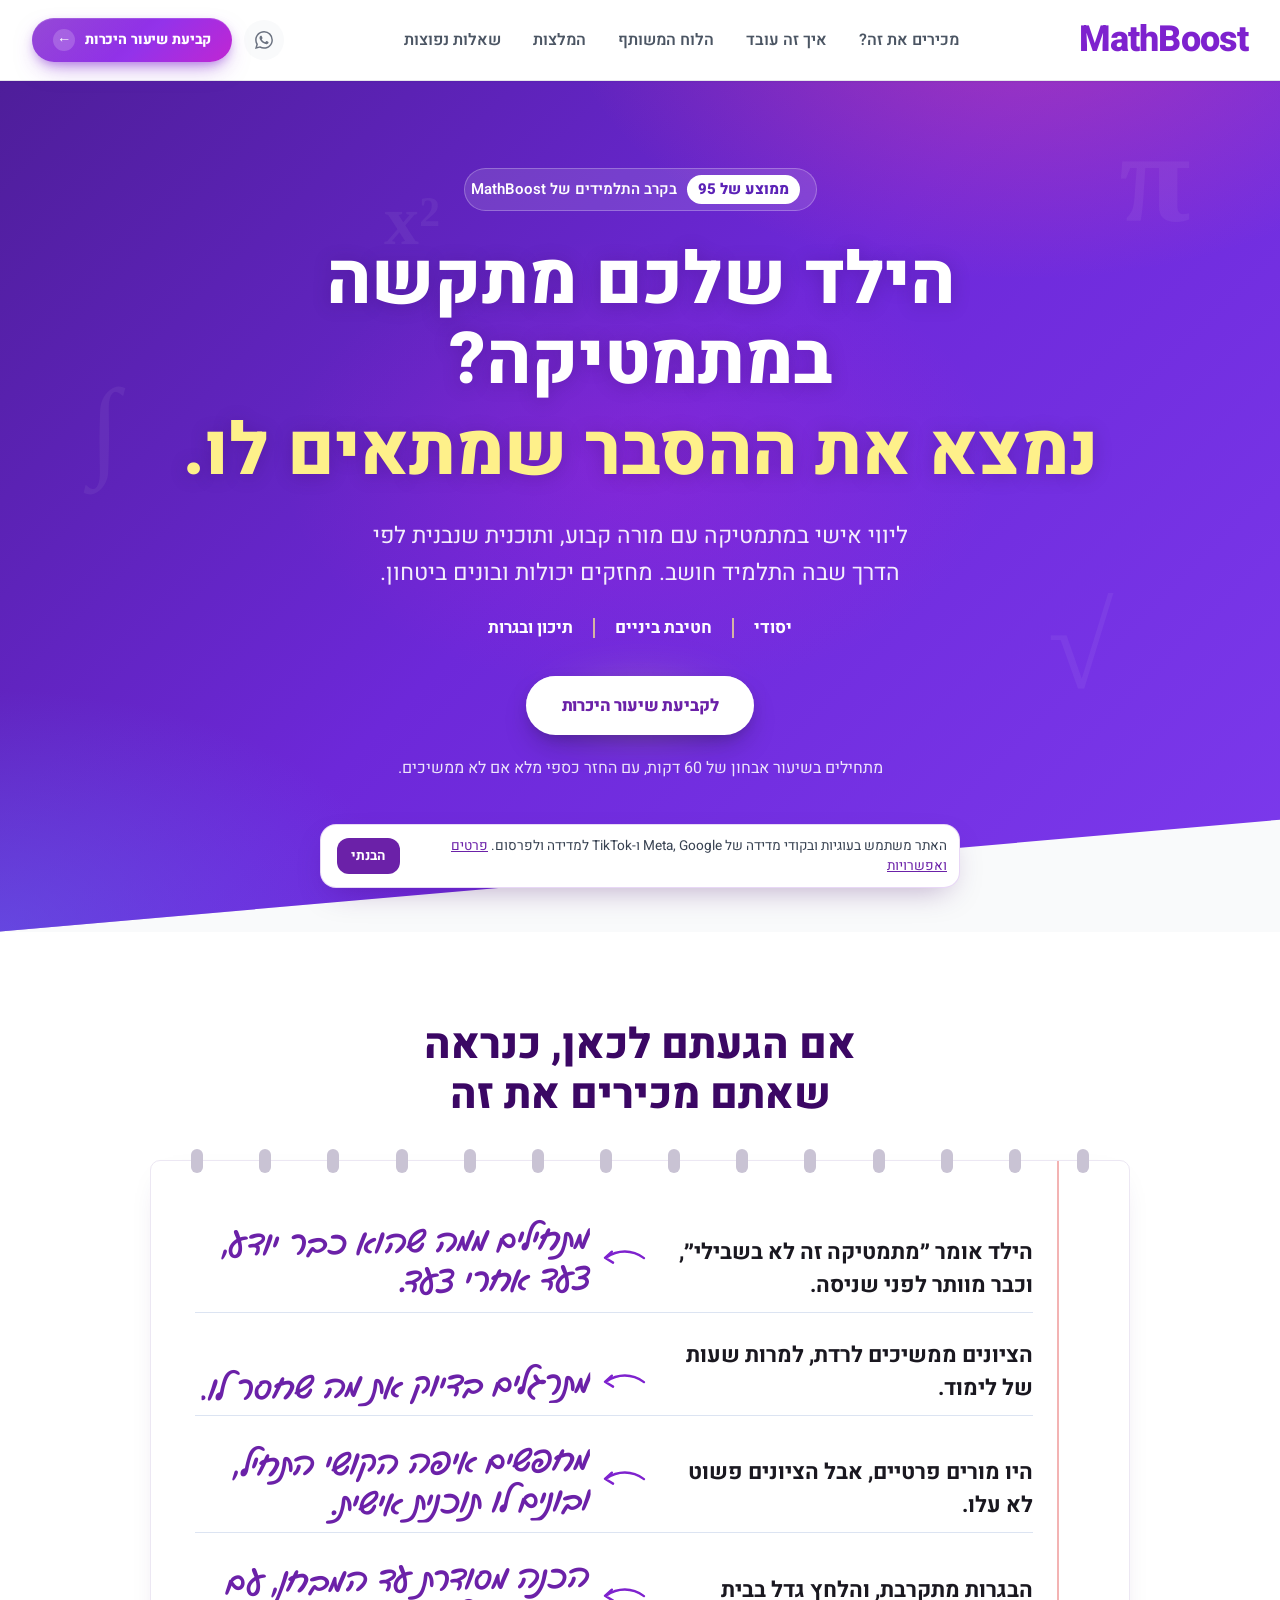
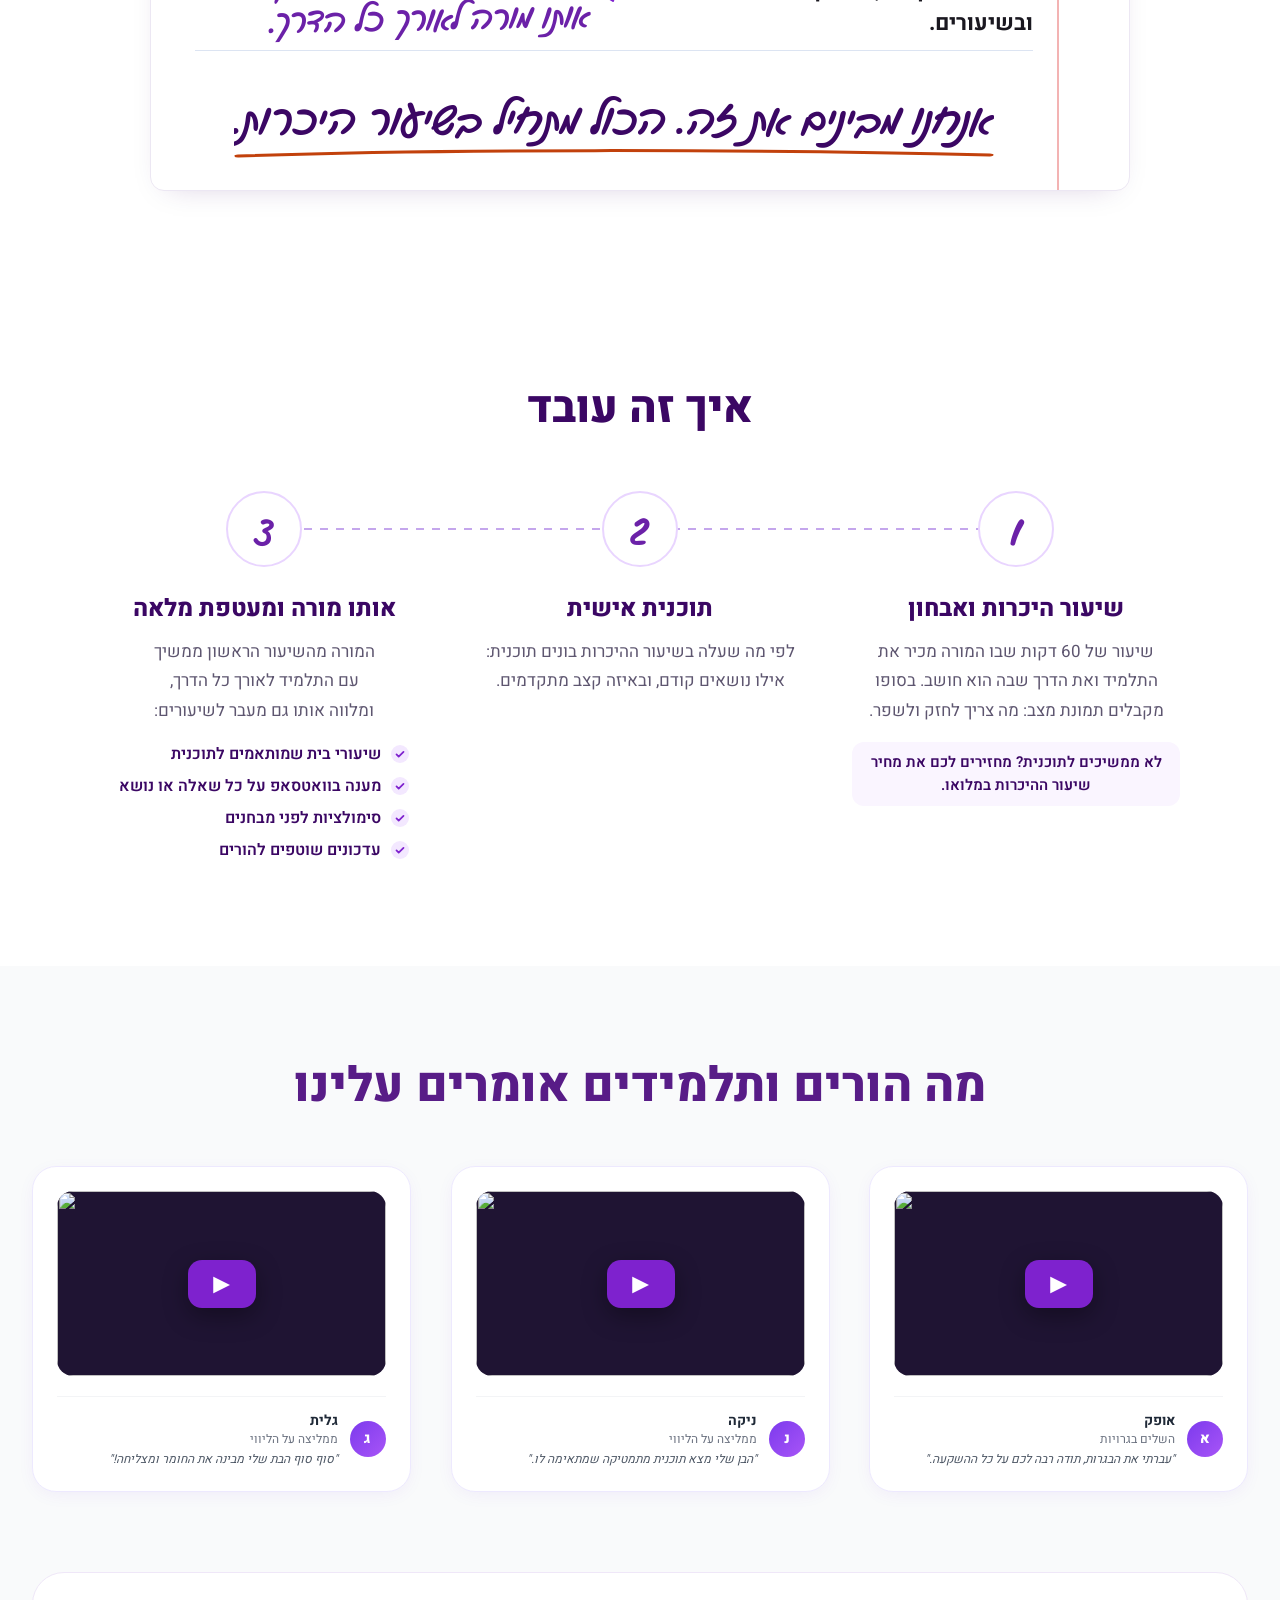
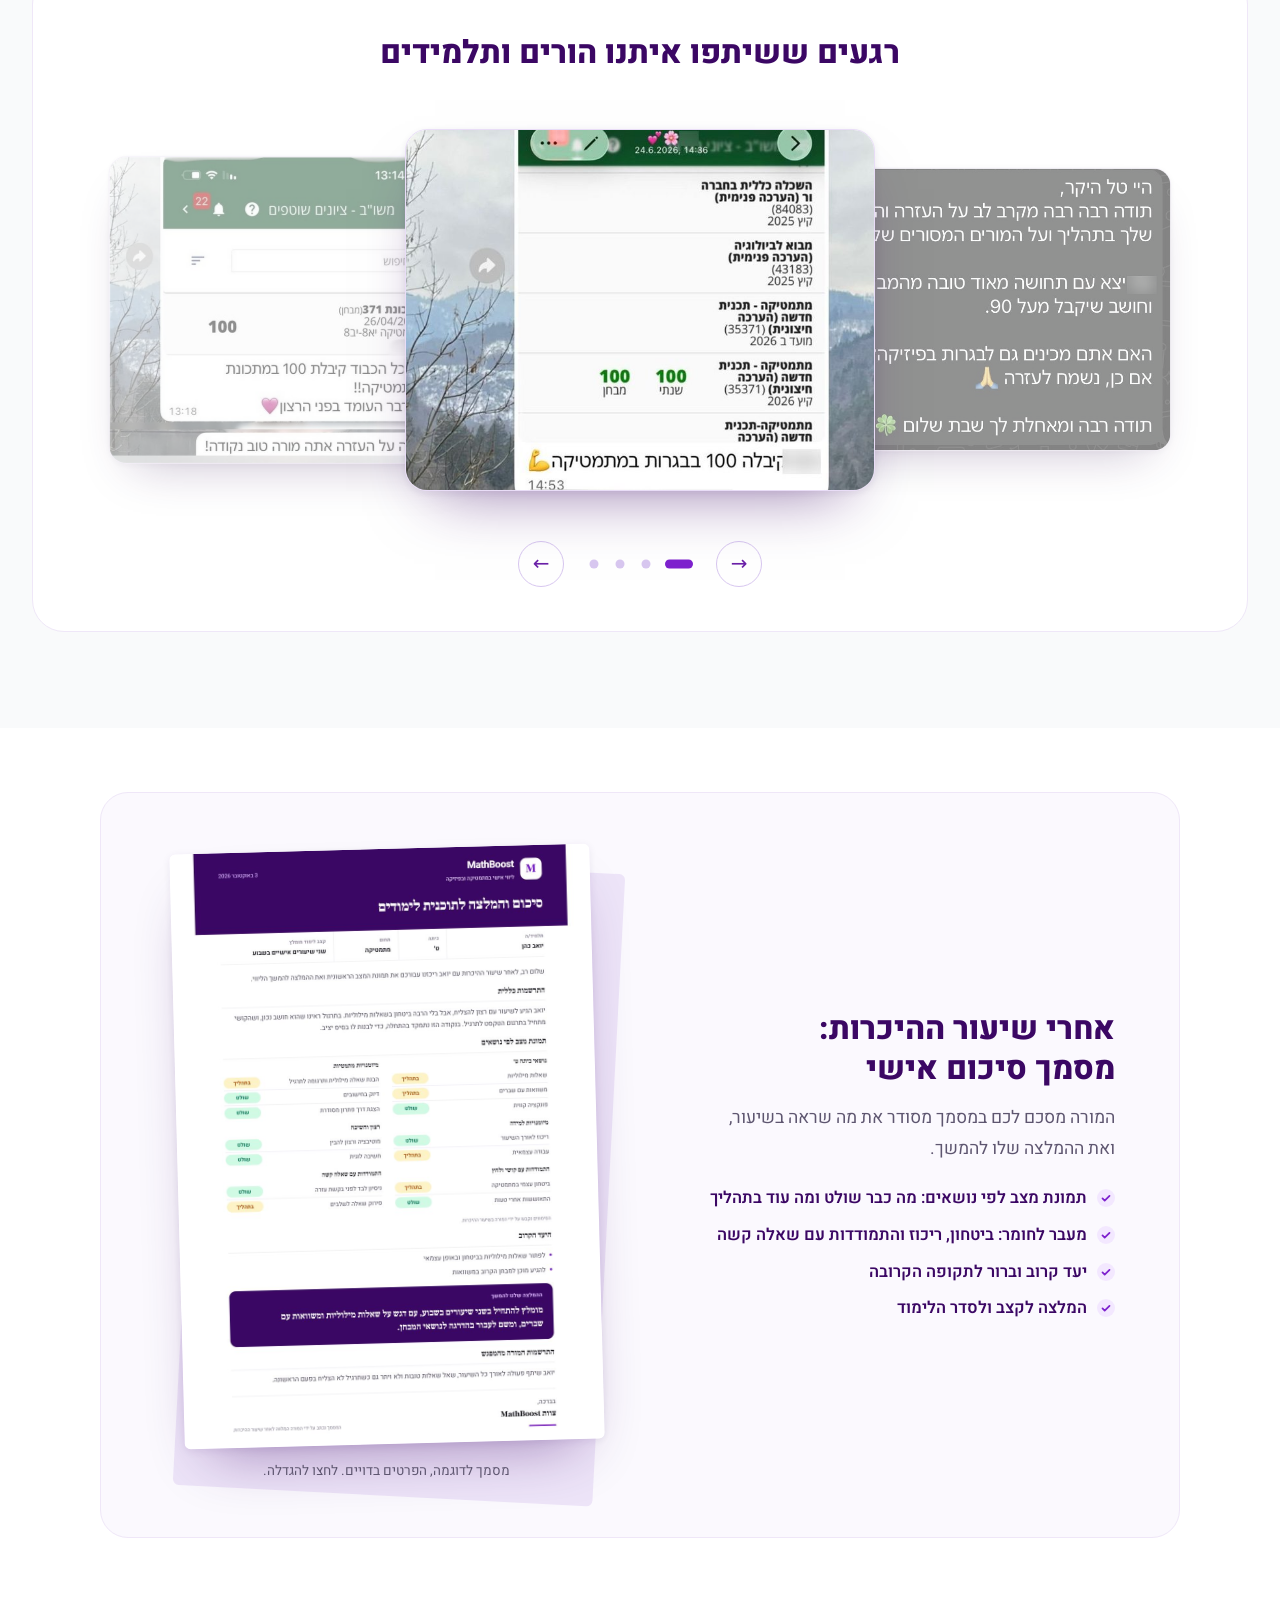
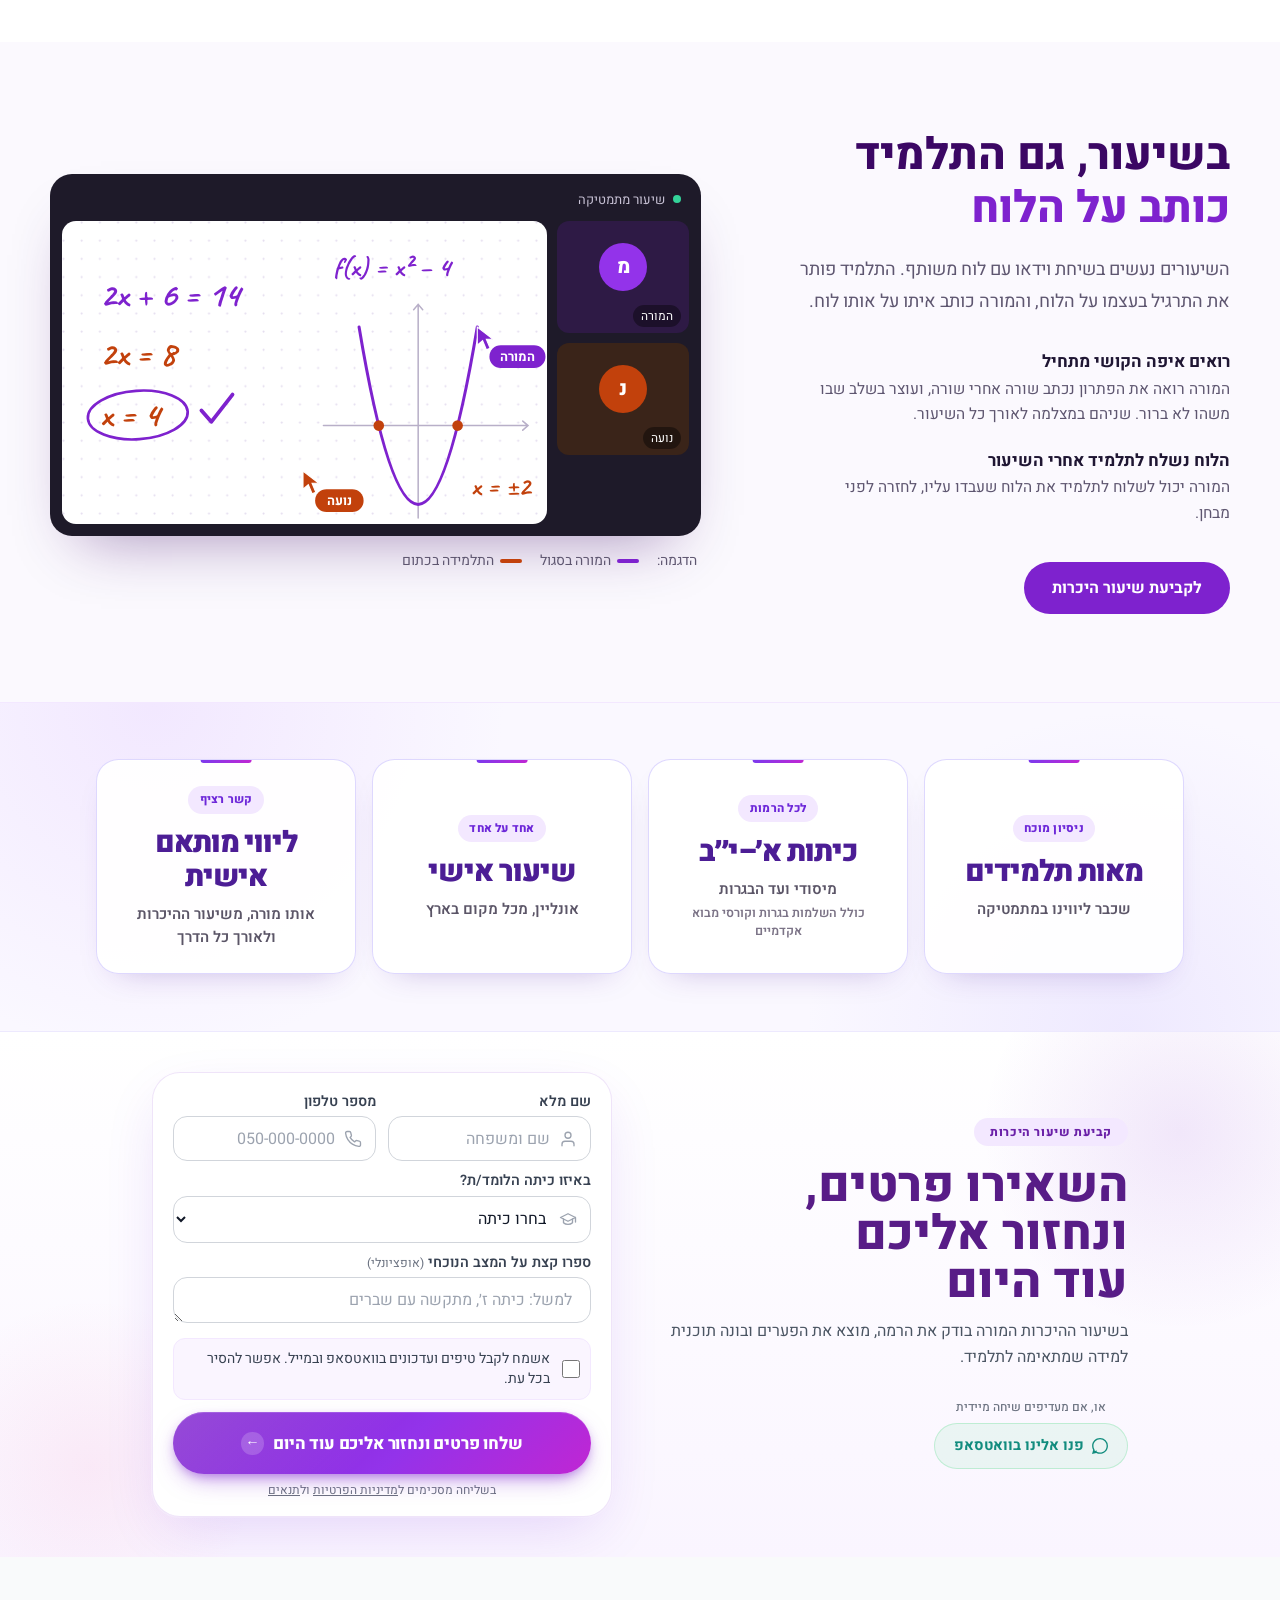
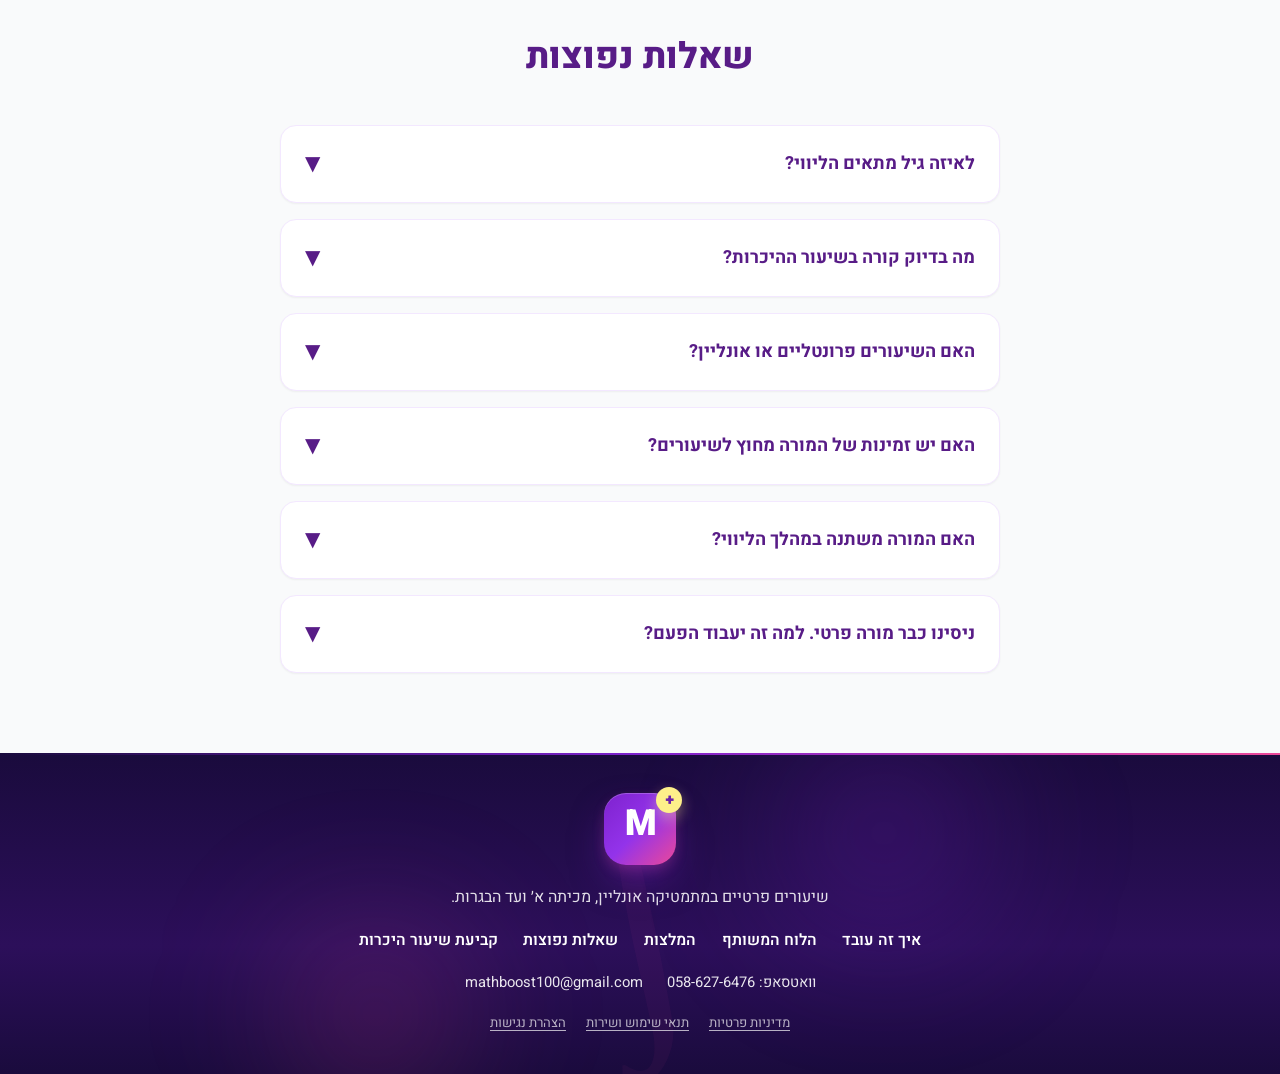
==== commit 96fcdc06: "design(home): parents' reviews come before the summary-letter sample The summary letter moves out of" ====
--- a/index.html
+++ b/index.html
@@ -7,9 +7,7 @@
     <link rel="stylesheet" href="/tailwind.css">
     <link rel="preconnect" href="https://fonts.googleapis.com">
     <link rel="preconnect" href="https://fonts.gstatic.com" crossorigin>
-    <link rel="preload" as="style" href="https://fonts.googleapis.com/css2?family=Heebo:wght@400;500;600;700;800;900&family=Caveat:wght@700&family=Gveret+Levin&display=swap">
-    <link rel="stylesheet" href="https://fonts.googleapis.com/css2?family=Heebo:wght@400;500;600;700;800;900&family=Caveat:wght@700&family=Gveret+Levin&display=swap" media="print" onload="this.media='all'">
-    <noscript><link rel="stylesheet" href="https://fonts.googleapis.com/css2?family=Heebo:wght@400;500;600;700;800;900&family=Caveat:wght@700&family=Gveret+Levin&display=swap"></noscript>
+    <link rel="stylesheet" href="https://fonts.googleapis.com/css2?family=Heebo:wght@400;500;600;700;800;900&family=Caveat:wght@700&family=Gveret+Levin&display=swap">
 
 <!-- Google tag (gtag.js) -->
 <script async src="https://www.googletagmanager.com/gtag/js?id=AW-17941073605"></script>
@@ -1143,70 +1141,70 @@
     <!-- ============================================================ -->
     <section id="how" aria-labelledby="how-title">
         <style>
-            /* Scoped to #how (prefix hw-). Three real steps joined by a dotted line.
+            /* Scoped to :is(#how, #how-doc) (prefix hw-). Three real steps joined by a dotted line.
                Rests fully drawn; .hw-play (added when the steps scroll into view)
                draws the line from the first step and brings the numbers in one by one. */
-            #how { --hw-deep: #3B0764; --hw-ink: #6B21A8; --hw-muted: #5E5670; --hw-soft: #E9D5FF;
+            :is(#how, #how-doc) { --hw-deep: #3B0764; --hw-ink: #6B21A8; --hw-muted: #5E5670; --hw-soft: #E9D5FF;
                    background: #fff; padding: 96px 20px 104px; font-family: 'Heebo', sans-serif; }
-            #how * { box-sizing: border-box; }
-            #how h2 { margin: 0 auto 56px; max-width: 760px; text-align: center; font-size: clamp(30px, 4vw, 44px); line-height: 1.2; font-weight: 800; color: var(--hw-deep); }
-            #how .hw-steps { position: relative; list-style: none; margin: 0 auto; padding: 0; max-width: 1080px;
+            :is(#how, #how-doc) * { box-sizing: border-box; }
+            :is(#how, #how-doc) h2 { margin: 0 auto 56px; max-width: 760px; text-align: center; font-size: clamp(30px, 4vw, 44px); line-height: 1.2; font-weight: 800; color: var(--hw-deep); }
+            :is(#how, #how-doc) .hw-steps { position: relative; list-style: none; margin: 0 auto; padding: 0; max-width: 1080px;
                              display: grid; grid-template-columns: repeat(3, minmax(0, 1fr)); column-gap: 48px; }
             /* the dotted line between the numbers */
-            #how .hw-steps::before { content: ''; position: absolute; top: 37px; inset-inline: 16.66%; height: 2px;
+            :is(#how, #how-doc) .hw-steps::before { content: ''; position: absolute; top: 37px; inset-inline: 16.66%; height: 2px;
                                      background: repeating-linear-gradient(to left, #C4A6EC 0 8px, transparent 8px 16px); transform-origin: right center; }
-            #how .hw-step { position: relative; text-align: center; }
-            #how .hw-num { position: relative; display: grid; place-items: center; width: 76px; height: 76px; margin: 0 auto 26px; border-radius: 50%;
+            :is(#how, #how-doc) .hw-step { position: relative; text-align: center; }
+            :is(#how, #how-doc) .hw-num { position: relative; display: grid; place-items: center; width: 76px; height: 76px; margin: 0 auto 26px; border-radius: 50%;
                            background: #fff; border: 2px solid var(--hw-soft); color: var(--hw-ink);
                            font-family: 'Gveret Levin', 'Heebo', sans-serif; font-size: 42px; line-height: 1; padding-top: 4px; }
-            #how h3 { margin: 0 0 12px; font-size: 24px; line-height: 1.3; font-weight: 800; color: var(--hw-deep); }
-            #how .hw-step p { margin: 0 auto; max-width: 34ch; font-size: 17px; line-height: 1.75; color: var(--hw-muted); text-wrap: balance; }
-            #how .hw-list { list-style: none; display: inline-grid; gap: 8px; margin: 16px auto 0; padding: 0; text-align: start; }
-            #how .hw-list li { position: relative; padding-inline-start: 28px; font-size: 16px; line-height: 1.5; color: var(--hw-deep); font-weight: 600; }
-            #how .hw-list li::before { content: ''; position: absolute; inset-inline-start: 0; top: 3px; width: 18px; height: 18px; border-radius: 50%;
+            :is(#how, #how-doc) h3 { margin: 0 0 12px; font-size: 24px; line-height: 1.3; font-weight: 800; color: var(--hw-deep); }
+            :is(#how, #how-doc) .hw-step p { margin: 0 auto; max-width: 34ch; font-size: 17px; line-height: 1.75; color: var(--hw-muted); text-wrap: balance; }
+            :is(#how, #how-doc) .hw-list { list-style: none; display: inline-grid; gap: 8px; margin: 16px auto 0; padding: 0; text-align: start; }
+            :is(#how, #how-doc) .hw-list li { position: relative; padding-inline-start: 28px; font-size: 16px; line-height: 1.5; color: var(--hw-deep); font-weight: 600; }
+            :is(#how, #how-doc) .hw-list li::before { content: ''; position: absolute; inset-inline-start: 0; top: 3px; width: 18px; height: 18px; border-radius: 50%;
                                        background: #F3E8FF url("data:image/svg+xml,%3Csvg xmlns='http://www.w3.org/2000/svg' viewBox='0 0 16 16'%3E%3Cpath d='M4 8.5l2.5 2.5L12 5.5' fill='none' stroke='%237E22CE' stroke-width='2' stroke-linecap='round' stroke-linejoin='round'/%3E%3C/svg%3E") center / 14px no-repeat; }
-            #how .hw-note { display: inline-block; margin-top: 16px; padding: 9px 16px; border-radius: 12px; background: #FAF5FF;
+            :is(#how, #how-doc) .hw-note { display: inline-block; margin-top: 16px; padding: 9px 16px; border-radius: 12px; background: #FAF5FF;
                             color: var(--hw-deep); font-size: 15px; line-height: 1.55; font-weight: 600; }
 
             /* the summary letter the teacher writes after the intro lesson */
-            #how .hw-doc { display: grid; grid-template-columns: minmax(0, 1fr) minmax(0, 1fr); align-items: center; gap: 64px;
+            :is(#how, #how-doc) .hw-doc { display: grid; grid-template-columns: minmax(0, 1fr) minmax(0, 1fr); align-items: center; gap: 64px;
                            max-width: 1080px; margin: 88px auto 0; padding: 56px 64px; border-radius: 28px; background: #FBF9FE; border: 1px solid #EFE7F8; }
-            #how .hw-doc h3 { margin: 0 0 14px; font-size: clamp(24px, 2.6vw, 32px); line-height: 1.25; font-weight: 800; color: var(--hw-deep); text-wrap: balance; }
-            #how .hw-doc-lead { margin: 0 0 22px; font-size: 17.5px; line-height: 1.75; color: var(--hw-muted); max-width: 40ch; }
-            #how .hw-doc .hw-list { display: grid; gap: 12px; margin: 0; }
-            #how .hw-doc .hw-list li { font-size: 16.5px; }
-            #how .hw-paper { position: relative; justify-self: center; width: min(420px, 100%); margin: 0; }
-            #how .hw-paper::before { content: ''; position: absolute; inset: 14px -12px -14px 12px; border-radius: 6px; background: #EDE4F8; transform: rotate(3deg); }
-            #how .hw-paper img { position: relative; display: block; width: 100%; height: auto; border-radius: 6px; transform: rotate(-1.5deg);
+            :is(#how, #how-doc) .hw-doc h3 { margin: 0 0 14px; font-size: clamp(24px, 2.6vw, 32px); line-height: 1.25; font-weight: 800; color: var(--hw-deep); text-wrap: balance; }
+            :is(#how, #how-doc) .hw-doc-lead { margin: 0 0 22px; font-size: 17.5px; line-height: 1.75; color: var(--hw-muted); max-width: 40ch; }
+            :is(#how, #how-doc) .hw-doc .hw-list { display: grid; gap: 12px; margin: 0; }
+            :is(#how, #how-doc) .hw-doc .hw-list li { font-size: 16.5px; }
+            :is(#how, #how-doc) .hw-paper { position: relative; justify-self: center; width: min(420px, 100%); margin: 0; }
+            :is(#how, #how-doc) .hw-paper::before { content: ''; position: absolute; inset: 14px -12px -14px 12px; border-radius: 6px; background: #EDE4F8; transform: rotate(3deg); }
+            :is(#how, #how-doc) .hw-paper img { position: relative; display: block; width: 100%; height: auto; border-radius: 6px; transform: rotate(-1.5deg);
                                  box-shadow: 0 30px 60px -28px rgba(59, 7, 100, .45), 0 2px 8px rgba(59, 7, 100, .08); }
-            #how .hw-paper a { display: block; position: relative; border-radius: 6px; }
-            #how .hw-paper a:focus-visible { outline: 2px solid #7E22CE; outline-offset: 6px; }
-            #how .hw-paper figcaption { position: relative; margin-top: 18px; text-align: center; font-size: 13.5px; color: var(--hw-muted); }
-            #how.hw-play .hw-steps::before { animation: hw-line 1.1s cubic-bezier(.3,.7,.3,1) both; }
-            #how.hw-play .hw-num { animation: hw-pop .45s cubic-bezier(.2,.8,.2,1.2) both; animation-delay: calc(var(--i) * .45s); }
+            :is(#how, #how-doc) .hw-paper a { display: block; position: relative; border-radius: 6px; }
+            :is(#how, #how-doc) .hw-paper a:focus-visible { outline: 2px solid #7E22CE; outline-offset: 6px; }
+            :is(#how, #how-doc) .hw-paper figcaption { position: relative; margin-top: 18px; text-align: center; font-size: 13.5px; color: var(--hw-muted); }
+            :is(#how, #how-doc).hw-play .hw-steps::before { animation: hw-line 1.1s cubic-bezier(.3,.7,.3,1) both; }
+            :is(#how, #how-doc).hw-play .hw-num { animation: hw-pop .45s cubic-bezier(.2,.8,.2,1.2) both; animation-delay: calc(var(--i) * .45s); }
             @keyframes hw-line { from { transform: scaleX(0); } to { transform: scaleX(1); } }
             @keyframes hw-pop { from { opacity: 0; transform: scale(.6); } to { opacity: 1; transform: none; } }
 
             @media (max-width: 800px) {
-                #how { padding: 64px 16px 72px; }
-                #how h2 { margin-bottom: 36px; }
-                #how .hw-steps { grid-template-columns: 1fr; row-gap: 34px; }
+                :is(#how, #how-doc) { padding: 64px 16px 72px; }
+                :is(#how, #how-doc) h2 { margin-bottom: 36px; }
+                :is(#how, #how-doc) .hw-steps { grid-template-columns: 1fr; row-gap: 34px; }
                 /* the line runs down beside the numbers */
-                #how .hw-steps::before { top: 30px; bottom: 30px; inset-inline: 29px auto; width: 2px; height: auto;
+                :is(#how, #how-doc) .hw-steps::before { top: 30px; bottom: 30px; inset-inline: 29px auto; width: 2px; height: auto;
                                          background: repeating-linear-gradient(to bottom, #C4A6EC 0 8px, transparent 8px 16px); transform-origin: center top; }
-                #how.hw-play .hw-steps::before { animation-name: hw-line-v; }
-                #how .hw-step { display: grid; grid-template-columns: 60px 1fr; column-gap: 18px; text-align: start; }
-                #how .hw-num { width: 60px; height: 60px; margin: 0; font-size: 34px; grid-row: span 4; }
-                #how h3 { font-size: 21px; margin: 12px 0 8px; }
-                #how .hw-step p { margin: 0; font-size: 16.5px; max-width: none; }
-                #how .hw-note { justify-self: start; font-size: 14.5px; }
-                #how .hw-list { justify-self: start; margin-top: 12px; }
-                #how .hw-list li { font-size: 15.5px; }
-                #how .hw-doc { grid-template-columns: 1fr; gap: 36px; margin-top: 56px; padding: 32px 20px 36px; border-radius: 22px; }
-                #how .hw-paper { width: min(320px, 88%); }
+                :is(#how, #how-doc).hw-play .hw-steps::before { animation-name: hw-line-v; }
+                :is(#how, #how-doc) .hw-step { display: grid; grid-template-columns: 60px 1fr; column-gap: 18px; text-align: start; }
+                :is(#how, #how-doc) .hw-num { width: 60px; height: 60px; margin: 0; font-size: 34px; grid-row: span 4; }
+                :is(#how, #how-doc) h3 { font-size: 21px; margin: 12px 0 8px; }
+                :is(#how, #how-doc) .hw-step p { margin: 0; font-size: 16.5px; max-width: none; }
+                :is(#how, #how-doc) .hw-note { justify-self: start; font-size: 14.5px; }
+                :is(#how, #how-doc) .hw-list { justify-self: start; margin-top: 12px; }
+                :is(#how, #how-doc) .hw-list li { font-size: 15.5px; }
+                :is(#how, #how-doc) .hw-doc { grid-template-columns: 1fr; gap: 36px; margin-top: 56px; padding: 32px 20px 36px; border-radius: 22px; }
+                :is(#how, #how-doc) .hw-paper { width: min(320px, 88%); }
             }
             @keyframes hw-line-v { from { transform: scaleY(0); } to { transform: none; } }
-            @media (prefers-reduced-motion: reduce) { #how.hw-play * , #how.hw-play .hw-steps::before { animation: none !important; } }
+            @media (prefers-reduced-motion: reduce) { :is(#how, #how-doc).hw-play * , :is(#how, #how-doc).hw-play .hw-steps::before { animation: none !important; } }
         </style>
 
         <h2 id="how-title">איך זה עובד</h2>
@@ -1235,24 +1233,6 @@
             </li>
         </ol>
 
-        <div class="hw-doc">
-            <div>
-                <h3>אחרי שיעור ההיכרות: מסמך סיכום אישי</h3>
-                <p class="hw-doc-lead">המורה מסכם לכם במסמך מסודר את מה שראה בשיעור, ואת ההמלצה שלו להמשך.</p>
-                <ul class="hw-list">
-                    <li>תמונת מצב לפי נושאים: מה כבר שולט ומה עוד בתהליך</li>
-                    <li>מעבר לחומר: ביטחון, ריכוז והתמודדות עם שאלה קשה</li>
-                    <li>יעד קרוב וברור לתקופה הקרובה</li>
-                    <li>המלצה לקצב ולסדר הלימוד</li>
-                </ul>
-            </div>
-            <figure class="hw-paper">
-                <a href="/examples/recommendation.jpg" target="_blank" rel="noopener" aria-label="פתיחת המסמך לדוגמה בגודל מלא (נפתח בלשונית חדשה)"><img src="/examples/recommendation.jpg" width="900" height="1274" loading="lazy" decoding="async"
-                     alt="דוגמה למסמך סיכום והמלצה לתוכנית לימודים: תמונת מצב לפי נושאים ומיומנויות, יעד קרוב והמלצה להמשך"></a>
-                <figcaption>מסמך לדוגמה, הפרטים בדויים. לחצו להגדלה.</figcaption>
-            </figure>
-        </div>
-
         <script>
             (function () {
                 var s = document.getElementById('how');
@@ -1266,251 +1246,6 @@
             })();
         </script>
     </section>
-
-    <!-- ============================================================ -->
-    <!-- לוח משותף בשיעור — המורה והתלמיד כותבים על אותו לוח           -->
-    <!-- ============================================================ -->
-    <section id="board" class="sb" aria-labelledby="sb-title">
-        <style>
-            /* Scoped to #board (prefix sb-). The board rests on the solved state;
-               .sb-play (added when the section scrolls into view) runs three
-               rounds of the demo and then returns to rest. */
-            #board { --sb-teacher: #7E22CE; --sb-student: #C2410C; --sb-deep: #3B0764; --sb-muted: #5E5670; background: #FBF9FE; padding: 88px 20px; overflow: hidden; font-family: 'Heebo', sans-serif; }
-            #board * { box-sizing: border-box; }
-            #board .sb-wrap { max-width: 1180px; margin: 0 auto; display: grid; grid-template-columns: 5fr 7fr; grid-template-areas: "head board" "rest board"; column-gap: 64px; align-items: center; }
-            #board .sb-head { grid-area: head; align-self: end; }
-            #board .sb-rest { grid-area: rest; align-self: start; }
-            #board .sb-visual { grid-area: board; margin: 0; }
-            #board h2 { font-size: clamp(30px, 4vw, 44px); line-height: 1.2; font-weight: 800; color: var(--sb-deep); margin: 0 0 18px; }
-            #board h2 em { font-style: normal; color: var(--sb-teacher); white-space: nowrap; }
-            #board .sb-lead { font-size: 18px; line-height: 1.75; color: var(--sb-muted); margin: 0 0 32px; max-width: 44ch; }
-            #board .sb-points { list-style: none; margin: 0 0 36px; padding: 0; display: grid; gap: 20px; max-width: 46ch; }
-            #board .sb-points b { display: block; font-size: 17px; font-weight: 700; color: #1F1633; margin-bottom: 2px; }
-            #board .sb-points span { font-size: 15.5px; line-height: 1.65; color: var(--sb-muted); }
-            #board .sb-cta { display: inline-flex; align-items: center; min-height: 52px; padding: 0 28px; border-radius: 999px; background: var(--sb-teacher); color: #fff; font-weight: 700; font-size: 16px; text-decoration: none; }
-            #board .sb-cta:hover { background: #6B21A8; color: #fff; }
-            #board .sb-cta:focus-visible { outline: 3px solid #D8B4FE; outline-offset: 3px; }
-
-            #board .sb-call { background: #1E1A29; border-radius: 22px; padding: 12px; box-shadow: 0 30px 60px -30px rgba(59,7,100,.45); }
-            #board .sb-call-top { display: flex; align-items: center; gap: 8px; padding: 4px 8px 12px; color: #C9C3D6; font-size: 13px; }
-            #board .sb-call-top::before { content: ''; width: 8px; height: 8px; border-radius: 50%; background: #34D399; }
-            #board .sb-call-body { display: grid; grid-template-columns: 1fr 132px; gap: 10px; direction: ltr; }
-            #board .sb-board { background: #fff; border-radius: 14px; overflow: hidden; }
-            #board .sb-board svg { display: block; width: 100%; height: auto; }
-            #board .sb-cams { display: grid; gap: 10px; align-content: start; direction: rtl; }
-            #board .sb-cam { position: relative; aspect-ratio: 4 / 3.4; border-radius: 12px; overflow: hidden; display: grid; place-items: center; }
-            #board .sb-cam-t { background: #2E1A45; }
-            #board .sb-cam-s { background: #3A2419; }
-            #board .sb-face { width: 48px; height: 48px; border-radius: 50%; display: grid; place-items: center; font-weight: 800; font-size: 20px; color: #fff; transform: translateY(-10px); }
-            #board .sb-cam-t .sb-face { background: #9333EA; }
-            #board .sb-cam-s .sb-face { background: #C2410C; }
-            #board .sb-who { position: absolute; bottom: 6px; inset-inline-start: 8px; font-size: 12px; color: #fff; background: rgba(0,0,0,.4); padding: 2px 8px; border-radius: 999px; }
-            #board .sb-cam::after { content: ''; position: absolute; inset: 0; border-radius: 12px; }
-            #board .sb-caption { margin: 14px 4px 0; font-size: 14px; color: var(--sb-muted); display: flex; gap: 18px; flex-wrap: wrap; }
-            #board .sb-caption i { display: inline-block; width: 22px; height: 4px; border-radius: 2px; vertical-align: middle; margin-inline-end: 6px; }
-
-            /* resting state = the solved board */
-            #board .sb-hand { font-family: 'Caveat', cursive; font-weight: 700; }
-            #board .sb-cover { transform: scaleX(0); }
-            #board .sb-draw { stroke-dasharray: 520; stroke-dashoffset: 0; }
-            #board #sb-parabola { stroke-dasharray: 720; stroke-dashoffset: 0; }
-            #board #sb-cur-t { transform: translate(548px, 140px); }
-            #board #sb-cur-s { transform: translate(318px, 330px); }
-
-            /* the demo: 16s × 3 */
-            #board.sb-play #sb-c1 { animation: sb-w1 16s 3; }
-            #board.sb-play #sb-c2 { animation: sb-w2 16s 3; }
-            #board.sb-play #sb-c3 { animation: sb-w3 16s 3; }
-            #board.sb-play #sb-c4 { animation: sb-w4 16s 3; }
-            #board.sb-play #sb-c5 { animation: sb-w5 16s 3; }
-            #board.sb-play .sb-ink { animation: sb-fade 16s 3; }
-            #board.sb-play #sb-axes { animation: sb-axes 16s 3; }
-            #board.sb-play #sb-check { animation: sb-check 16s 3; }
-            #board.sb-play #sb-circle { animation: sb-circle 16s 3; }
-            #board.sb-play #sb-parabola { animation: sb-parabola 16s 3; }
-            #board.sb-play .sb-pop { animation: sb-pop 16s 3; }
-            #board.sb-play #sb-cur-t { animation: sb-cur-t 16s 3; }
-            #board.sb-play #sb-cur-s { animation: sb-cur-s 16s 3; }
-            #board.sb-play .sb-cam-t::after { animation: sb-talk 16s 3; }
-            #board.sb-play .sb-cam-s::after { animation: sb-talk-s 16s 3; }
-
-            @keyframes sb-w1 { 0%, 3% { transform: scaleX(1); } 14%, 100% { transform: scaleX(0); } }
-            @keyframes sb-w2 { 0%, 19% { transform: scaleX(1); } 26%, 100% { transform: scaleX(0); } }
-            @keyframes sb-w3 { 0%, 29% { transform: scaleX(1); } 34%, 100% { transform: scaleX(0); } }
-            @keyframes sb-w4 { 0%, 49% { transform: scaleX(1); } 56%, 100% { transform: scaleX(0); } }
-            @keyframes sb-w5 { 0%, 72% { transform: scaleX(1); } 79%, 100% { transform: scaleX(0); } }
-            @keyframes sb-axes { 0%, 47% { opacity: 0; } 50%, 100% { opacity: 1; } }
-            @keyframes sb-check { 0%, 36% { stroke-dashoffset: 520; } 40%, 100% { stroke-dashoffset: 0; } }
-            @keyframes sb-circle { 0%, 40% { stroke-dashoffset: 520; } 45%, 100% { stroke-dashoffset: 0; } }
-            @keyframes sb-parabola { 0%, 57% { stroke-dashoffset: 720; } 66%, 100% { stroke-dashoffset: 0; } }
-            @keyframes sb-pop { 0%, 67% { transform: scale(0); } 71%, 100% { transform: scale(1); } }
-            @keyframes sb-fade { 0%, 93% { opacity: 1; } 99%, 100% { opacity: 0; } }
-            @keyframes sb-cur-t {
-                0% { transform: translate(60px, 70px); opacity: 0; }
-                3% { transform: translate(60px, 70px); opacity: 1; }
-                14% { transform: translate(285px, 96px); }
-                20%, 35% { transform: translate(300px, 40px); }
-                36% { transform: translate(175px, 228px); }
-                40% { transform: translate(222px, 214px); }
-                45% { transform: translate(150px, 300px); }
-                49% { transform: translate(362px, 48px); }
-                56% { transform: translate(570px, 62px); }
-                57% { transform: translate(392px, 140px); }
-                61.5% { transform: translate(470px, 372px); }
-                66%, 92% { transform: translate(548px, 140px); opacity: 1; }
-                97%, 100% { transform: translate(548px, 140px); opacity: 0; }
-            }
-            @keyframes sb-cur-s {
-                0%, 18% { transform: translate(60px, 150px); opacity: 0; }
-                19% { transform: translate(60px, 160px); opacity: 1; }
-                26% { transform: translate(190px, 176px); }
-                29% { transform: translate(60px, 236px); }
-                34% { transform: translate(160px, 256px); }
-                38%, 66% { transform: translate(318px, 330px); }
-                68% { transform: translate(418px, 264px); }
-                70% { transform: translate(522px, 264px); }
-                72% { transform: translate(540px, 338px); }
-                79% { transform: translate(622px, 350px); }
-                83%, 92% { transform: translate(318px, 330px); opacity: 1; }
-                97%, 100% { transform: translate(318px, 330px); opacity: 0; }
-            }
-            @keyframes sb-talk { 0%, 2% { box-shadow: none; } 3%, 14% { box-shadow: inset 0 0 0 3px #A855F7; } 15%, 35% { box-shadow: none; } 36%, 66% { box-shadow: inset 0 0 0 3px #A855F7; } 67%, 100% { box-shadow: none; } }
-            @keyframes sb-talk-s { 0%, 18% { box-shadow: none; } 19%, 34% { box-shadow: inset 0 0 0 3px #FB923C; } 35%, 67% { box-shadow: none; } 68%, 79% { box-shadow: inset 0 0 0 3px #FB923C; } 80%, 100% { box-shadow: none; } }
-
-            @media (max-width: 900px) {
-                #board { padding: 56px 16px; }
-                #board .sb-wrap { grid-template-columns: 1fr; grid-template-areas: "head" "board" "rest"; row-gap: 24px; }
-                #board .sb-lead { margin-bottom: 0; }
-                #board .sb-call-body { grid-template-columns: 1fr; }
-                #board .sb-cams { grid-template-columns: 1fr 1fr; order: -1; }
-                #board .sb-cam { aspect-ratio: 16 / 9; }
-                #board .sb-face { width: 40px; height: 40px; font-size: 17px; transform: translateY(-8px); }
-            }
-        </style>
-
-        <div class="sb-wrap">
-            <div class="sb-head">
-                <h2 id="sb-title">בשיעור, גם התלמיד <em>כותב על הלוח</em></h2>
-                <p class="sb-lead">השיעורים נעשים בשיחת וידאו עם לוח משותף. התלמיד פותר את התרגיל בעצמו על הלוח, והמורה כותב איתו על אותו לוח.</p>
-            </div>
-
-            <div class="sb-rest">
-                <ul class="sb-points">
-                    <li><b>רואים איפה הקושי מתחיל</b><span>המורה רואה את הפתרון נכתב שורה אחרי שורה, ועוצר בשלב שבו משהו לא ברור. שניהם במצלמה לאורך כל השיעור.</span></li>
-                    <li><b>הלוח נשלח לתלמיד אחרי השיעור</b><span>המורה יכול לשלוח לתלמיד את הלוח שעבדו עליו, לחזרה לפני מבחן.</span></li>
-                </ul>
-                <a class="sb-cta" href="#contact">לקביעת שיעור היכרות</a>
-            </div>
-
-            <figure class="sb-visual">
-                <div class="sb-call" role="img" aria-label="הדגמה: המורה והתלמידה במצלמה, ופותרים יחד על לוח משותף משוואה ופונקציה">
-                    <div class="sb-call-top">שיעור מתמטיקה</div>
-                    <div class="sb-call-body">
-                        <div class="sb-board">
-                            <svg viewBox="0 0 640 400" aria-hidden="true">
-                                <defs>
-                                    <pattern id="sb-dots" width="24" height="24" patternUnits="userSpaceOnUse"><circle cx="2" cy="2" r="1.4" fill="#E4DDEF"/></pattern><pattern id="sb-paper" width="24" height="24" patternUnits="userSpaceOnUse"><rect width="24" height="24" fill="#fff"/><circle cx="2" cy="2" r="1.4" fill="#E4DDEF"/></pattern>
-                                </defs>
-                                <rect width="640" height="400" fill="url(#sb-dots)"/>
-                                <g class="sb-ink">
-                                    <text class="sb-hand" x="50" y="112" font-size="46" fill="#7E22CE">2x + 6 = 14</text>
-                                    <text class="sb-hand" x="50" y="190" font-size="46" fill="#C2410C">2x = 8</text>
-                                    <text class="sb-hand" x="50" y="270" font-size="46" fill="#C2410C">x = 4</text>
-                                    <path id="sb-check" class="sb-draw" d="M184 250 l13 15 l28 -36" fill="none" stroke="#7E22CE" stroke-width="5" stroke-linecap="round" stroke-linejoin="round"/>
-                                    <ellipse id="sb-circle" class="sb-draw" cx="100" cy="256" rx="66" ry="32" fill="none" stroke="#7E22CE" stroke-width="3.5" transform="rotate(-4 100 256)"/>
-                                    <g id="sb-axes" stroke="#B8AFC8" stroke-width="2" fill="none" stroke-linecap="round">
-                                        <path d="M345 270 H615 M608 264 l7 6 l-7 6"/>
-                                        <path d="M470 392 V110 M464 117 l6 -7 l6 7"/>
-                                    </g>
-                                    <text class="sb-hand" x="358" y="72" font-size="36" fill="#7E22CE">f(x) = x² − 4</text>
-                                    <path id="sb-parabola" d="M392 140 Q470 608 548 140" fill="none" stroke="#7E22CE" stroke-width="4" stroke-linecap="round"/>
-                                    <circle class="sb-pop" cx="418" cy="270" r="7" fill="#C2410C" style="transform-origin: 418px 270px"/>
-                                    <circle class="sb-pop" cx="522" cy="270" r="7" fill="#C2410C" style="transform-origin: 522px 270px"/>
-                                    <text class="sb-hand" x="540" y="362" font-size="36" fill="#C2410C">x = ±2</text>
-                                    <rect id="sb-c1" class="sb-cover" x="40" y="60" width="270" height="70" fill="url(#sb-paper)" style="transform-origin: 310px 95px"/>
-                                    <rect id="sb-c2" class="sb-cover" x="40" y="140" width="170" height="70" fill="url(#sb-paper)" style="transform-origin: 210px 175px"/>
-                                    <rect id="sb-c3" class="sb-cover" x="40" y="220" width="150" height="70" fill="url(#sb-paper)" style="transform-origin: 190px 255px"/>
-                                    <rect id="sb-c4" class="sb-cover" x="350" y="30" width="260" height="56" fill="url(#sb-paper)" style="transform-origin: 610px 58px"/>
-                                    <rect id="sb-c5" class="sb-cover" x="535" y="315" width="100" height="60" fill="url(#sb-paper)" style="transform-origin: 635px 345px"/>
-                                </g>
-                                <g id="sb-cur-t">
-                                    <path d="M0 0 L0 24 L7 18 L12 30 L17 28 L12 16 L21 16 Z" fill="#7E22CE" stroke="#fff" stroke-width="1.5"/>
-                                    <rect x="16" y="24" width="74" height="30" rx="15" fill="#7E22CE"/>
-                                    <text x="53" y="45" font-family="Heebo" font-size="17" font-weight="700" fill="#fff" text-anchor="middle">המורה</text>
-                                </g>
-                                <g id="sb-cur-s">
-                                    <path d="M0 0 L0 24 L7 18 L12 30 L17 28 L12 16 L21 16 Z" fill="#C2410C" stroke="#fff" stroke-width="1.5"/>
-                                    <rect x="16" y="24" width="64" height="30" rx="15" fill="#C2410C"/>
-                                    <text x="48" y="45" font-family="Heebo" font-size="17" font-weight="700" fill="#fff" text-anchor="middle">נועה</text>
-                                </g>
-                            </svg>
-                        </div>
-                        <div class="sb-cams">
-                            <div class="sb-cam sb-cam-t"><span class="sb-face">מ</span><span class="sb-who">המורה</span></div>
-                            <div class="sb-cam sb-cam-s"><span class="sb-face">נ</span><span class="sb-who">נועה</span></div>
-                        </div>
-                    </div>
-                </div>
-                <figcaption class="sb-caption">
-                    <span>הדגמה:</span>
-                    <span><i style="background:#7E22CE"></i>המורה בסגול</span>
-                    <span><i style="background:#C2410C"></i>התלמידה בכתום</span>
-                </figcaption>
-            </figure>
-        </div>
-
-        <script>
-            // Play the demo when the board scrolls into view: three rounds (~47s),
-            // then rest on the solved board. Never with reduced motion.
-            (function () {
-                var section = document.getElementById('board');
-                if (!section || !('IntersectionObserver' in window)) return;
-                if (window.matchMedia && window.matchMedia('(prefers-reduced-motion: reduce)').matches) return;
-                var io = new IntersectionObserver(function (entries) {
-                    if (!entries[0].isIntersecting) return;
-                    io.disconnect();
-                    section.classList.add('sb-play');
-                    setTimeout(function () { section.classList.remove('sb-play'); }, 46500);
-                }, { threshold: 0.6 });
-                io.observe(section.querySelector('.sb-board'));
-            })();
-        </script>
-    </section>
-
-    <!-- ============================================================ -->
-
-    <!-- ============================================================ -->
-    <!-- TRUST PROOFS                                                 -->
-    <!-- ============================================================ -->
-    <section class="stats-section" aria-label="היתרונות של MathBoost">
-        <div class="max-w-6xl mx-auto px-5 sm:px-8">
-            <div class="stats-grid">
-                <article class="stat-card fade-up">
-                    <span class="stat-kicker">ניסיון מוכח</span>
-                    <strong class="stat-value">מאות תלמידים</strong>
-                    <span class="stat-description">שכבר ליווינו במתמטיקה</span>
-                </article>
-                <article class="stat-card fade-up" style="animation-delay:0.06s">
-                    <span class="stat-kicker">לכל הרמות</span>
-                    <strong class="stat-value">כיתות א׳–י״ב</strong>
-                    <span class="stat-description">מיסודי ועד הבגרות</span>
-                    <span class="stat-subdescription">כולל השלמות בגרות וקורסי מבוא אקדמיים</span>
-                </article>
-                <article class="stat-card fade-up" style="animation-delay:0.12s">
-                    <span class="stat-kicker">אחד על אחד</span>
-                    <strong class="stat-value">שיעור אישי</strong>
-                    <span class="stat-description">אונליין, מכל מקום בארץ</span>
-                </article>
-                <article class="stat-card fade-up" style="animation-delay:0.18s">
-                    <span class="stat-kicker">קשר רציף</span>
-                    <strong class="stat-value">ליווי מותאם אישית</strong>
-                    <span class="stat-description">אותו מורה, משיעור ההיכרות ולאורך כל הדרך</span>
-                </article>
-            </div>
-        </div>
-    </section>
-
-
 
     <!-- ============================================================ -->
     <!-- ביקורות — וידאו (מקורי) + ציטוטי טקסט                       -->
@@ -1701,6 +1436,275 @@
         </div>
     </section>
 
+    <!-- Summary letter: split out of #how so the parents' reviews come before it -->
+    <section id="how-doc" aria-label="מסמך הסיכום אחרי שיעור ההיכרות">
+        <style>#how-doc { padding-top: 64px; } #how-doc .hw-doc { margin-top: 0; }</style>
+        <div class="hw-doc">
+            <div>
+                <h3>אחרי שיעור ההיכרות: מסמך סיכום אישי</h3>
+                <p class="hw-doc-lead">המורה מסכם לכם במסמך מסודר את מה שראה בשיעור, ואת ההמלצה שלו להמשך.</p>
+                <ul class="hw-list">
+                    <li>תמונת מצב לפי נושאים: מה כבר שולט ומה עוד בתהליך</li>
+                    <li>מעבר לחומר: ביטחון, ריכוז והתמודדות עם שאלה קשה</li>
+                    <li>יעד קרוב וברור לתקופה הקרובה</li>
+                    <li>המלצה לקצב ולסדר הלימוד</li>
+                </ul>
+            </div>
+            <figure class="hw-paper">
+                <a href="/examples/recommendation.jpg" target="_blank" rel="noopener" aria-label="פתיחת המסמך לדוגמה בגודל מלא (נפתח בלשונית חדשה)"><img src="/examples/recommendation.jpg" width="900" height="1274" loading="lazy" decoding="async"
+                     alt="דוגמה למסמך סיכום והמלצה לתוכנית לימודים: תמונת מצב לפי נושאים ומיומנויות, יעד קרוב והמלצה להמשך"></a>
+                <figcaption>מסמך לדוגמה, הפרטים בדויים. לחצו להגדלה.</figcaption>
+            </figure>
+        </div>
+    </section>
+
+    <!-- ============================================================ -->
+    <!-- לוח משותף בשיעור — המורה והתלמיד כותבים על אותו לוח           -->
+    <!-- ============================================================ -->
+    <section id="board" class="sb" aria-labelledby="sb-title">
+        <style>
+            /* Scoped to #board (prefix sb-). The board rests on the solved state;
+               .sb-play (added when the section scrolls into view) runs three
+               rounds of the demo and then returns to rest. */
+            #board { --sb-teacher: #7E22CE; --sb-student: #C2410C; --sb-deep: #3B0764; --sb-muted: #5E5670; background: #FBF9FE; padding: 88px 20px; overflow: hidden; font-family: 'Heebo', sans-serif; }
+            #board * { box-sizing: border-box; }
+            #board .sb-wrap { max-width: 1180px; margin: 0 auto; display: grid; grid-template-columns: 5fr 7fr; grid-template-areas: "head board" "rest board"; column-gap: 64px; align-items: center; }
+            #board .sb-head { grid-area: head; align-self: end; }
+            #board .sb-rest { grid-area: rest; align-self: start; }
+            #board .sb-visual { grid-area: board; margin: 0; }
+            #board h2 { font-size: clamp(30px, 4vw, 44px); line-height: 1.2; font-weight: 800; color: var(--sb-deep); margin: 0 0 18px; }
+            #board h2 em { font-style: normal; color: var(--sb-teacher); white-space: nowrap; }
+            #board .sb-lead { font-size: 18px; line-height: 1.75; color: var(--sb-muted); margin: 0 0 32px; max-width: 44ch; }
+            #board .sb-points { list-style: none; margin: 0 0 36px; padding: 0; display: grid; gap: 20px; max-width: 46ch; }
+            #board .sb-points b { display: block; font-size: 17px; font-weight: 700; color: #1F1633; margin-bottom: 2px; }
+            #board .sb-points span { font-size: 15.5px; line-height: 1.65; color: var(--sb-muted); }
+            #board .sb-cta { display: inline-flex; align-items: center; min-height: 52px; padding: 0 28px; border-radius: 999px; background: var(--sb-teacher); color: #fff; font-weight: 700; font-size: 16px; text-decoration: none; }
+            #board .sb-cta:hover { background: #6B21A8; color: #fff; }
+            #board .sb-cta:focus-visible { outline: 3px solid #D8B4FE; outline-offset: 3px; }
+
+            #board .sb-call { background: #1E1A29; border-radius: 22px; padding: 12px; box-shadow: 0 30px 60px -30px rgba(59,7,100,.45); }
+            #board .sb-call-top { display: flex; align-items: center; gap: 8px; padding: 4px 8px 12px; color: #C9C3D6; font-size: 13px; }
+            #board .sb-call-top::before { content: ''; width: 8px; height: 8px; border-radius: 50%; background: #34D399; }
+            #board .sb-call-body { display: grid; grid-template-columns: 1fr 132px; gap: 10px; direction: ltr; }
+            #board .sb-board { background: #fff; border-radius: 14px; overflow: hidden; }
+            #board .sb-board svg { display: block; width: 100%; height: auto; }
+            #board .sb-cams { display: grid; gap: 10px; align-content: start; direction: rtl; }
+            #board .sb-cam { position: relative; aspect-ratio: 4 / 3.4; border-radius: 12px; overflow: hidden; display: grid; place-items: center; }
+            #board .sb-cam-t { background: #2E1A45; }
+            #board .sb-cam-s { background: #3A2419; }
+            #board .sb-face { width: 48px; height: 48px; border-radius: 50%; display: grid; place-items: center; font-weight: 800; font-size: 20px; color: #fff; transform: translateY(-10px); }
+            #board .sb-cam-t .sb-face { background: #9333EA; }
+            #board .sb-cam-s .sb-face { background: #C2410C; }
+            #board .sb-who { position: absolute; bottom: 6px; inset-inline-start: 8px; font-size: 12px; color: #fff; background: rgba(0,0,0,.4); padding: 2px 8px; border-radius: 999px; }
+            #board .sb-cam::after { content: ''; position: absolute; inset: 0; border-radius: 12px; }
+            #board .sb-caption { margin: 14px 4px 0; font-size: 14px; color: var(--sb-muted); display: flex; gap: 18px; flex-wrap: wrap; }
+            #board .sb-caption i { display: inline-block; width: 22px; height: 4px; border-radius: 2px; vertical-align: middle; margin-inline-end: 6px; }
+
+            /* resting state = the solved board */
+            #board .sb-hand { font-family: 'Caveat', cursive; font-weight: 700; }
+            #board .sb-cover { transform: scaleX(0); }
+            #board .sb-draw { stroke-dasharray: 520; stroke-dashoffset: 0; }
+            #board #sb-parabola { stroke-dasharray: 720; stroke-dashoffset: 0; }
+            #board #sb-cur-t { transform: translate(548px, 140px); }
+            #board #sb-cur-s { transform: translate(318px, 330px); }
+
+            /* the demo: 16s × 3 */
+            #board.sb-play #sb-c1 { animation: sb-w1 16s 3; }
+            #board.sb-play #sb-c2 { animation: sb-w2 16s 3; }
+            #board.sb-play #sb-c3 { animation: sb-w3 16s 3; }
+            #board.sb-play #sb-c4 { animation: sb-w4 16s 3; }
+            #board.sb-play #sb-c5 { animation: sb-w5 16s 3; }
+            #board.sb-play .sb-ink { animation: sb-fade 16s 3; }
+            #board.sb-play #sb-axes { animation: sb-axes 16s 3; }
+            #board.sb-play #sb-check { animation: sb-check 16s 3; }
+            #board.sb-play #sb-circle { animation: sb-circle 16s 3; }
+            #board.sb-play #sb-parabola { animation: sb-parabola 16s 3; }
+            #board.sb-play .sb-pop { animation: sb-pop 16s 3; }
+            #board.sb-play #sb-cur-t { animation: sb-cur-t 16s 3; }
+            #board.sb-play #sb-cur-s { animation: sb-cur-s 16s 3; }
+            #board.sb-play .sb-cam-t::after { animation: sb-talk 16s 3; }
+            #board.sb-play .sb-cam-s::after { animation: sb-talk-s 16s 3; }
+
+            @keyframes sb-w1 { 0%, 3% { transform: scaleX(1); } 14%, 100% { transform: scaleX(0); } }
+            @keyframes sb-w2 { 0%, 19% { transform: scaleX(1); } 26%, 100% { transform: scaleX(0); } }
+            @keyframes sb-w3 { 0%, 29% { transform: scaleX(1); } 34%, 100% { transform: scaleX(0); } }
+            @keyframes sb-w4 { 0%, 49% { transform: scaleX(1); } 56%, 100% { transform: scaleX(0); } }
+            @keyframes sb-w5 { 0%, 72% { transform: scaleX(1); } 79%, 100% { transform: scaleX(0); } }
+            @keyframes sb-axes { 0%, 47% { opacity: 0; } 50%, 100% { opacity: 1; } }
+            @keyframes sb-check { 0%, 36% { stroke-dashoffset: 520; } 40%, 100% { stroke-dashoffset: 0; } }
+            @keyframes sb-circle { 0%, 40% { stroke-dashoffset: 520; } 45%, 100% { stroke-dashoffset: 0; } }
+            @keyframes sb-parabola { 0%, 57% { stroke-dashoffset: 720; } 66%, 100% { stroke-dashoffset: 0; } }
+            @keyframes sb-pop { 0%, 67% { transform: scale(0); } 71%, 100% { transform: scale(1); } }
+            @keyframes sb-fade { 0%, 93% { opacity: 1; } 99%, 100% { opacity: 0; } }
+            @keyframes sb-cur-t {
+                0% { transform: translate(60px, 70px); opacity: 0; }
+                3% { transform: translate(60px, 70px); opacity: 1; }
+                14% { transform: translate(285px, 96px); }
+                20%, 35% { transform: translate(300px, 40px); }
+                36% { transform: translate(175px, 228px); }
+                40% { transform: translate(222px, 214px); }
+                45% { transform: translate(150px, 300px); }
+                49% { transform: translate(362px, 48px); }
+                56% { transform: translate(570px, 62px); }
+                57% { transform: translate(392px, 140px); }
+                61.5% { transform: translate(470px, 372px); }
+                66%, 92% { transform: translate(548px, 140px); opacity: 1; }
+                97%, 100% { transform: translate(548px, 140px); opacity: 0; }
+            }
+            @keyframes sb-cur-s {
+                0%, 18% { transform: translate(60px, 150px); opacity: 0; }
+                19% { transform: translate(60px, 160px); opacity: 1; }
+                26% { transform: translate(190px, 176px); }
+                29% { transform: translate(60px, 236px); }
+                34% { transform: translate(160px, 256px); }
+                38%, 66% { transform: translate(318px, 330px); }
+                68% { transform: translate(418px, 264px); }
+                70% { transform: translate(522px, 264px); }
+                72% { transform: translate(540px, 338px); }
+                79% { transform: translate(622px, 350px); }
+                83%, 92% { transform: translate(318px, 330px); opacity: 1; }
+                97%, 100% { transform: translate(318px, 330px); opacity: 0; }
+            }
+            @keyframes sb-talk { 0%, 2% { box-shadow: none; } 3%, 14% { box-shadow: inset 0 0 0 3px #A855F7; } 15%, 35% { box-shadow: none; } 36%, 66% { box-shadow: inset 0 0 0 3px #A855F7; } 67%, 100% { box-shadow: none; } }
+            @keyframes sb-talk-s { 0%, 18% { box-shadow: none; } 19%, 34% { box-shadow: inset 0 0 0 3px #FB923C; } 35%, 67% { box-shadow: none; } 68%, 79% { box-shadow: inset 0 0 0 3px #FB923C; } 80%, 100% { box-shadow: none; } }
+
+            @media (max-width: 900px) {
+                #board { padding: 56px 16px; }
+                #board .sb-wrap { grid-template-columns: 1fr; grid-template-areas: "head" "board" "rest"; row-gap: 24px; }
+                #board .sb-lead { margin-bottom: 0; }
+                #board .sb-call-body { grid-template-columns: 1fr; }
+                #board .sb-cams { grid-template-columns: 1fr 1fr; order: -1; }
+                #board .sb-cam { aspect-ratio: 16 / 9; }
+                #board .sb-face { width: 40px; height: 40px; font-size: 17px; transform: translateY(-8px); }
+            }
+        </style>
+
+        <div class="sb-wrap">
+            <div class="sb-head">
+                <h2 id="sb-title">בשיעור, גם התלמיד <em>כותב על הלוח</em></h2>
+                <p class="sb-lead">השיעורים נעשים בשיחת וידאו עם לוח משותף. התלמיד פותר את התרגיל בעצמו על הלוח, והמורה כותב איתו על אותו לוח.</p>
+            </div>
+
+            <div class="sb-rest">
+                <ul class="sb-points">
+                    <li><b>רואים איפה הקושי מתחיל</b><span>המורה רואה את הפתרון נכתב שורה אחרי שורה, ועוצר בשלב שבו משהו לא ברור. שניהם במצלמה לאורך כל השיעור.</span></li>
+                    <li><b>הלוח נשלח לתלמיד אחרי השיעור</b><span>המורה יכול לשלוח לתלמיד את הלוח שעבדו עליו, לחזרה לפני מבחן.</span></li>
+                </ul>
+                <a class="sb-cta" href="#contact">לקביעת שיעור היכרות</a>
+            </div>
+
+            <figure class="sb-visual">
+                <div class="sb-call" role="img" aria-label="הדגמה: המורה והתלמידה במצלמה, ופותרים יחד על לוח משותף משוואה ופונקציה">
+                    <div class="sb-call-top">שיעור מתמטיקה</div>
+                    <div class="sb-call-body">
+                        <div class="sb-board">
+                            <svg viewBox="0 0 640 400" aria-hidden="true">
+                                <defs>
+                                    <pattern id="sb-dots" width="24" height="24" patternUnits="userSpaceOnUse"><circle cx="2" cy="2" r="1.4" fill="#E4DDEF"/></pattern><pattern id="sb-paper" width="24" height="24" patternUnits="userSpaceOnUse"><rect width="24" height="24" fill="#fff"/><circle cx="2" cy="2" r="1.4" fill="#E4DDEF"/></pattern>
+                                </defs>
+                                <rect width="640" height="400" fill="url(#sb-dots)"/>
+                                <g class="sb-ink">
+                                    <text class="sb-hand" x="50" y="112" font-size="46" fill="#7E22CE">2x + 6 = 14</text>
+                                    <text class="sb-hand" x="50" y="190" font-size="46" fill="#C2410C">2x = 8</text>
+                                    <text class="sb-hand" x="50" y="270" font-size="46" fill="#C2410C">x = 4</text>
+                                    <path id="sb-check" class="sb-draw" d="M184 250 l13 15 l28 -36" fill="none" stroke="#7E22CE" stroke-width="5" stroke-linecap="round" stroke-linejoin="round"/>
+                                    <ellipse id="sb-circle" class="sb-draw" cx="100" cy="256" rx="66" ry="32" fill="none" stroke="#7E22CE" stroke-width="3.5" transform="rotate(-4 100 256)"/>
+                                    <g id="sb-axes" stroke="#B8AFC8" stroke-width="2" fill="none" stroke-linecap="round">
+                                        <path d="M345 270 H615 M608 264 l7 6 l-7 6"/>
+                                        <path d="M470 392 V110 M464 117 l6 -7 l6 7"/>
+                                    </g>
+                                    <text class="sb-hand" x="358" y="72" font-size="36" fill="#7E22CE">f(x) = x² − 4</text>
+                                    <path id="sb-parabola" d="M392 140 Q470 608 548 140" fill="none" stroke="#7E22CE" stroke-width="4" stroke-linecap="round"/>
+                                    <circle class="sb-pop" cx="418" cy="270" r="7" fill="#C2410C" style="transform-origin: 418px 270px"/>
+                                    <circle class="sb-pop" cx="522" cy="270" r="7" fill="#C2410C" style="transform-origin: 522px 270px"/>
+                                    <text class="sb-hand" x="540" y="362" font-size="36" fill="#C2410C">x = ±2</text>
+                                    <rect id="sb-c1" class="sb-cover" x="40" y="60" width="270" height="70" fill="url(#sb-paper)" style="transform-origin: 310px 95px"/>
+                                    <rect id="sb-c2" class="sb-cover" x="40" y="140" width="170" height="70" fill="url(#sb-paper)" style="transform-origin: 210px 175px"/>
+                                    <rect id="sb-c3" class="sb-cover" x="40" y="220" width="150" height="70" fill="url(#sb-paper)" style="transform-origin: 190px 255px"/>
+                                    <rect id="sb-c4" class="sb-cover" x="350" y="30" width="260" height="56" fill="url(#sb-paper)" style="transform-origin: 610px 58px"/>
+                                    <rect id="sb-c5" class="sb-cover" x="535" y="315" width="100" height="60" fill="url(#sb-paper)" style="transform-origin: 635px 345px"/>
+                                </g>
+                                <g id="sb-cur-t">
+                                    <path d="M0 0 L0 24 L7 18 L12 30 L17 28 L12 16 L21 16 Z" fill="#7E22CE" stroke="#fff" stroke-width="1.5"/>
+                                    <rect x="16" y="24" width="74" height="30" rx="15" fill="#7E22CE"/>
+                                    <text x="53" y="45" font-family="Heebo" font-size="17" font-weight="700" fill="#fff" text-anchor="middle">המורה</text>
+                                </g>
+                                <g id="sb-cur-s">
+                                    <path d="M0 0 L0 24 L7 18 L12 30 L17 28 L12 16 L21 16 Z" fill="#C2410C" stroke="#fff" stroke-width="1.5"/>
+                                    <rect x="16" y="24" width="64" height="30" rx="15" fill="#C2410C"/>
+                                    <text x="48" y="45" font-family="Heebo" font-size="17" font-weight="700" fill="#fff" text-anchor="middle">נועה</text>
+                                </g>
+                            </svg>
+                        </div>
+                        <div class="sb-cams">
+                            <div class="sb-cam sb-cam-t"><span class="sb-face">מ</span><span class="sb-who">המורה</span></div>
+                            <div class="sb-cam sb-cam-s"><span class="sb-face">נ</span><span class="sb-who">נועה</span></div>
+                        </div>
+                    </div>
+                </div>
+                <figcaption class="sb-caption">
+                    <span>הדגמה:</span>
+                    <span><i style="background:#7E22CE"></i>המורה בסגול</span>
+                    <span><i style="background:#C2410C"></i>התלמידה בכתום</span>
+                </figcaption>
+            </figure>
+        </div>
+
+        <script>
+            // Play the demo when the board scrolls into view: three rounds (~47s),
+            // then rest on the solved board. Never with reduced motion.
+            (function () {
+                var section = document.getElementById('board');
+                if (!section || !('IntersectionObserver' in window)) return;
+                if (window.matchMedia && window.matchMedia('(prefers-reduced-motion: reduce)').matches) return;
+                var io = new IntersectionObserver(function (entries) {
+                    if (!entries[0].isIntersecting) return;
+                    io.disconnect();
+                    section.classList.add('sb-play');
+                    setTimeout(function () { section.classList.remove('sb-play'); }, 46500);
+                }, { threshold: 0.6 });
+                io.observe(section.querySelector('.sb-board'));
+            })();
+        </script>
+    </section>
+
+    <!-- ============================================================ -->
+
+    <!-- ============================================================ -->
+    <!-- TRUST PROOFS                                                 -->
+    <!-- ============================================================ -->
+    <section class="stats-section" aria-label="היתרונות של MathBoost">
+        <div class="max-w-6xl mx-auto px-5 sm:px-8">
+            <div class="stats-grid">
+                <article class="stat-card fade-up">
+                    <span class="stat-kicker">ניסיון מוכח</span>
+                    <strong class="stat-value">מאות תלמידים</strong>
+                    <span class="stat-description">שכבר ליווינו במתמטיקה</span>
+                </article>
+                <article class="stat-card fade-up" style="animation-delay:0.06s">
+                    <span class="stat-kicker">לכל הרמות</span>
+                    <strong class="stat-value">כיתות א׳–י״ב</strong>
+                    <span class="stat-description">מיסודי ועד הבגרות</span>
+                    <span class="stat-subdescription">כולל השלמות בגרות וקורסי מבוא אקדמיים</span>
+                </article>
+                <article class="stat-card fade-up" style="animation-delay:0.12s">
+                    <span class="stat-kicker">אחד על אחד</span>
+                    <strong class="stat-value">שיעור אישי</strong>
+                    <span class="stat-description">אונליין, מכל מקום בארץ</span>
+                </article>
+                <article class="stat-card fade-up" style="animation-delay:0.18s">
+                    <span class="stat-kicker">קשר רציף</span>
+                    <strong class="stat-value">ליווי מותאם אישית</strong>
+                    <span class="stat-description">אותו מורה, משיעור ההיכרות ולאורך כל הדרך</span>
+                </article>
+            </div>
+        </div>
+    </section>
+
+
+
+    
+
 
 
     <!-- ============================================================ -->
@@ -1752,7 +1756,7 @@
                         <span class="absolute right-3.5 top-1/2 -translate-y-1/2 text-gray-400" style="pointer-events:none;">
                             <svg width="18" height="18" viewBox="0 0 24 24" fill="none" stroke="currentColor" stroke-width="1.8" stroke-linecap="round" stroke-linejoin="round"><path d="M22 16.92v3a2 2 0 0 1-2.18 2 19.79 19.79 0 0 1-8.63-3.07 19.5 19.5 0 0 1-6-6 19.79 19.79 0 0 1-3.07-8.67A2 2 0 0 1 4.11 2h3a2 2 0 0 1 2 1.72 12.84 12.84 0 0 0 .7 2.81 2 2 0 0 1-.45 2.11L8.09 9.91a16 16 0 0 0 6 6l1.27-1.27a2 2 0 0 1 2.11-.45 12.84 12.84 0 0 0 2.81.7A2 2 0 0 1 22 16.92z"/></svg>
                         </span>
-                        <input type="tel" id="phone" name="טלפון" required pattern="^05[0-9]{8}$|^0[2-9][0-9]{7}$" title="מספר טלפון ישראלי תקין" class="form-input" placeholder="050-000-0000" style="padding-right: 2.5rem; direction: ltr; text-align: right;">
+                        <input type="tel" id="phone" name="טלפון" required inputmode="numeric" pattern="^0[0-9]{9}$" title="מספר טלפון של 10 ספרות" class="form-input" placeholder="050-000-0000" style="padding-right: 2.5rem; direction: ltr; text-align: right;">
                     </div>
                 </div>
                 </div>
@@ -2665,6 +2669,17 @@
                 note.hidden = true;
                 document.body.classList.remove('cookie-note-open');
             });
+            // On phones the note and the bottom dock share one strip. Most visitors never tap
+            // "הבנתי", so the dock stayed hidden for them: step aside once they start scrolling.
+            if (window.matchMedia('(max-width:767px)').matches) {
+                window.addEventListener('scroll', function onScroll(){
+                    if (dismissed || window.scrollY < 120) return;
+                    dismissed = true;
+                    note.hidden = true;
+                    document.body.classList.remove('cookie-note-open');
+                    window.removeEventListener('scroll', onScroll);
+                }, { passive: true });
+            }
             // Never cover the contact form: step aside while it is on screen.
             var contact = document.getElementById('contact');
             if (contact && 'IntersectionObserver' in window) {
@@ -2833,5 +2848,89 @@
             else w.addEventListener('load', scheduleTikTok, { once: true });
         })(window, document, 'ttq');
     </script>
+
+    <!-- Phones: "לקביעת שיעור היכרות" opens the contact form in a bottom sheet instead of scrolling
+         ~9 screens down. It is the same <form> element, moved into the sheet and back, so submit,
+         validation, tracking and the Meta Lead dedup all stay exactly as they are. -->
+    <style>
+        .form-sheet .wac-sheet h2 { margin: 0 0 10px; color: #3B0764; }
+        .form-sheet form { box-shadow: none !important; border: 0 !important; padding: 0 !important; opacity: 1 !important; transform: none !important; }
+        .form-sheet .form-sheet-wa { display: flex; justify-content: center; margin-top: 14px; }
+    </style>
+    <div class="wac-scrim form-sheet" id="formScrim" hidden>
+        <div class="wac-sheet" role="dialog" aria-modal="true" aria-labelledby="formSheetTitle">
+            <div class="wac-grab"></div>
+            <button type="button" class="wac-close" id="formSheetClose" aria-label="סגירה">×</button>
+            <h2 id="formSheetTitle">השאירו פרטים, ונחזור אליכם עוד היום</h2>
+            <div id="formSheetBody"></div>
+            <div class="form-sheet-wa" id="formSheetWa"></div>
+        </div>
+    </div>
+    <script type="module">
+        (function(){
+            var phone = window.matchMedia('(max-width:767px)');
+            var scrim = document.getElementById('formScrim');
+            var body = document.getElementById('formSheetBody');
+            var contact = document.getElementById('contact');
+            var form = contact && contact.querySelector('form');
+            // Phone must be exactly 10 digits: keep digits only as they type (a pasted +972 becomes 0…)
+            // and say so in Hebrew instead of the browser's generic "match the format".
+            var tel = document.getElementById('phone');
+            if (tel) {
+                var check = function(){
+                    var n = tel.value.length;
+                    tel.setCustomValidity(!n || /^0\d{9}$/.test(tel.value) ? '' : 'מספר הטלפון צריך להכיל 10 ספרות (כרגע ' + n + ')');
+                };
+                tel.addEventListener('input', function(){
+                    var d = tel.value.replace(/\D/g, '');
+                    if (d.indexOf('972') === 0) d = '0' + d.slice(3);
+                    tel.value = d;
+                    check();
+                });
+                check();
+            }
+            if (!scrim || !form) return;
+            var home = document.createComment('form-home'), opener = null;
+            // The same "or WhatsApp" option that sits under the form on the page. Closing first lets
+            // the existing WhatsApp sheet (grade + call hour) open on top as usual.
+            var wa = contact.querySelector('.btn-whatsapp-inline');
+            if (wa) {
+                var waBox = wa.parentNode.cloneNode(true);
+                document.getElementById('formSheetWa').appendChild(waBox);
+                waBox.querySelector('a').addEventListener('click', function(){ close(); });
+            }
+
+            function open(from) {
+                opener = from;
+                form.parentNode.insertBefore(home, form);
+                body.appendChild(form);
+                scrim.hidden = false;
+                document.documentElement.style.overflow = 'hidden';
+            }
+            function close() {
+                if (scrim.hidden) return;
+                home.parentNode.insertBefore(form, home);
+                home.remove();
+                scrim.hidden = true;
+                document.documentElement.style.overflow = '';
+                if (opener) opener.focus({ preventScroll: true });
+            }
+
+            // Capture phase: runs before the links' own scroll handlers, which are muted for this one click.
+            document.addEventListener('click', function(e){
+                var a = e.target.closest && e.target.closest('a[href="#contact"], [onclick*="getElementById(\'contact\')"]');
+                if (!a || !phone.matches || a.closest('#contact')) return;
+                e.preventDefault();
+                var scroll = contact.scrollIntoView;
+                contact.scrollIntoView = function(){};
+                setTimeout(function(){ contact.scrollIntoView = scroll; }, 0);
+                open(a);
+            }, true);
+
+            document.getElementById('formSheetClose').addEventListener('click', close);
+            scrim.addEventListener('click', function(e){ if (e.target === scrim) close(); });
+            document.addEventListener('keydown', function(e){ if (e.key === 'Escape') close(); });
+        })();
+    </script>
 </body>
 </html>
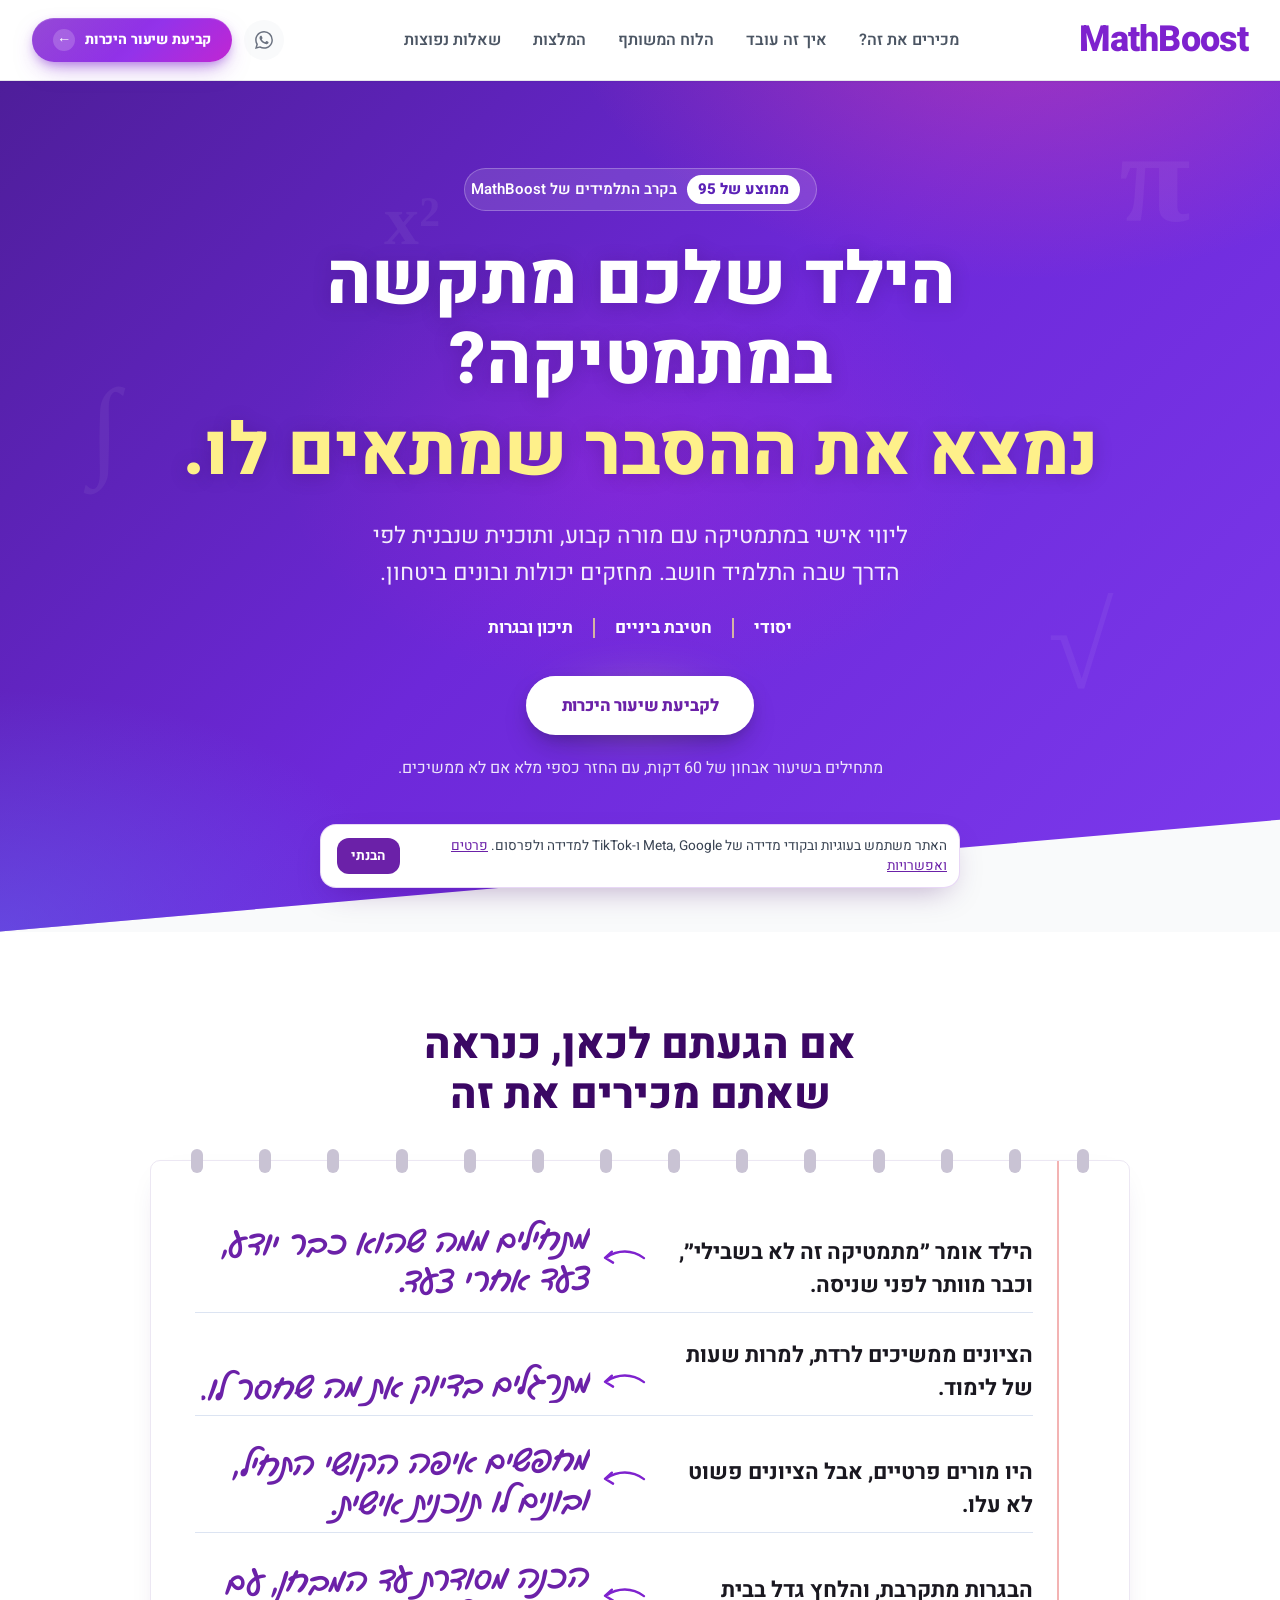
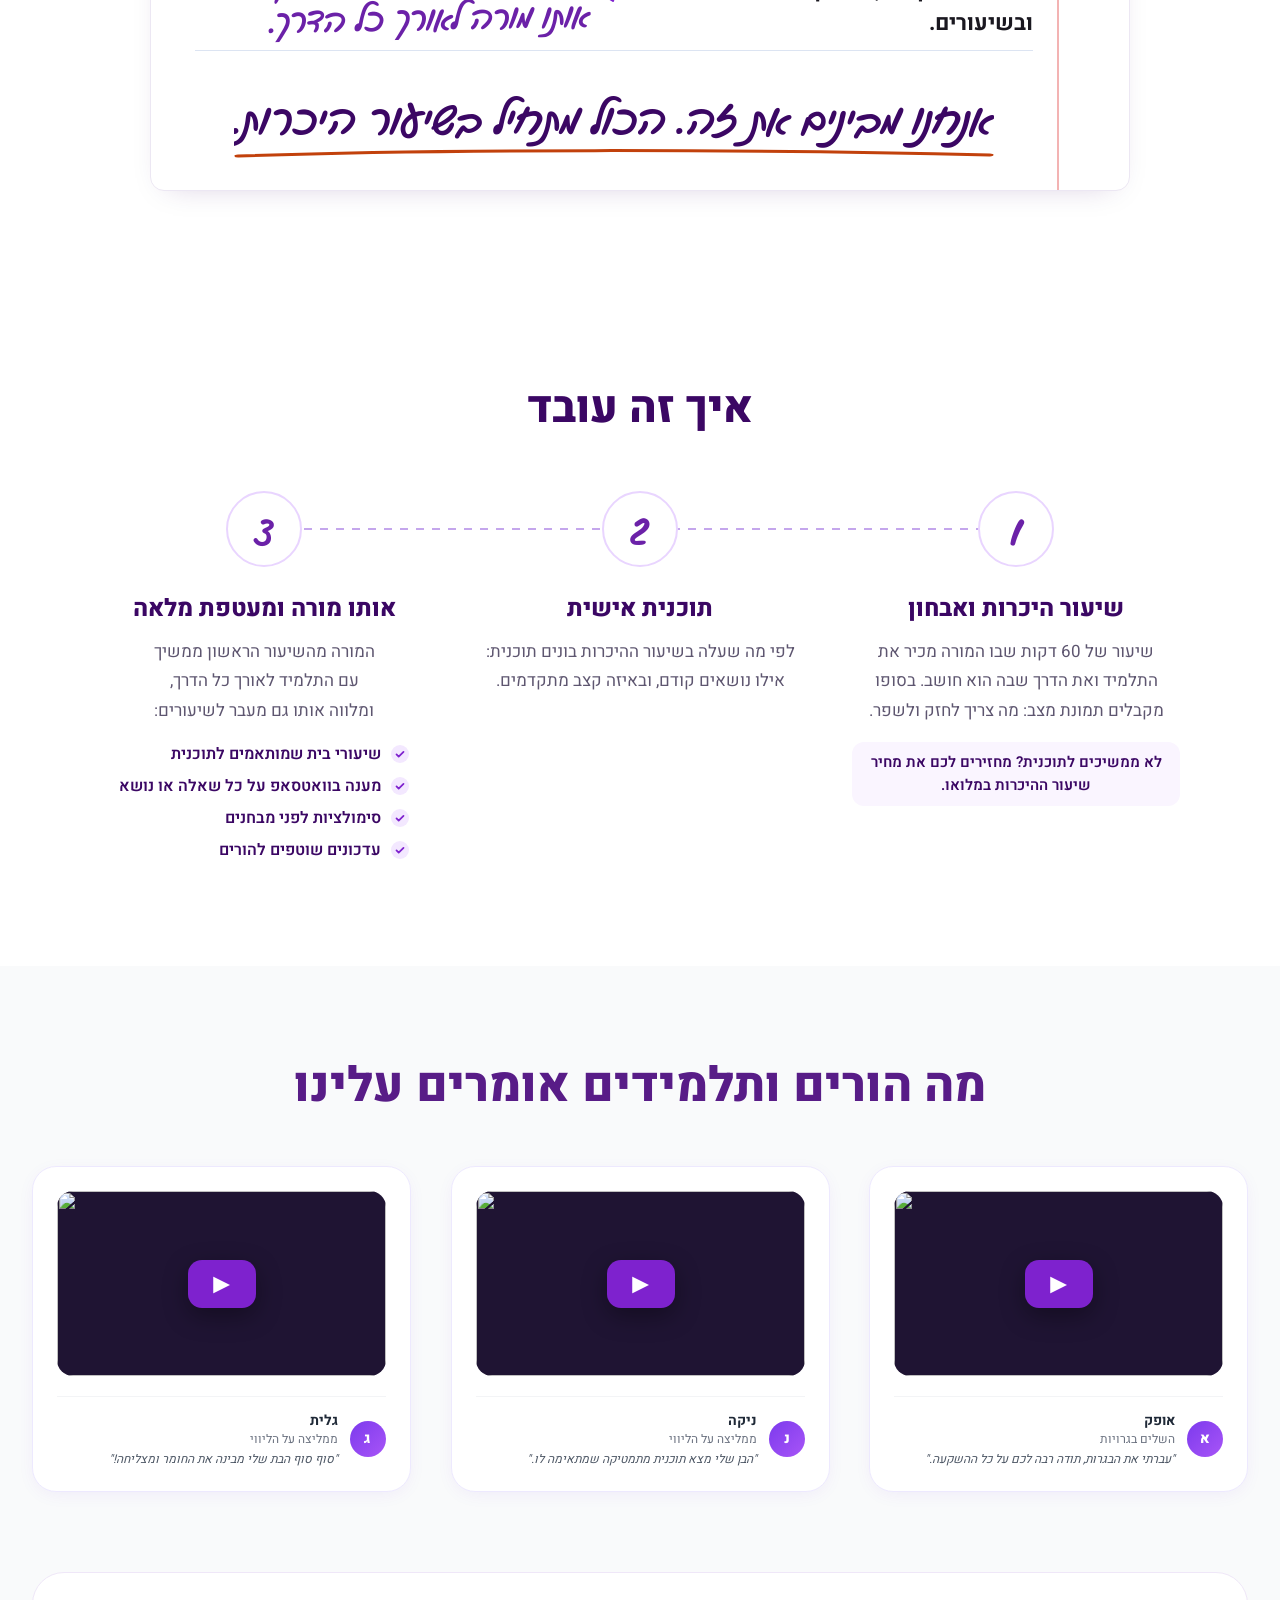
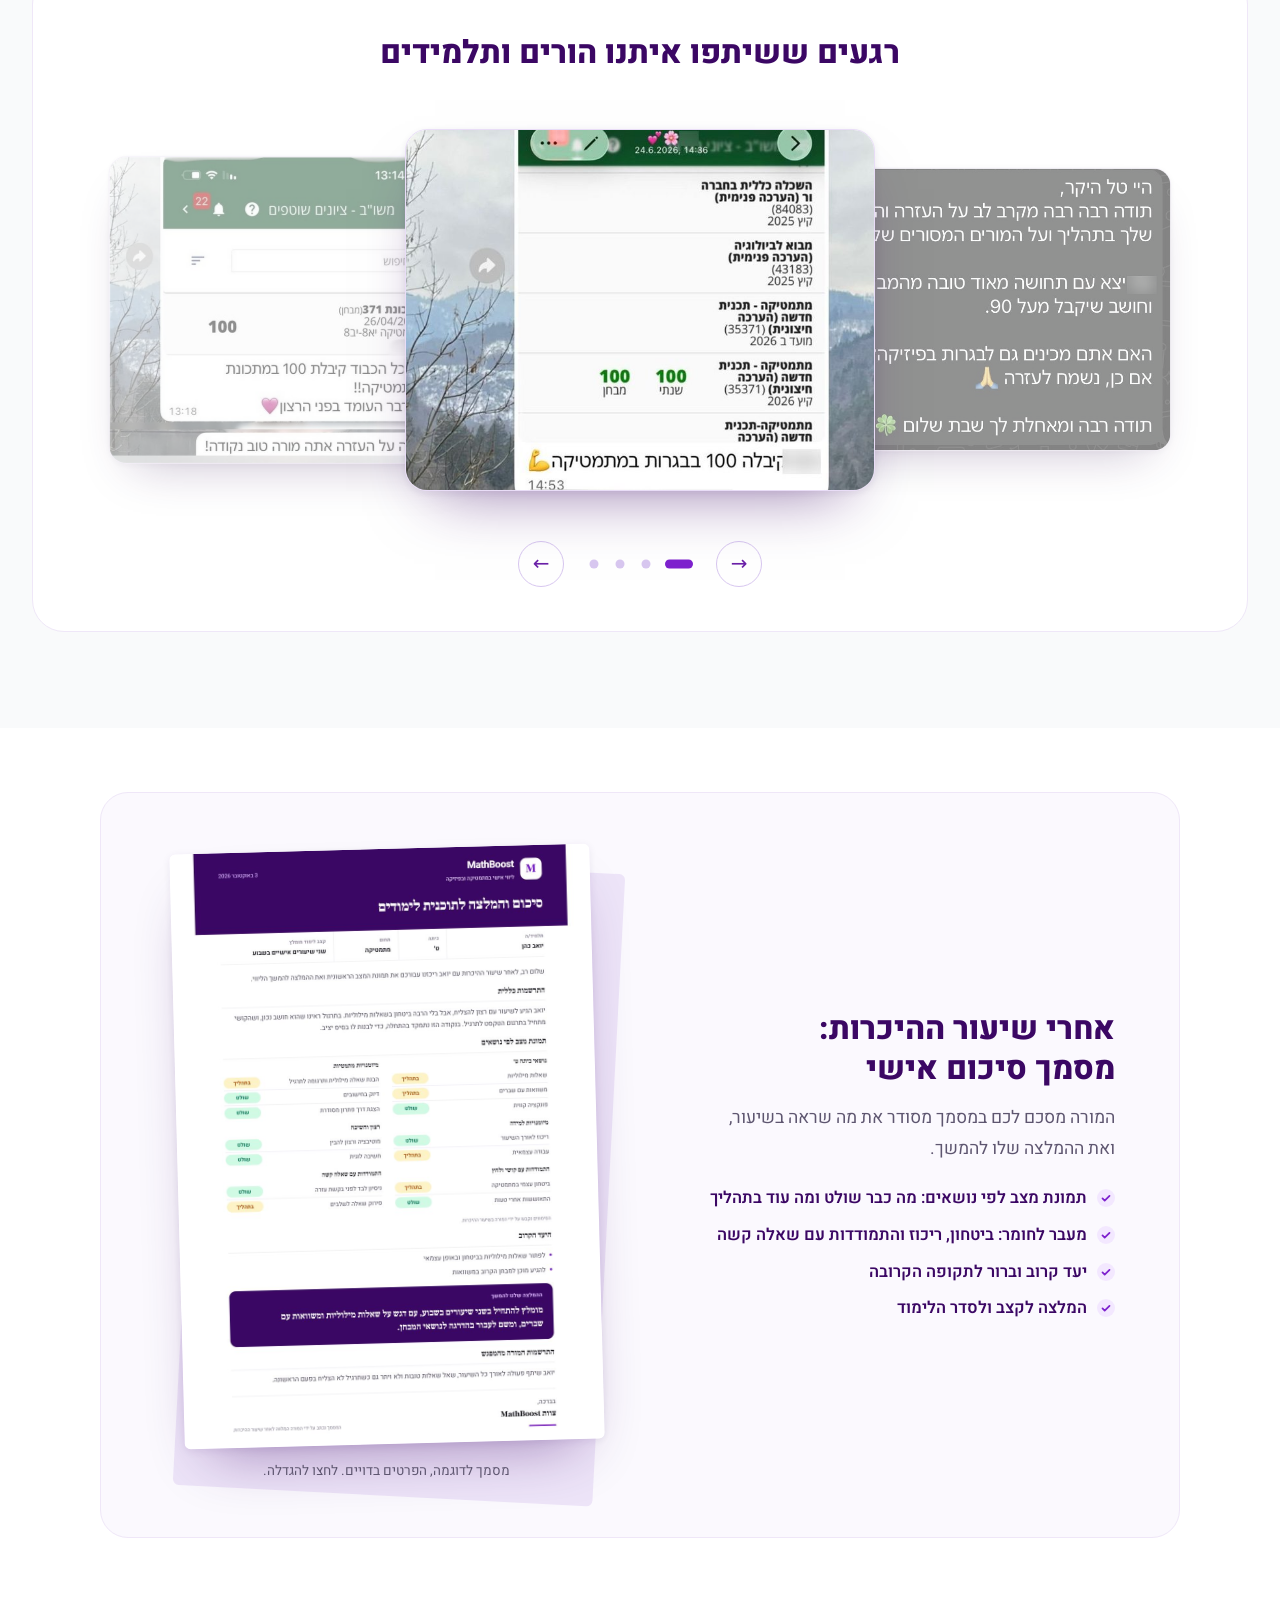
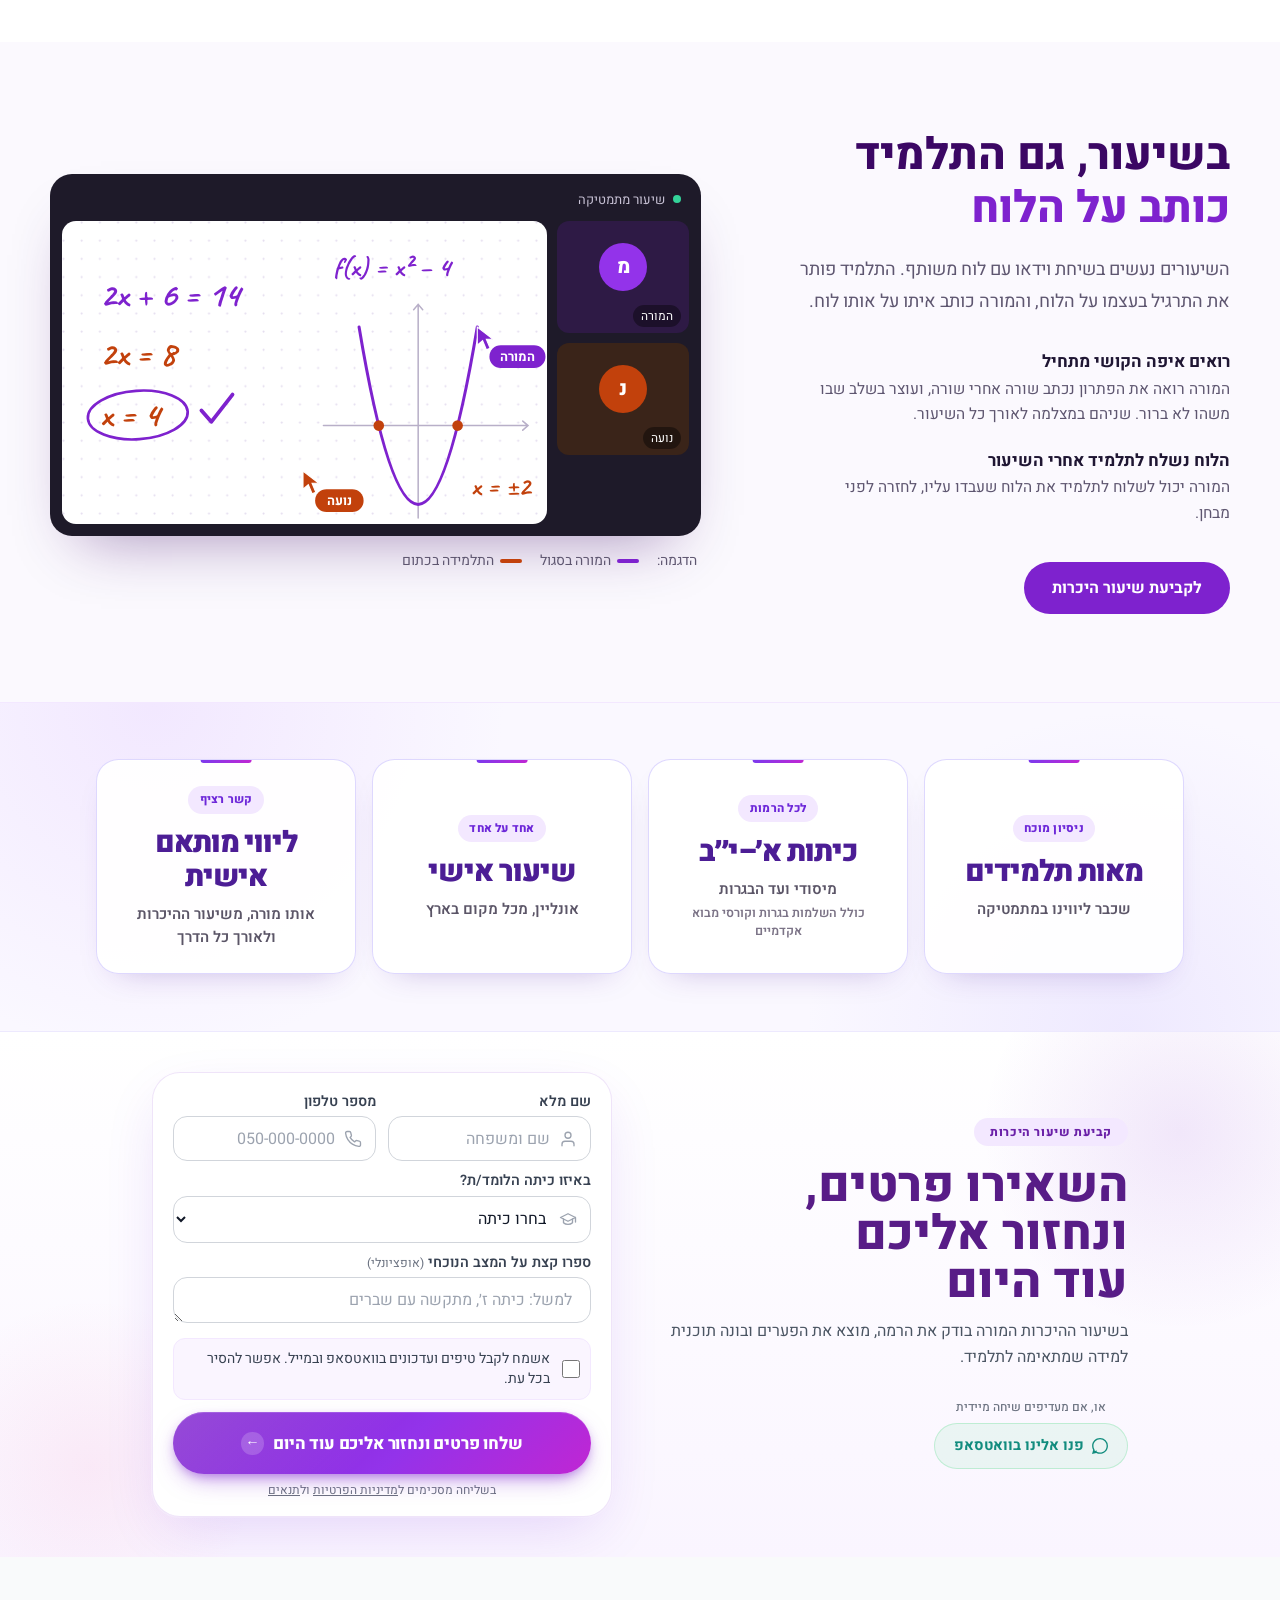
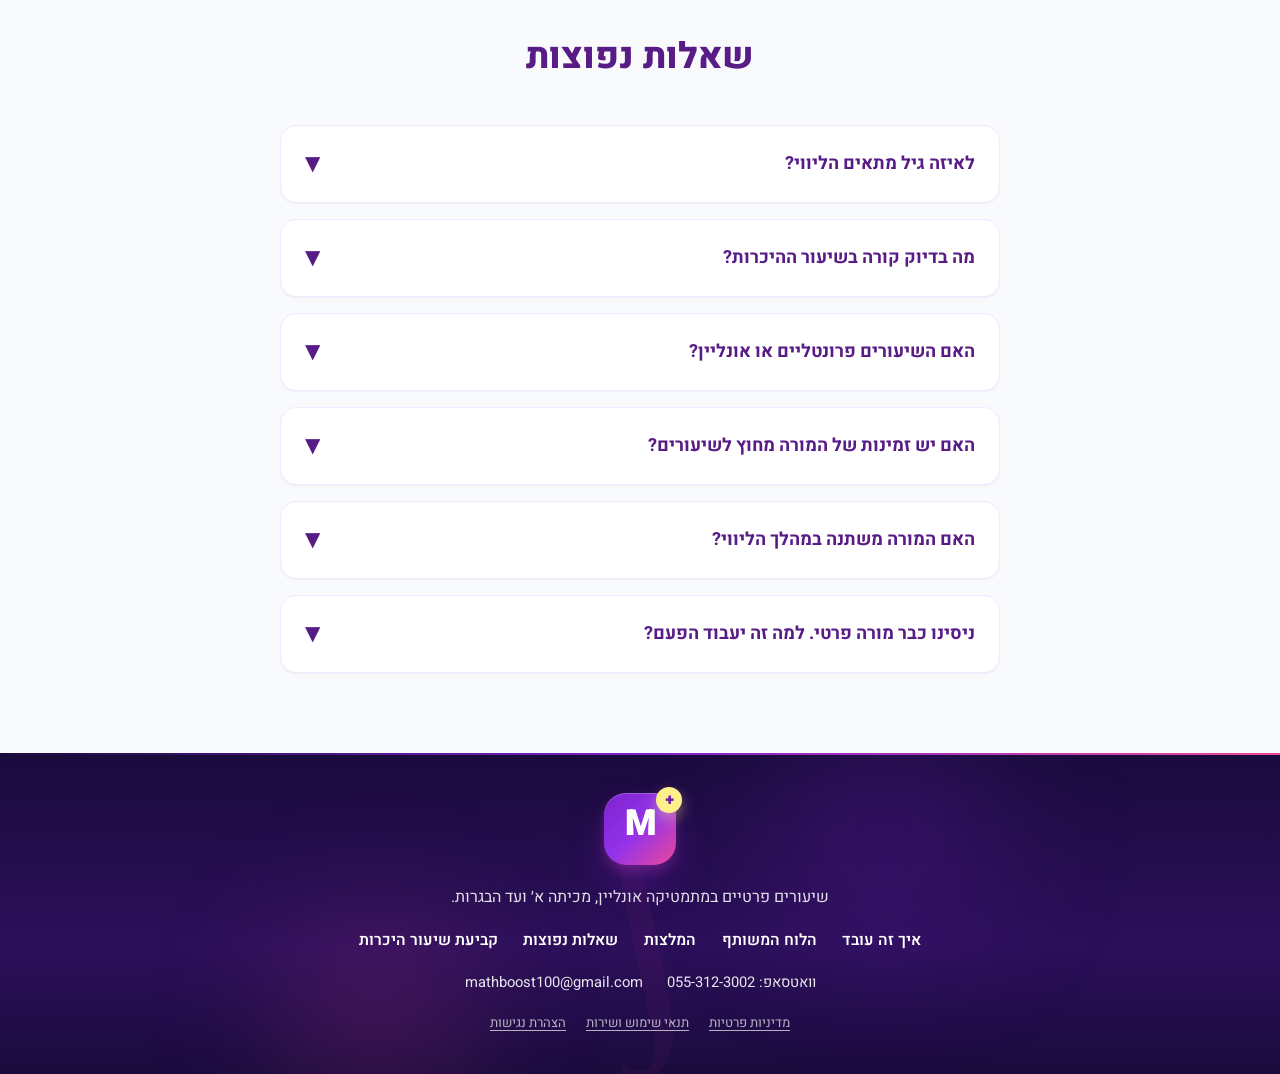
==== commit 326077eb: "fix: update contact phone number" ====
--- a/index.html
+++ b/index.html
@@ -117,7 +117,7 @@
       "logo": "https://www.mathboost.co.il/favicon-512.png",
       "description": "שיעורים פרטיים במתמטיקה, אחד על אחד ואונליין בלבד, מכיתה א׳ ועד הבגרות, כולל השלמת בגרויות וקורסי מבוא. מתחילים בשיעור היכרות ואבחון, עם מורה קבוע ותוכנית אישית.",
       "email": "mathboost100@gmail.com",
-      "telephone": "+972-58-627-6476",
+      "telephone": "+972-55-312-3002",
       "address": {
         "@type": "PostalAddress",
         "addressCountry": "IL"
@@ -135,7 +135,7 @@
       ],
       "contactPoint": {
         "@type": "ContactPoint",
-        "telephone": "+972-58-627-6476",
+        "telephone": "+972-55-312-3002",
         "email": "mathboost100@gmail.com",
         "contactType": "customer service",
         "availableLanguage": "Hebrew",
@@ -160,7 +160,7 @@
       "availableChannel": {
         "@type": "ServiceChannel",
         "serviceUrl": "https://www.mathboost.co.il/#contact",
-        "servicePhone": "+972-58-627-6476"
+        "servicePhone": "+972-55-312-3002"
       },
       "audience": {
         "@type": "EducationalAudience",
@@ -930,7 +930,7 @@
                 <!-- דסקטופ: כפתורים — WhatsApp כאייקון עדין + CTA primary -->
                 <div class="hidden md:flex items-center gap-3">
                     <!-- WhatsApp: clean icon button (40x40 ghost → green on hover) -->
-                    <a href="https://wa.me/972586276476?text=%D7%94%D7%99%D7%99%2C%20%D7%90%D7%A0%D7%99%20%D7%A8%D7%95%D7%A6%D7%94%20%D7%A9%D7%99%D7%A2%D7%95%D7%A8%20%D7%94%D7%99%D7%9B%D7%A8%D7%95%D7%AA"
+                    <a href="https://wa.me/972553123002?text=%D7%94%D7%99%D7%99%2C%20%D7%90%D7%A0%D7%99%20%D7%A8%D7%95%D7%A6%D7%94%20%D7%A9%D7%99%D7%A2%D7%95%D7%A8%20%D7%94%D7%99%D7%9B%D7%A8%D7%95%D7%AA"
                        target="_blank" rel="noopener"
                        title="פנו אלינו בוואטסאפ"
                        aria-label="פנו אלינו בוואטסאפ"
@@ -950,7 +950,7 @@
 
                 <!-- מובייל: וואטסאפ קטן (אייקון) + המבורגר -->
                 <div class="flex md:hidden items-center gap-1.5">
-                    <a href="https://wa.me/972586276476?text=%D7%94%D7%99%D7%99%2C%20%D7%90%D7%A0%D7%99%20%D7%A8%D7%95%D7%A6%D7%94%20%D7%A9%D7%99%D7%A2%D7%95%D7%A8%20%D7%94%D7%99%D7%9B%D7%A8%D7%95%D7%AA"
+                    <a href="https://wa.me/972553123002?text=%D7%94%D7%99%D7%99%2C%20%D7%90%D7%A0%D7%99%20%D7%A8%D7%95%D7%A6%D7%94%20%D7%A9%D7%99%D7%A2%D7%95%D7%A8%20%D7%94%D7%99%D7%9B%D7%A8%D7%95%D7%AA"
                        target="_blank" rel="noopener"
                        aria-label="וואטסאפ"
                        class="flex items-center justify-center w-9 h-9 rounded-full text-gray-500 hover:text-[#25D366] transition-colors">
@@ -1825,7 +1825,7 @@
             <div class="text-center lg:text-right mt-6 lg:col-start-1 lg:row-start-2 lg:self-start fade-up">
                 <div class="inline-flex flex-col items-center gap-2">
                     <span class="text-xs text-gray-500 font-medium">או, אם מעדיפים שיחה מיידית</span>
-                    <a href="https://wa.me/972586276476?text=%D7%94%D7%99%D7%99%2C%20%D7%90%D7%A0%D7%99%20%D7%A8%D7%95%D7%A6%D7%94%20%D7%A9%D7%99%D7%A2%D7%95%D7%A8%20%D7%94%D7%99%D7%9B%D7%A8%D7%95%D7%AA"
+                    <a href="https://wa.me/972553123002?text=%D7%94%D7%99%D7%99%2C%20%D7%90%D7%A0%D7%99%20%D7%A8%D7%95%D7%A6%D7%94%20%D7%A9%D7%99%D7%A2%D7%95%D7%A8%20%D7%94%D7%99%D7%9B%D7%A8%D7%95%D7%AA"
                        target="_blank" rel="noopener"
                        class="btn-whatsapp-inline">
                         <svg viewBox="0 0 24 24" fill="currentColor"><path d="M.057 24l1.687-6.163a11.867 11.867 0 0 1-1.587-5.946C.16 5.335 5.495 0 12.05 0a11.817 11.817 0 0 1 8.413 3.488 11.824 11.824 0 0 1 3.48 8.414c-.003 6.557-5.338 11.892-11.893 11.892a11.9 11.9 0 0 1-5.688-1.448L.057 24zm6.597-3.807c1.676.995 3.276 1.591 5.392 1.592 5.448 0 9.886-4.434 9.889-9.885.002-5.462-4.415-9.89-9.881-9.892-5.452 0-9.887 4.434-9.889 9.884a9.86 9.86 0 0 0 1.51 5.26L4.293 19.62l3.36-.881"/></svg>
@@ -1957,7 +1957,7 @@
           <a href="#contact">קביעת שיעור היכרות</a>
         </nav>
         <p class="mb-footer-contact">
-          <a href="https://wa.me/972586276476?text=%D7%94%D7%99%D7%99%2C%20%D7%90%D7%A0%D7%99%20%D7%A8%D7%95%D7%A6%D7%94%20%D7%A9%D7%99%D7%A2%D7%95%D7%A8%20%D7%94%D7%99%D7%9B%D7%A8%D7%95%D7%AA" target="_blank" rel="noopener">וואטסאפ: <bdi>058-627-6476</bdi></a>
+          <a href="https://wa.me/972553123002?text=%D7%94%D7%99%D7%99%2C%20%D7%90%D7%A0%D7%99%20%D7%A8%D7%95%D7%A6%D7%94%20%D7%A9%D7%99%D7%A2%D7%95%D7%A8%20%D7%94%D7%99%D7%9B%D7%A8%D7%95%D7%AA" target="_blank" rel="noopener">וואטסאפ: <bdi>055-312-3002</bdi></a>
           <a href="mailto:mathboost100@gmail.com">mathboost100@gmail.com</a>
         </p>
         <nav class="mb-footer-links" aria-label="מידע משפטי">
@@ -2554,7 +2554,7 @@
             <span class="sticky-cta__icon">←</span>
             <span>לקביעת שיעור היכרות</span>
         </a>
-        <a href="https://wa.me/972586276476?text=%D7%94%D7%99%D7%99%2C%20%D7%90%D7%A0%D7%99%20%D7%A8%D7%95%D7%A6%D7%94%20%D7%A9%D7%99%D7%A2%D7%95%D7%A8%20%D7%94%D7%99%D7%9B%D7%A8%D7%95%D7%AA" class="sticky-cta__wa" target="_blank" rel="noopener" tabindex="-1" aria-label="פנו אלינו בוואטסאפ">
+        <a href="https://wa.me/972553123002?text=%D7%94%D7%99%D7%99%2C%20%D7%90%D7%A0%D7%99%20%D7%A8%D7%95%D7%A6%D7%94%20%D7%A9%D7%99%D7%A2%D7%95%D7%A8%20%D7%94%D7%99%D7%9B%D7%A8%D7%95%D7%AA" class="sticky-cta__wa" target="_blank" rel="noopener" tabindex="-1" aria-label="פנו אלינו בוואטסאפ">
             <svg viewBox="0 0 24 24" fill="currentColor" aria-hidden="true"><path d="M17.472 14.382c-.297-.149-1.758-.867-2.03-.967-.273-.099-.471-.148-.67.15-.197.297-.767.966-.94 1.164-.173.199-.347.223-.644.075-.297-.15-1.255-.463-2.39-1.475-.883-.788-1.48-1.761-1.653-2.059-.173-.297-.018-.458.13-.606.134-.133.298-.347.446-.52.149-.174.198-.298.298-.497.099-.198.05-.371-.025-.52-.075-.149-.669-1.612-.916-2.207-.242-.579-.487-.5-.669-.51-.173-.008-.371-.01-.57-.01-.198 0-.52.074-.792.372-.272.297-1.04 1.016-1.04 2.479 0 1.462 1.065 2.875 1.213 3.074.149.198 2.096 3.2 5.077 4.487.709.306 1.262.489 1.694.625.712.227 1.36.195 1.871.118.571-.085 1.758-.719 2.006-1.413.248-.694.248-1.289.173-1.413-.074-.124-.272-.198-.57-.347m-5.421 7.403h-.004a9.87 9.87 0 0 1-5.031-1.378l-.361-.214-3.741.982.998-3.648-.235-.374a9.86 9.86 0 0 1-1.51-5.26c.001-5.45 4.436-9.884 9.888-9.884 2.64 0 5.122 1.03 6.988 2.898a9.825 9.825 0 0 1 2.893 6.994c-.003 5.45-4.437 9.884-9.885 9.884m8.413-18.297A11.815 11.815 0 0 0 12.05 0C5.495 0 .16 5.335.157 11.892c0 2.096.547 4.142 1.588 5.945L.057 24l6.305-1.654a11.882 11.882 0 0 0 5.683 1.448h.005c6.554 0 11.89-5.335 11.893-11.893a11.821 11.821 0 0 0-3.48-8.413z"/></svg>
         </a>
     </div>
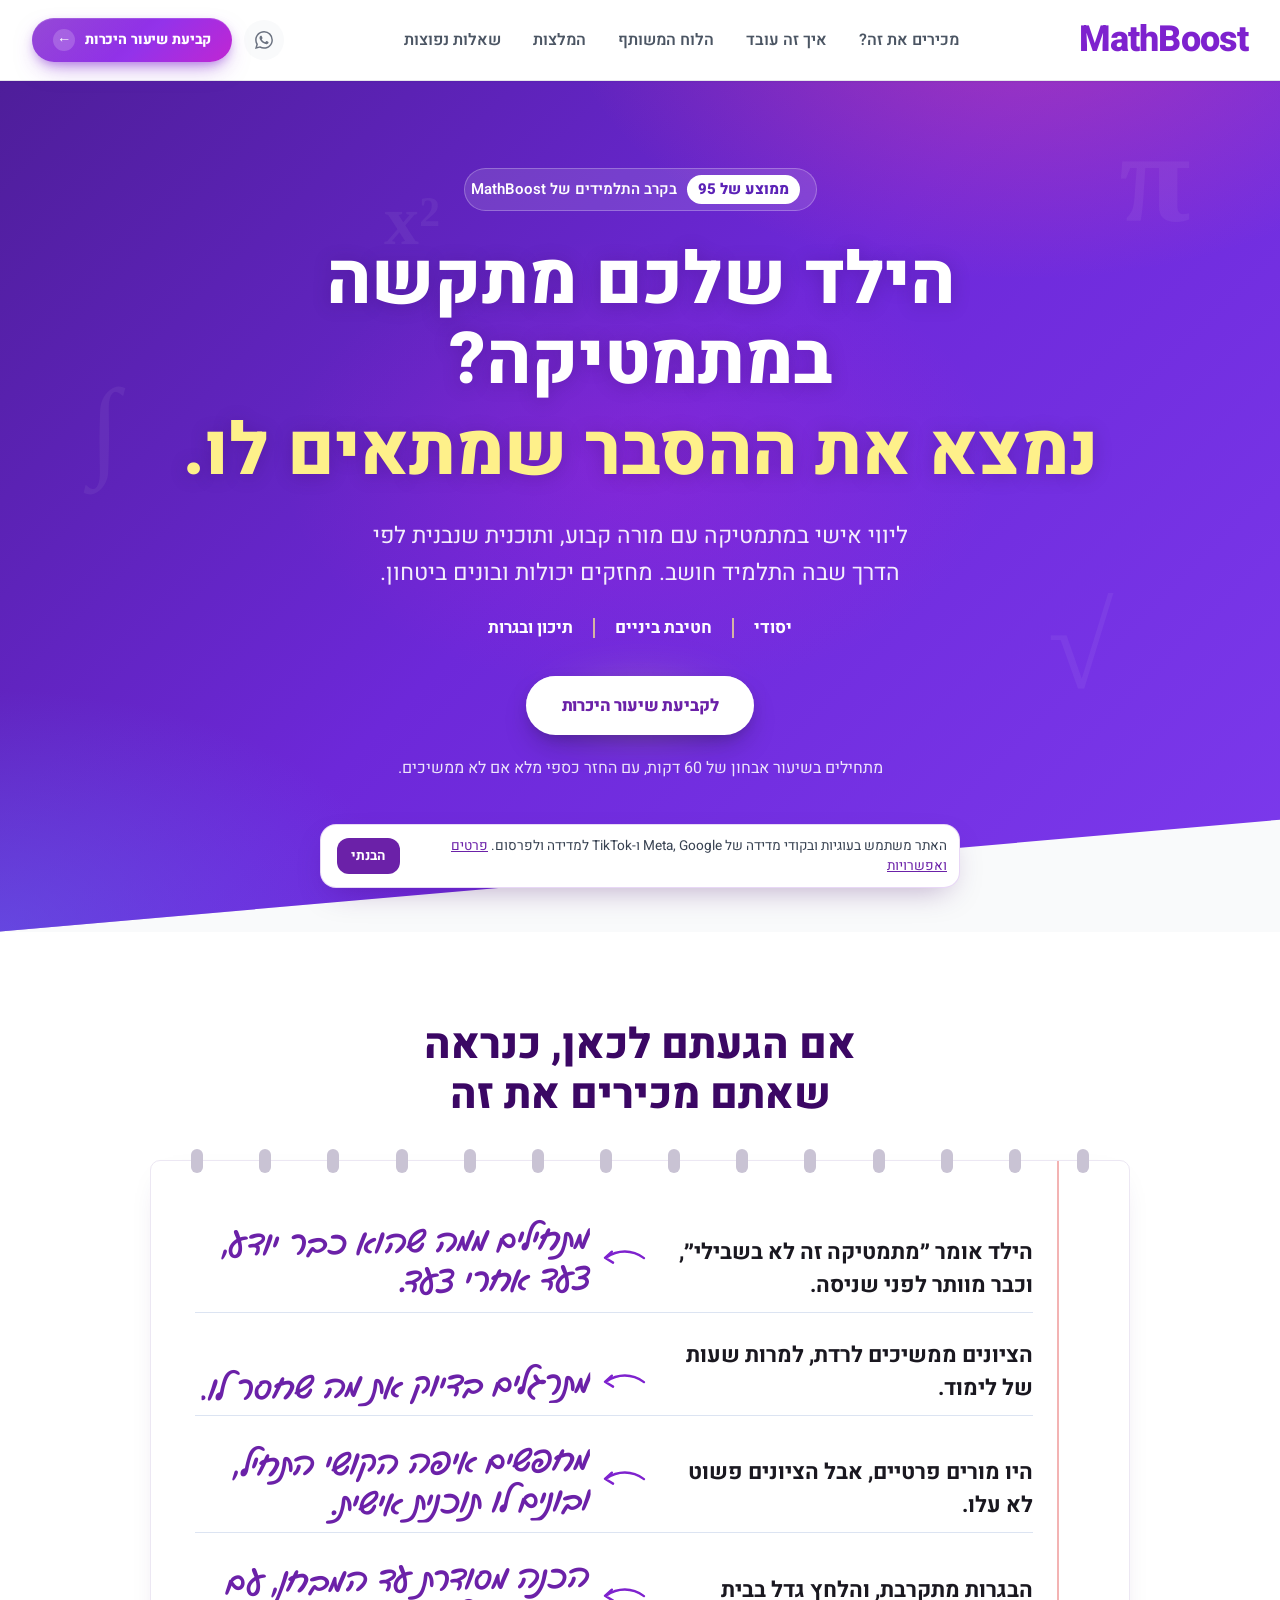
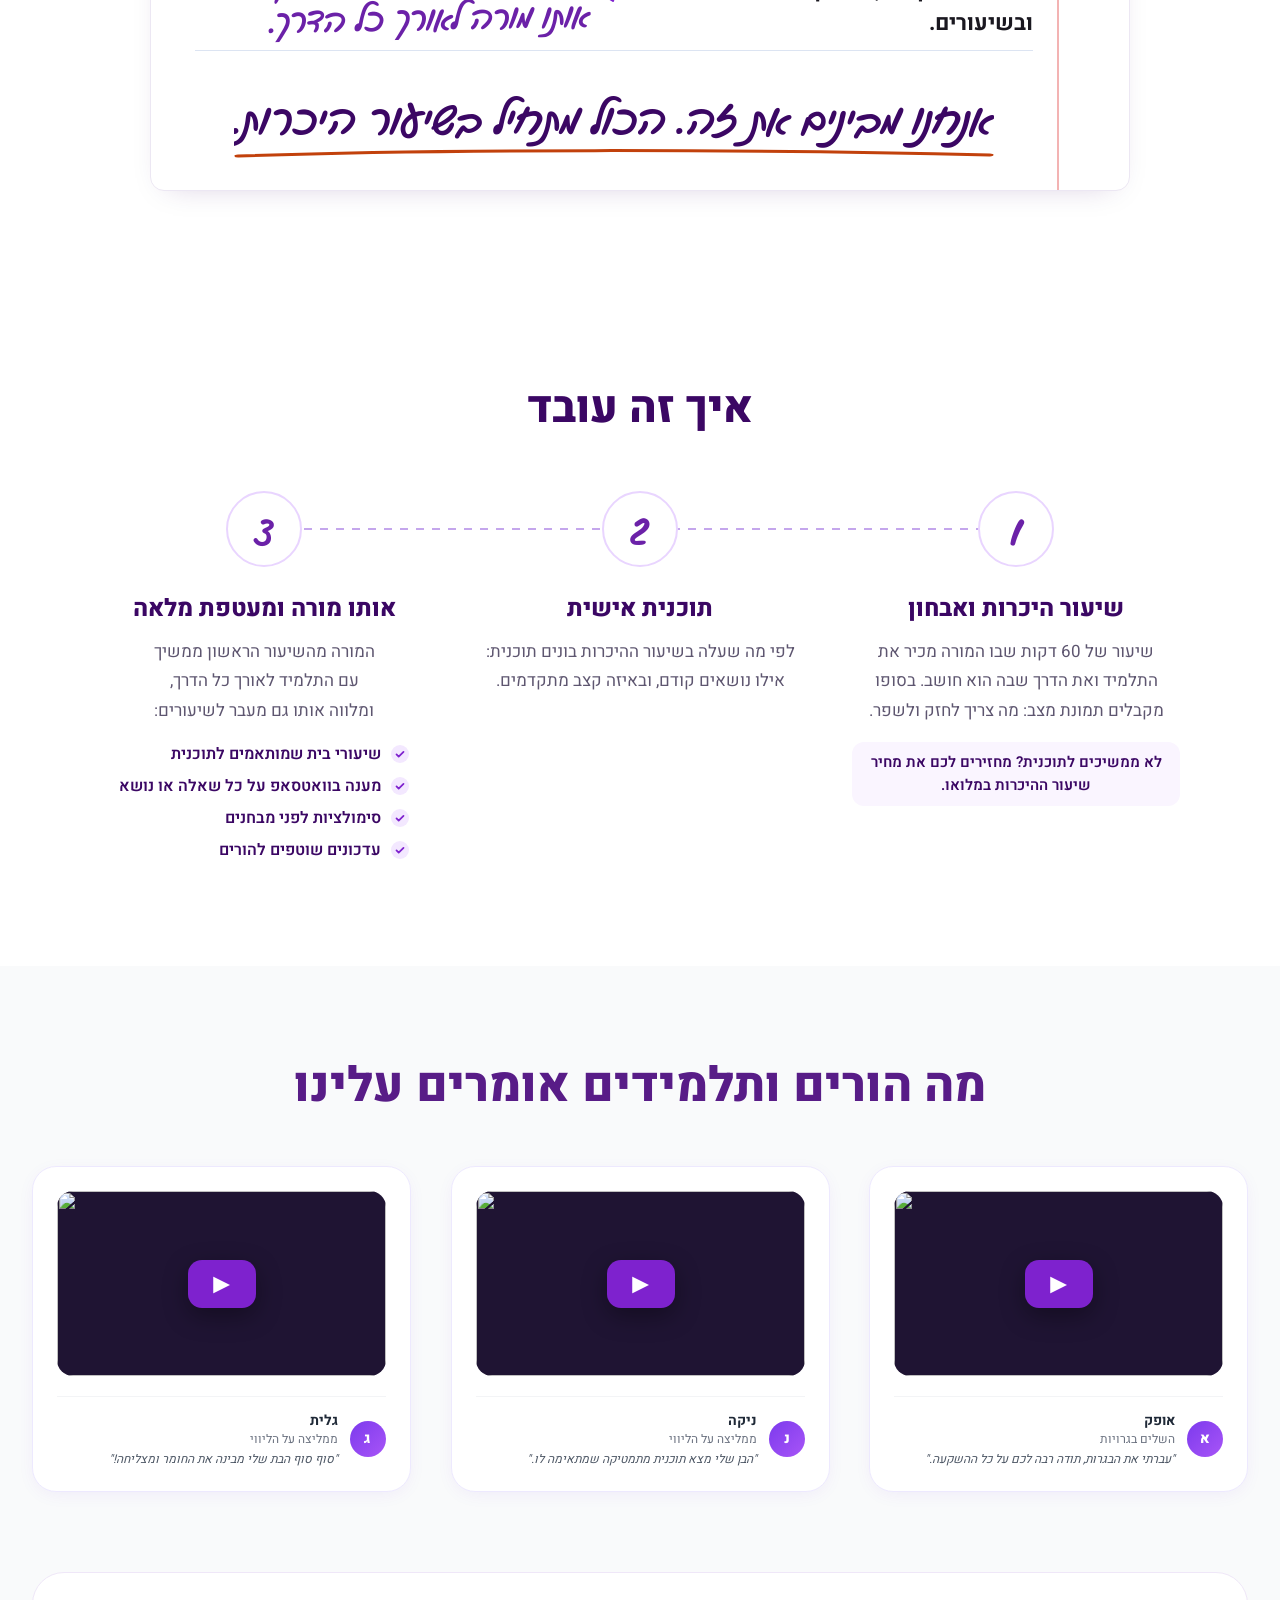
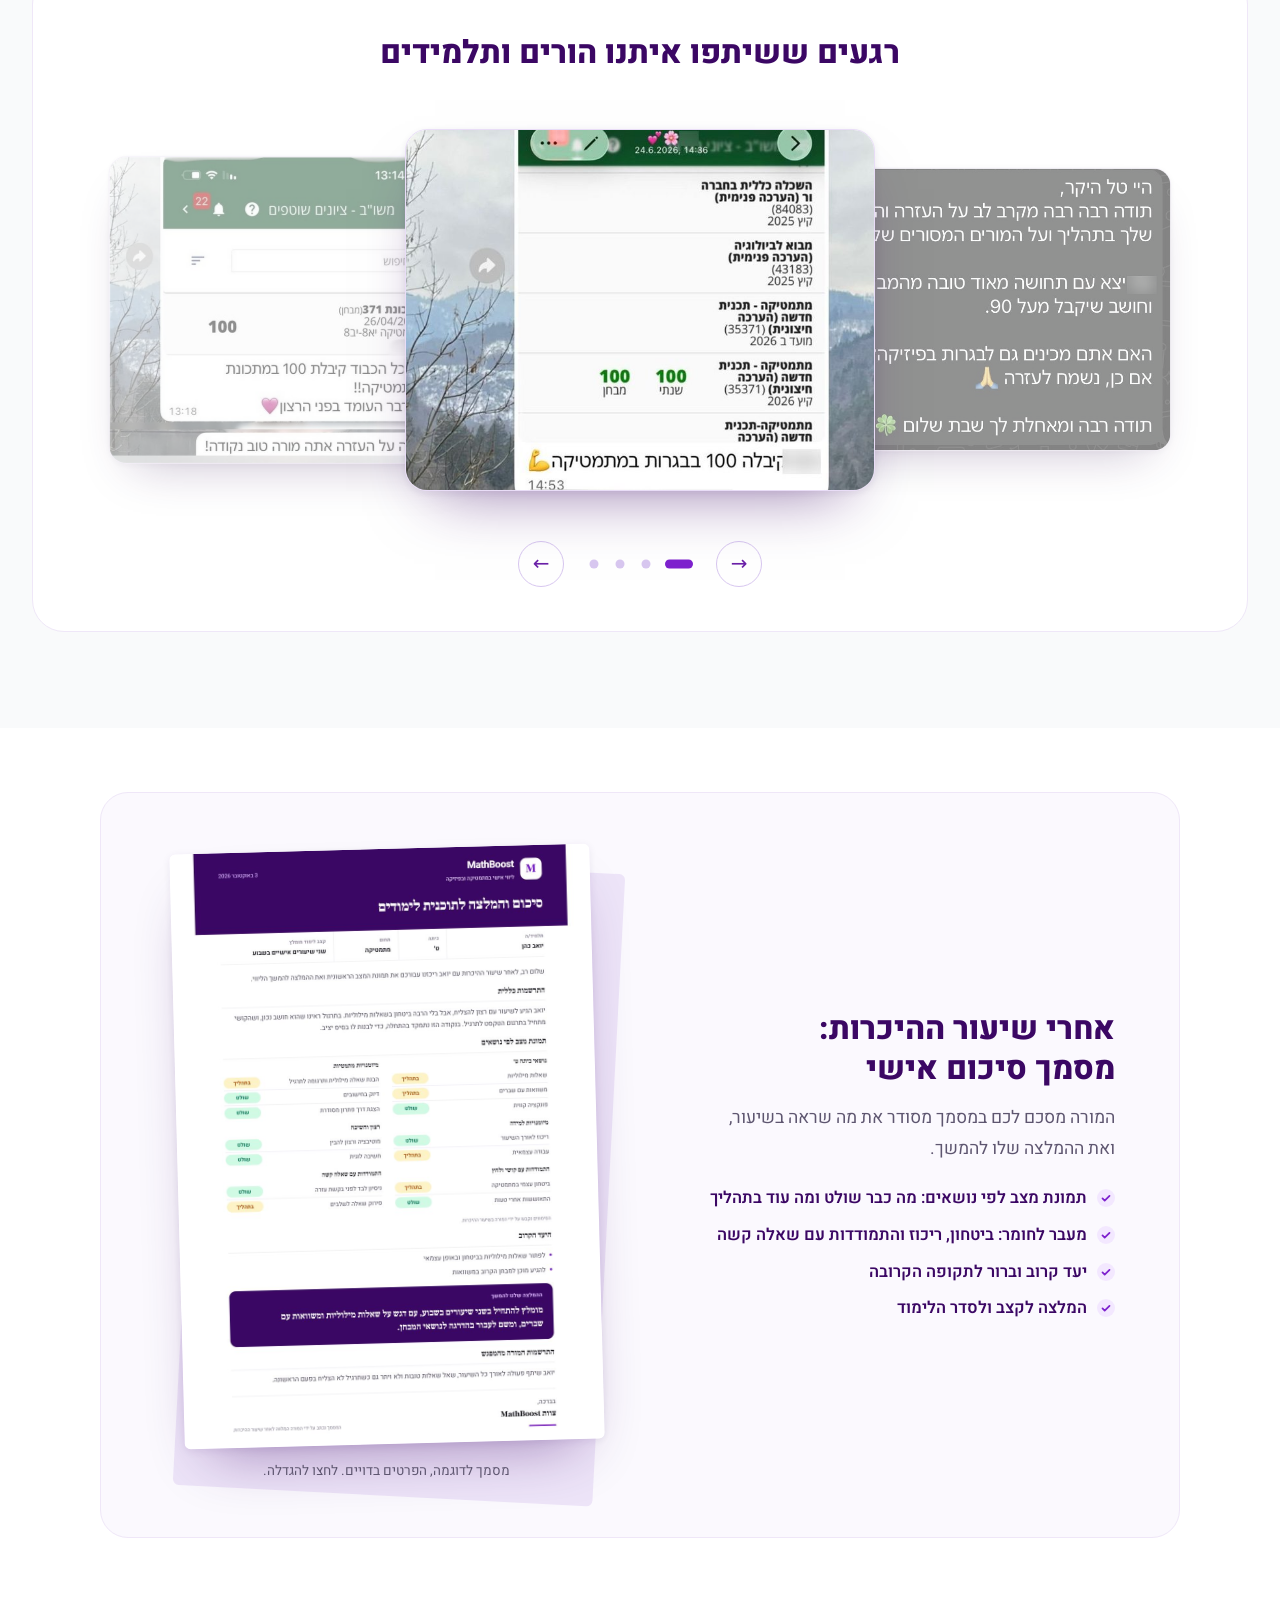
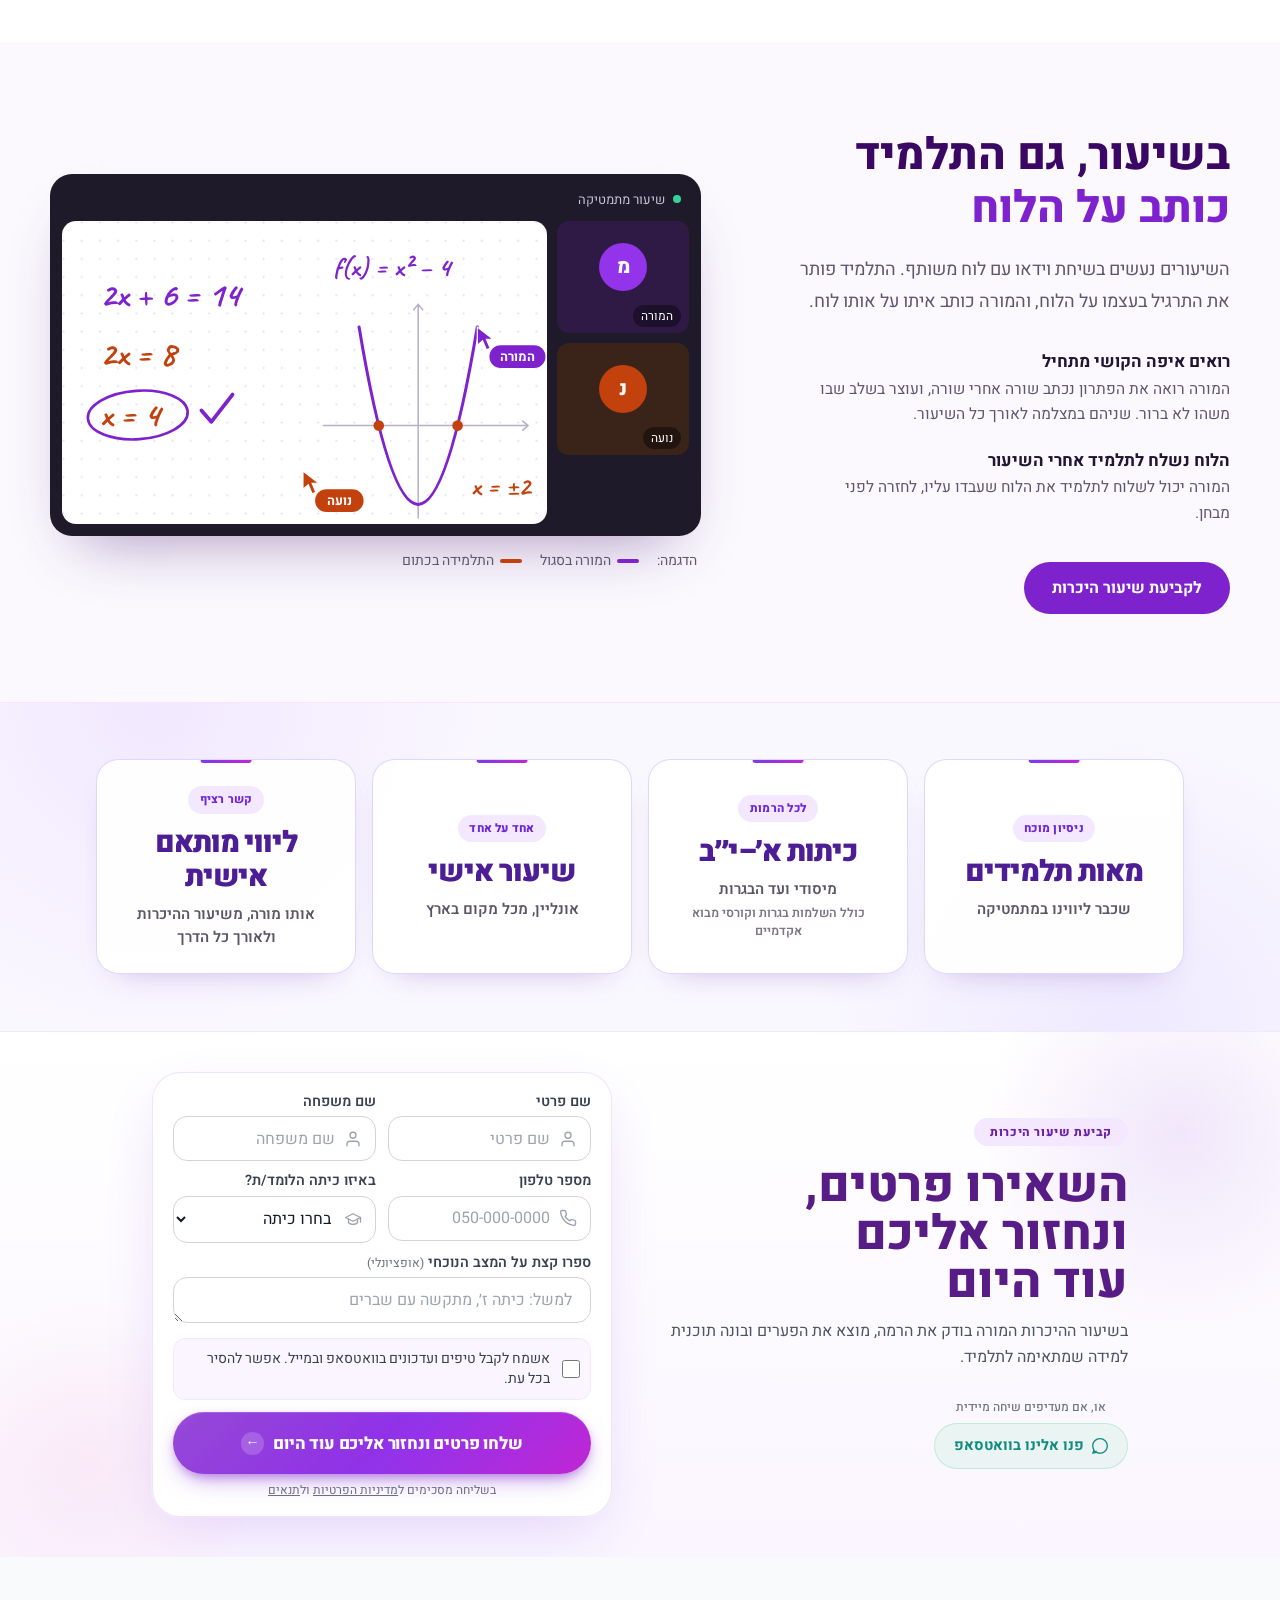
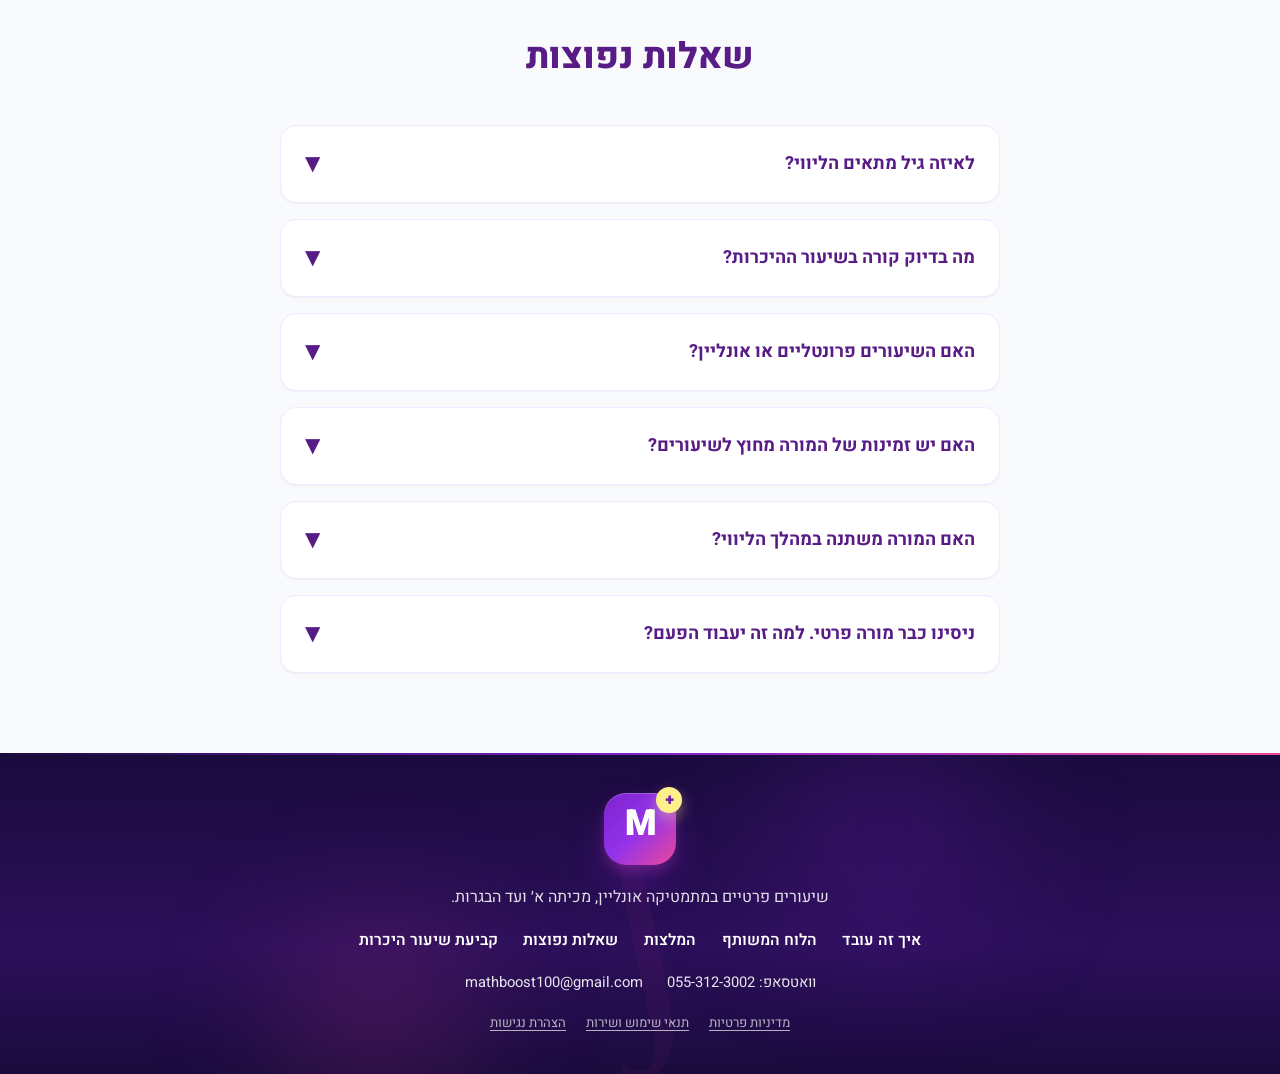
==== commit 3b7da291: "Require first and last name on lead form" ====
--- a/index.html
+++ b/index.html
@@ -1736,60 +1736,68 @@
                 class="fade-up lg:col-start-2 lg:row-start-1 lg:row-span-2"
                 style="background: #FFFFFF; border: 1px solid rgba(126,34,206,0.12); border-radius: 1.75rem; padding: 1.1rem 1.25rem 1.1rem; box-shadow: 0 20px 60px -15px rgba(109,40,217,0.18), 0 0 0 1px rgba(255,255,255,0.4);"
             >
-                <!-- שם + טלפון באותה שורה (מ-360px) -->
+                <!-- שם פרטי ושם משפחה — שניהם חובה -->
                 <div class="field-pair grid grid-cols-1 min-[360px]:grid-cols-2 gap-x-3">
-                <!-- שם מלא -->
-                <div class="form-group">
-                    <label for="fullName" class="form-label">שם מלא</label>
-                    <div class="relative">
-                        <span class="absolute right-3.5 top-1/2 -translate-y-1/2 text-gray-400" style="pointer-events:none;">
-                            <svg width="18" height="18" viewBox="0 0 24 24" fill="none" stroke="currentColor" stroke-width="1.8" stroke-linecap="round" stroke-linejoin="round"><path d="M20 21v-2a4 4 0 0 0-4-4H8a4 4 0 0 0-4 4v2"/><circle cx="12" cy="7" r="4"/></svg>
-                        </span>
-                        <input type="text" id="fullName" name="שם" required class="form-input" placeholder="שם ומשפחה" style="padding-right: 2.5rem;">
+                    <div class="form-group">
+                        <label for="firstName" class="form-label">שם פרטי</label>
+                        <div class="relative">
+                            <span class="absolute right-3.5 top-1/2 -translate-y-1/2 text-gray-400" style="pointer-events:none;">
+                                <svg width="18" height="18" viewBox="0 0 24 24" fill="none" stroke="currentColor" stroke-width="1.8" stroke-linecap="round" stroke-linejoin="round"><path d="M20 21v-2a4 4 0 0 0-4-4H8a4 4 0 0 0-4 4v2"/><circle cx="12" cy="7" r="4"/></svg>
+                            </span>
+                            <input type="text" id="firstName" name="שם פרטי" required autocomplete="given-name" maxlength="50" class="form-input" placeholder="שם פרטי" style="padding-right: 2.5rem;">
+                        </div>
+                    </div>
+                    <div class="form-group">
+                        <label for="lastName" class="form-label">שם משפחה</label>
+                        <div class="relative">
+                            <span class="absolute right-3.5 top-1/2 -translate-y-1/2 text-gray-400" style="pointer-events:none;">
+                                <svg width="18" height="18" viewBox="0 0 24 24" fill="none" stroke="currentColor" stroke-width="1.8" stroke-linecap="round" stroke-linejoin="round"><path d="M20 21v-2a4 4 0 0 0-4-4H8a4 4 0 0 0-4 4v2"/><circle cx="12" cy="7" r="4"/></svg>
+                            </span>
+                            <input type="text" id="lastName" name="שם משפחה" required autocomplete="family-name" maxlength="50" class="form-input" placeholder="שם משפחה" style="padding-right: 2.5rem;">
+                        </div>
                     </div>
                 </div>
 
-                <!-- טלפון -->
-                <div class="form-group">
-                    <label for="phone" class="form-label">מספר טלפון</label>
-                    <div class="relative">
-                        <span class="absolute right-3.5 top-1/2 -translate-y-1/2 text-gray-400" style="pointer-events:none;">
-                            <svg width="18" height="18" viewBox="0 0 24 24" fill="none" stroke="currentColor" stroke-width="1.8" stroke-linecap="round" stroke-linejoin="round"><path d="M22 16.92v3a2 2 0 0 1-2.18 2 19.79 19.79 0 0 1-8.63-3.07 19.5 19.5 0 0 1-6-6 19.79 19.79 0 0 1-3.07-8.67A2 2 0 0 1 4.11 2h3a2 2 0 0 1 2 1.72 12.84 12.84 0 0 0 .7 2.81 2 2 0 0 1-.45 2.11L8.09 9.91a16 16 0 0 0 6 6l1.27-1.27a2 2 0 0 1 2.11-.45 12.84 12.84 0 0 0 2.81.7A2 2 0 0 1 22 16.92z"/></svg>
-                        </span>
-                        <input type="tel" id="phone" name="טלפון" required inputmode="numeric" pattern="^0[0-9]{9}$" title="מספר טלפון של 10 ספרות" class="form-input" placeholder="050-000-0000" style="padding-right: 2.5rem; direction: ltr; text-align: right;">
+                <!-- טלפון וכיתה באותה שורה -->
+                <div class="field-pair grid grid-cols-1 min-[360px]:grid-cols-2 gap-x-3">
+                    <div class="form-group">
+                        <label for="phone" class="form-label">מספר טלפון</label>
+                        <div class="relative">
+                            <span class="absolute right-3.5 top-1/2 -translate-y-1/2 text-gray-400" style="pointer-events:none;">
+                                <svg width="18" height="18" viewBox="0 0 24 24" fill="none" stroke="currentColor" stroke-width="1.8" stroke-linecap="round" stroke-linejoin="round"><path d="M22 16.92v3a2 2 0 0 1-2.18 2 19.79 19.79 0 0 1-8.63-3.07 19.5 19.5 0 0 1-6-6 19.79 19.79 0 0 1-3.07-8.67A2 2 0 0 1 4.11 2h3a2 2 0 0 1 2 1.72 12.84 12.84 0 0 0 .7 2.81 2 2 0 0 1-.45 2.11L8.09 9.91a16 16 0 0 0 6 6l1.27-1.27a2 2 0 0 1 2.11-.45 12.84 12.84 0 0 1 2.81.7A2 2 0 0 1 22 16.92z"/></svg>
+                            </span>
+                            <input type="tel" id="phone" name="טלפון" required autocomplete="tel" inputmode="numeric" pattern="^0[0-9]{9}$" title="מספר טלפון של 10 ספרות" class="form-input" placeholder="050-000-0000" style="padding-right: 2.5rem; direction: ltr; text-align: right;">
+                        </div>
                     </div>
-                </div>
-                </div>
-
-                <!-- כיתה — select קומפקטי -->
-                <div class="form-group">
-                    <label for="grade" class="form-label">באיזו כיתה הלומד/ת?</label>
-                    <div class="relative">
-                        <span class="absolute right-3.5 top-1/2 -translate-y-1/2 text-gray-400 z-10" style="pointer-events:none;">
-                            <svg width="18" height="18" viewBox="0 0 24 24" fill="none" stroke="currentColor" stroke-width="1.8" stroke-linecap="round" stroke-linejoin="round"><path d="M22 10v6M2 10l10-5 10 5-10 5z"/><path d="M6 12v5c3 3 9 3 12 0v-5"/></svg>
-                        </span>
-                        <select id="grade" name="כיתה" required class="form-select" style="padding-right: 2.5rem;">
-                            <option value="" disabled selected>בחרו כיתה</option>
-                            <optgroup label="יסודי">
-                                <option value="א׳">א׳</option>
-                                <option value="ב׳">ב׳</option>
-                                <option value="ג׳">ג׳</option>
-                                <option value="ד׳">ד׳</option>
-                                <option value="ה׳">ה׳</option>
-                                <option value="ו׳">ו׳</option>
-                            </optgroup>
-                            <optgroup label="חטיבה">
-                                <option value="ז׳">ז׳</option>
-                                <option value="ח׳">ח׳</option>
-                                <option value="ט׳">ט׳</option>
-                            </optgroup>
-                            <optgroup label="תיכון ובגרות">
-                                <option value="י׳">י׳</option>
-                                <option value="י״א">י״א</option>
-                                <option value="י״ב">י״ב</option>
-                                <option value="אחר">אחר / השלמות</option>
-                            </optgroup>
-                        </select>
+                    <div class="form-group">
+                        <label for="grade" class="form-label">באיזו כיתה הלומד/ת?</label>
+                        <div class="relative">
+                            <span class="absolute right-3.5 top-1/2 -translate-y-1/2 text-gray-400 z-10" style="pointer-events:none;">
+                                <svg width="18" height="18" viewBox="0 0 24 24" fill="none" stroke="currentColor" stroke-width="1.8" stroke-linecap="round" stroke-linejoin="round"><path d="M22 10v6M2 10l10-5 10 5-10 5z"/><path d="M6 12v5c3 3 9 3 12 0v-5"/></svg>
+                            </span>
+                            <select id="grade" name="כיתה" required class="form-select" style="padding-right: 2.5rem;">
+                                <option value="" disabled selected>בחרו כיתה</option>
+                                <optgroup label="יסודי">
+                                    <option value="א׳">א׳</option>
+                                    <option value="ב׳">ב׳</option>
+                                    <option value="ג׳">ג׳</option>
+                                    <option value="ד׳">ד׳</option>
+                                    <option value="ה׳">ה׳</option>
+                                    <option value="ו׳">ו׳</option>
+                                </optgroup>
+                                <optgroup label="חטיבה">
+                                    <option value="ז׳">ז׳</option>
+                                    <option value="ח׳">ח׳</option>
+                                    <option value="ט׳">ט׳</option>
+                                </optgroup>
+                                <optgroup label="תיכון ובגרות">
+                                    <option value="י׳">י׳</option>
+                                    <option value="י״א">י״א</option>
+                                    <option value="י״ב">י״ב</option>
+                                    <option value="אחר">אחר / השלמות</option>
+                                </optgroup>
+                            </select>
+                        </div>
                     </div>
                 </div>
 
@@ -1840,7 +1848,28 @@
             (function initSubmitUX(){
                 const form = document.getElementById('grade') ? document.getElementById('grade').closest('form') : null;
                 if (!form) return;
-                form.addEventListener('submit', () => {
+                const requiredNameFields = [
+                    document.getElementById('firstName'),
+                    document.getElementById('lastName')
+                ].filter(Boolean);
+
+                requiredNameFields.forEach((field) => {
+                    field.addEventListener('input', () => field.setCustomValidity(''));
+                });
+
+                form.addEventListener('submit', (event) => {
+                    const missingNameField = requiredNameFields.find((field) => !field.value.trim());
+                    if (missingNameField) {
+                        event.preventDefault();
+                        missingNameField.setCustomValidity('יש למלא את השדה הזה');
+                        missingNameField.reportValidity();
+                        missingNameField.focus();
+                        return;
+                    }
+
+                    requiredNameFields.forEach((field) => {
+                        field.value = field.value.trim();
+                    });
                     const btn = form.querySelector('button[type="submit"]');
                     if (btn && !btn.dataset.sending) {
                         btn.dataset.sending = '1';
@@ -2351,7 +2380,7 @@
             const activeTrack = diagnosticTracks[diagnosticState.trackKey];
             const gradeField = document.getElementById('grade');
             const historyField = document.getElementById('mathHistory');
-            const firstNameField = document.getElementById('fullName');
+            const firstNameField = document.getElementById('firstName');
             const contactSection = document.getElementById('contact');
             const diagnosticNote = diagnosticElements.leadButton.dataset.diagnosticNote;
 
@@ -2591,7 +2620,7 @@
                 e.preventDefault();
                 contact.scrollIntoView({ behavior: 'smooth' });
                 // On touch screens the keyboard would cover half the form — only auto-focus with a mouse.
-                if (window.matchMedia('(hover: hover)').matches) window.setTimeout(() => document.getElementById('fullName')?.focus({ preventScroll: true }), 600);
+                if (window.matchMedia('(hover: hover)').matches) window.setTimeout(() => document.getElementById('firstName')?.focus({ preventScroll: true }), 600);
             });
 
             cta.addEventListener('focusin', () => { tucked = false; update(); }); // keyboard focus always shows it
